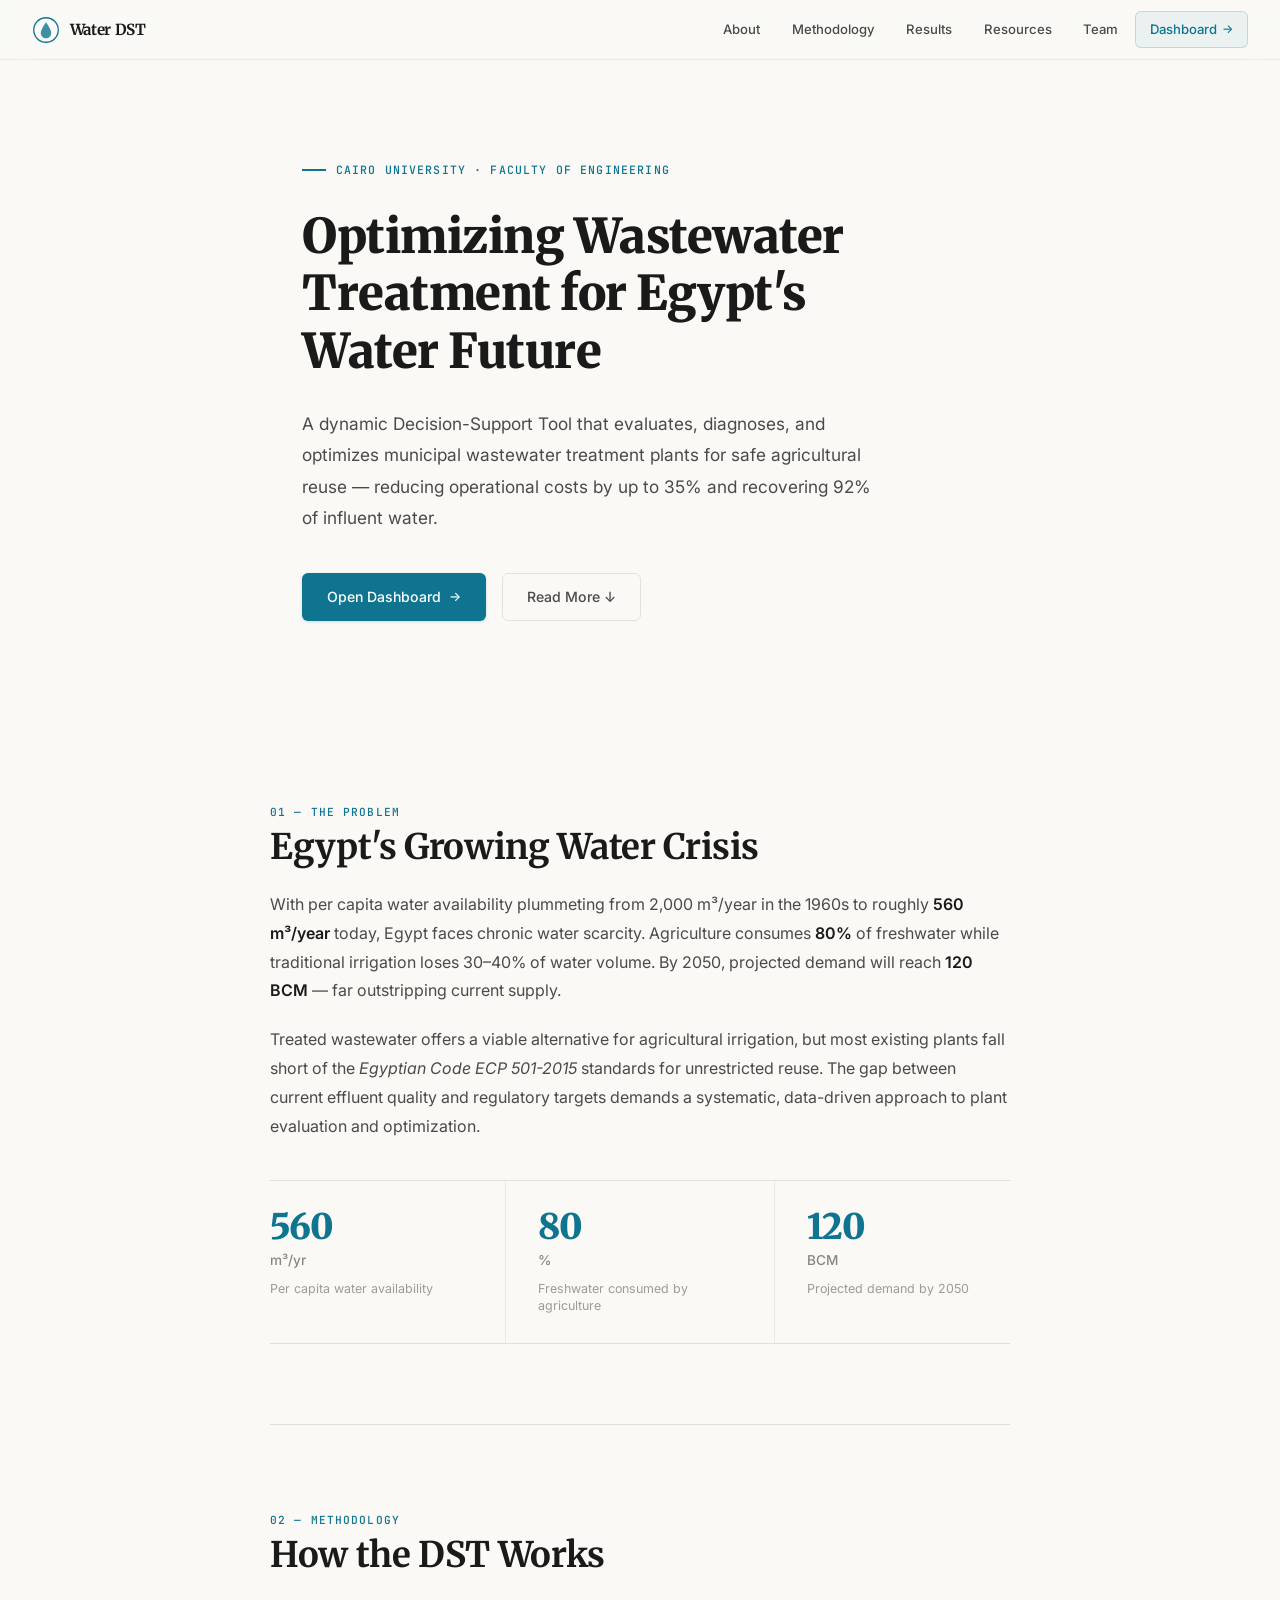
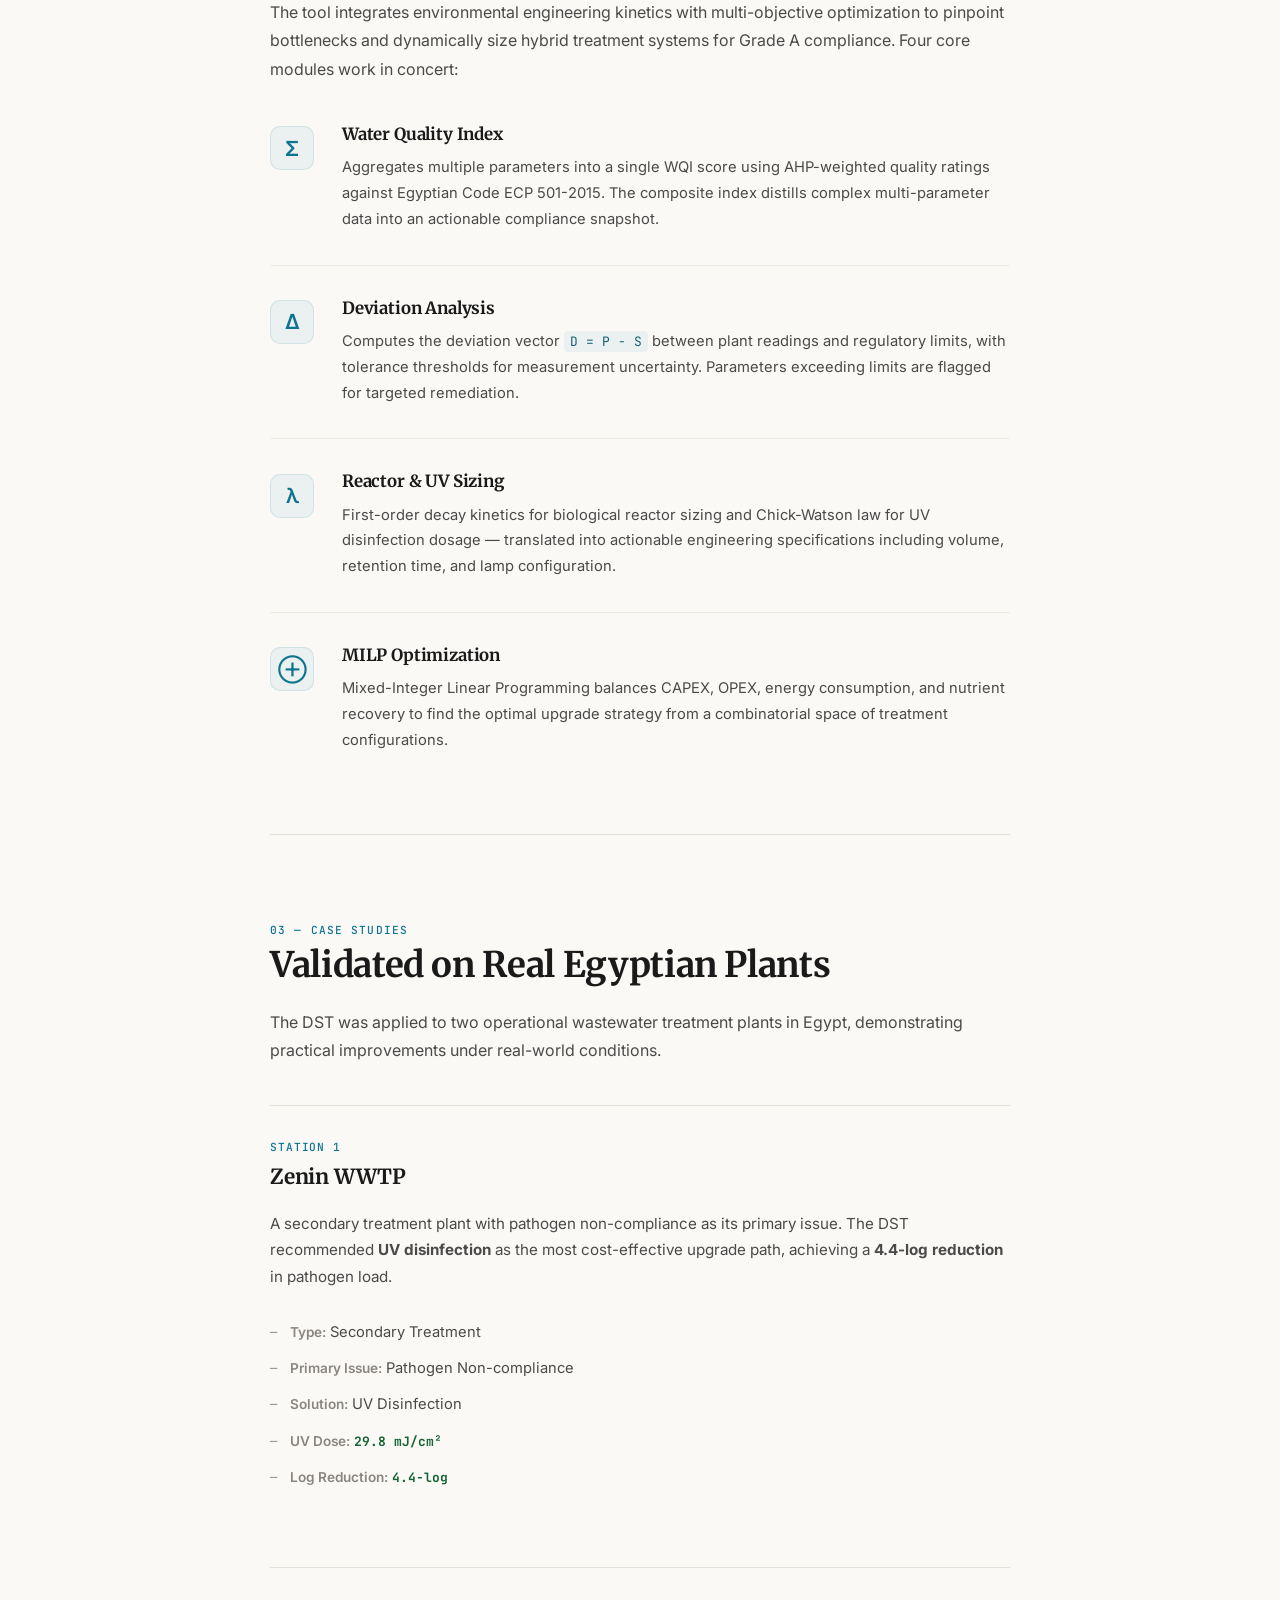
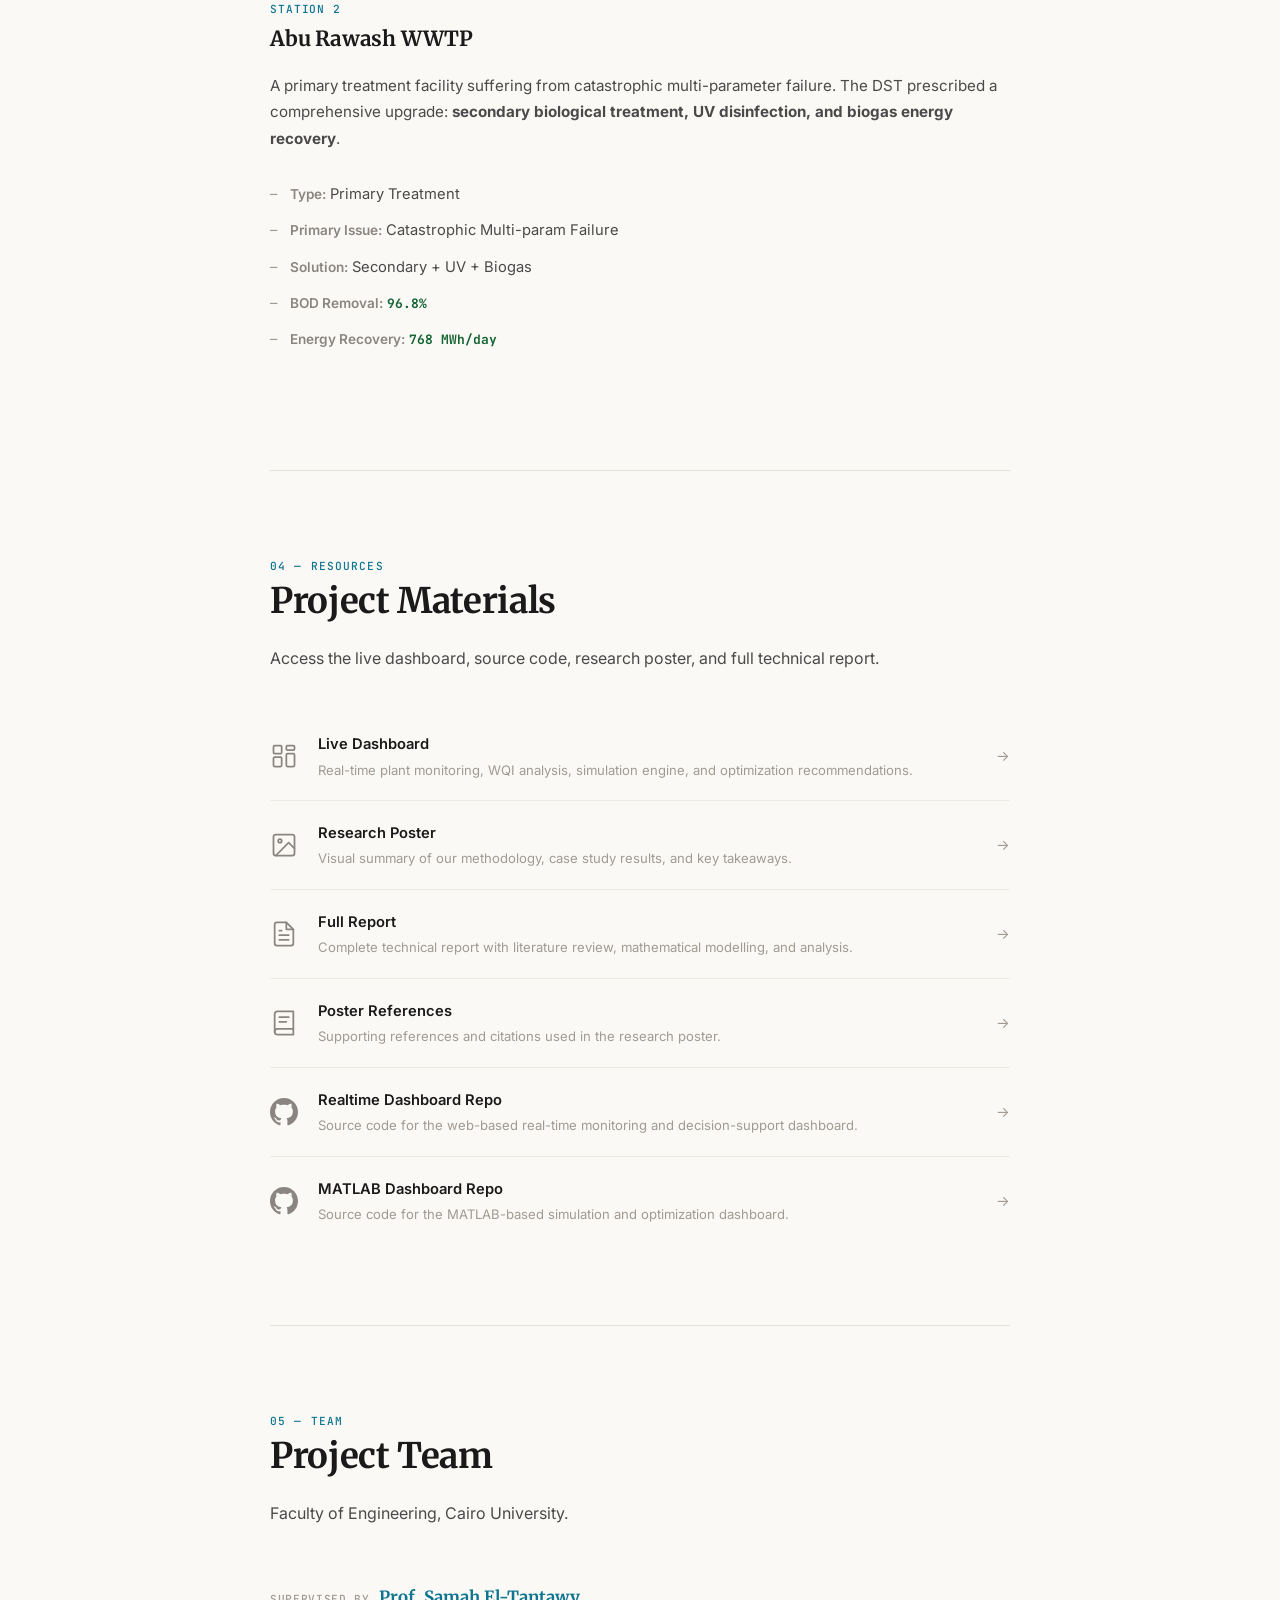
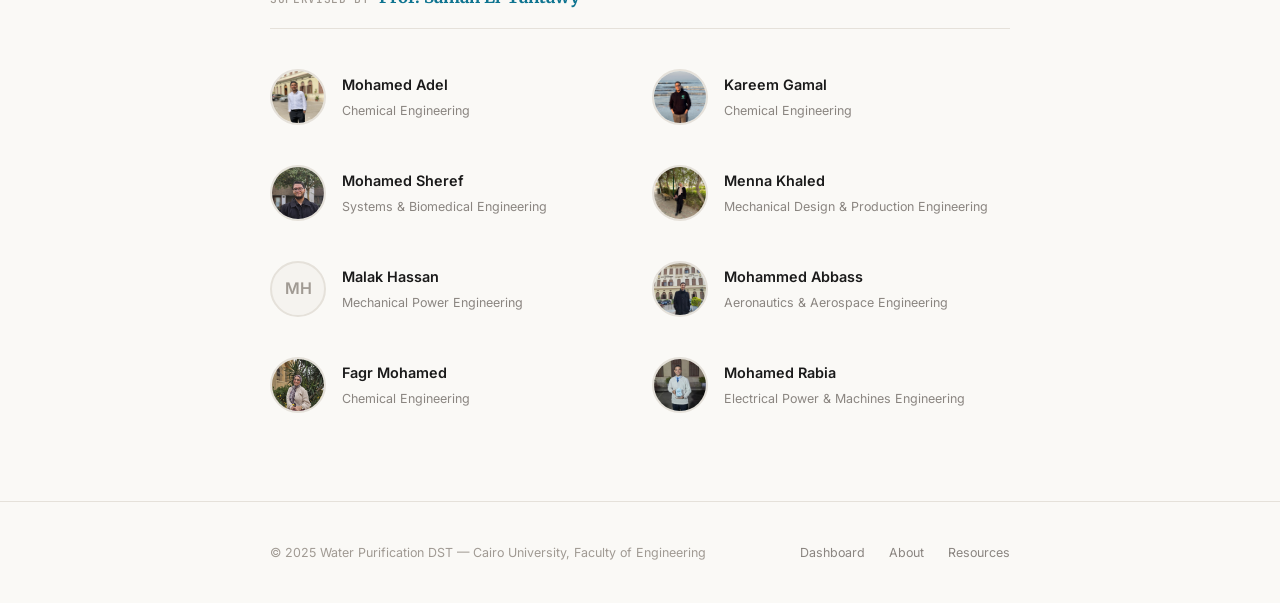
==== index.html @ 064c6897 "changed water station styling to bullets" ====
<!DOCTYPE html>
<html lang="en">

<head>
    <meta charset="UTF-8">
    <meta name="viewport" content="width=device-width, initial-scale=1.0">
    <meta name="description"
        content="A Decision-Support Tool for optimizing Egyptian wastewater treatment plants — enabling sustainable agricultural water reuse through data-driven analysis.">
    <title>Water Purification DST — Decision Support for Wastewater Treatment</title>
    <link rel="preconnect" href="https://fonts.googleapis.com">
    <link rel="preconnect" href="https://fonts.gstatic.com" crossorigin>
    <link
        href="https://fonts.googleapis.com/css2?family=Merriweather:ital,wght@0,300;0,400;0,700;0,900;1,300;1,400&family=Inter:wght@300;400;500;600&family=JetBrains+Mono:wght@400;500&display=swap"
        rel="stylesheet">
    <link rel="stylesheet" href="style.css">
</head>

<body>
    <!-- Navigation -->
    <nav class="nav" id="nav">
        <a href="/" class="nav-brand">
            <svg viewBox="0 0 32 32" fill="none" class="nav-logo">
                <circle cx="16" cy="16" r="14" stroke="url(#navGrad)" stroke-width="1.5" fill="none" />
                <path
                    d="M16 7 C16 7 10 15 10 19 C10 22.5 12.7 25.5 16 25.5 C19.3 25.5 22 22.5 22 19 C22 15 16 7 16 7Z"
                    fill="url(#navGrad)" opacity="0.8" />
                <defs>
                    <linearGradient id="navGrad" x1="0" y1="0" x2="32" y2="32">
                        <stop offset="0%" stop-color="#0e7490" />
                        <stop offset="100%" stop-color="#2563eb" />
                    </linearGradient>
                </defs>
            </svg>
            <span class="nav-brand-text">Water DST</span>
        </a>
        <button class="nav-toggle" id="nav-toggle" aria-label="Toggle menu">
            <svg width="24" height="24" viewBox="0 0 24 24" fill="none" stroke="currentColor" stroke-width="2"
                stroke-linecap="round">
                <line x1="3" y1="6" x2="21" y2="6" />
                <line x1="3" y1="12" x2="21" y2="12" />
                <line x1="3" y1="18" x2="21" y2="18" />
            </svg>
        </button>
        <div class="nav-links" id="nav-links">
            <a href="#about" class="nav-link">About</a>
            <a href="#methodology" class="nav-link">Methodology</a>
            <a href="#results" class="nav-link">Results</a>
            <a href="#resources" class="nav-link">Resources</a>
            <a href="#team" class="nav-link">Team</a>
            <a href="https://aqua-jokers.up.railway.app/" class="nav-link nav-link--primary" target="_blank"
                rel="noopener">Dashboard <span class="arrow">→</span></a>
        </div>
    </nav>

    <!-- Hero -->
    <header class="hero" id="hero">
        <div class="hero-kicker anim-fade" data-delay="1">Cairo University · Faculty of Engineering</div>
        <h1 class="hero-title anim-fade" data-delay="2">
            Optimizing Wastewater Treatment for Egypt's Water Future
        </h1>
        <p class="hero-subtitle anim-fade" data-delay="3">
            A dynamic Decision-Support Tool that evaluates, diagnoses, and optimizes
            municipal wastewater treatment plants for safe agricultural reuse — reducing
            operational costs by up to 35% and recovering 92% of influent water.
        </p>
        <div class="hero-actions anim-fade" data-delay="4">
            <a href="https://aqua-jokers.up.railway.app/" class="btn btn-primary" id="btn-dashboard" target="_blank"
                rel="noopener">Open Dashboard <span class="arrow">→</span></a>
            <a href="#about" class="btn btn-ghost">Read More ↓</a>
        </div>
    </header>

    <main>
        <!-- About / Problem -->
        <section class="section" id="about">
            <div class="section-inner reveal">
                <span class="section-label">01 — The Problem</span>
                <h2>Egypt's Growing Water Crisis</h2>
                <div class="prose">
                    <p>
                        With per capita water availability plummeting from 2,000 m³/year in the 1960s to
                        roughly <strong>560 m³/year</strong> today, Egypt faces chronic water scarcity. Agriculture consumes
                        <strong>80%</strong> of freshwater while traditional irrigation loses 30–40% of water volume.
                        By 2050, projected demand will reach <strong>120 BCM</strong> — far outstripping current supply.
                    </p>
                    <p>
                        Treated wastewater offers a viable alternative for agricultural irrigation, but most
                        existing plants fall short of the <em>Egyptian Code ECP 501-2015</em> standards for
                        unrestricted reuse. The gap between current effluent quality and regulatory targets
                        demands a systematic, data-driven approach to plant evaluation and optimization.
                    </p>
                </div>

                <div class="stat-strip">
                    <div class="stat">
                        <span class="stat-value">560</span>
                        <span class="stat-unit">m³/yr</span>
                        <span class="stat-caption">Per capita water availability</span>
                    </div>
                    <div class="stat">
                        <span class="stat-value">80</span>
                        <span class="stat-unit">%</span>
                        <span class="stat-caption">Freshwater consumed by agriculture</span>
                    </div>
                    <div class="stat">
                        <span class="stat-value">120</span>
                        <span class="stat-unit">BCM</span>
                        <span class="stat-caption">Projected demand by 2050</span>
                    </div>
                </div>
            </div>
        </section>

        <hr class="divider">

        <!-- Methodology -->
        <section class="section" id="methodology">
            <div class="section-inner reveal">
                <span class="section-label">02 — Methodology</span>
                <h2>How the DST Works</h2>
                <div class="prose">
                    <p>
                        The tool integrates environmental engineering kinetics with multi-objective
                        optimization to pinpoint bottlenecks and dynamically size hybrid treatment
                        systems for Grade A compliance. Four core modules work in concert:
                    </p>
                </div>

                <div class="method-list">
                    <div class="method-item reveal">
                        <span class="method-symbol">Σ</span>
                        <div class="method-body">
                            <h3>Water Quality Index</h3>
                            <p>
                                Aggregates multiple parameters into a single WQI score using AHP-weighted
                                quality ratings against Egyptian Code ECP 501-2015. The composite index
                                distills complex multi-parameter data into an actionable compliance snapshot.
                            </p>
                        </div>
                    </div>

                    <div class="method-item reveal">
                        <span class="method-symbol">Δ</span>
                        <div class="method-body">
                            <h3>Deviation Analysis</h3>
                            <p>
                                Computes the deviation vector <code>D = P − S</code> between plant readings and
                                regulatory limits, with tolerance thresholds for measurement uncertainty. Parameters
                                exceeding limits are flagged for targeted remediation.
                            </p>
                        </div>
                    </div>

                    <div class="method-item reveal">
                        <span class="method-symbol">λ</span>
                        <div class="method-body">
                            <h3>Reactor & UV Sizing</h3>
                            <p>
                                First-order decay kinetics for biological reactor sizing and Chick-Watson law
                                for UV disinfection dosage — translated into actionable engineering specifications
                                including volume, retention time, and lamp configuration.
                            </p>
                        </div>
                    </div>

                    <div class="method-item reveal">
                        <span class="method-symbol">⊕</span>
                        <div class="method-body">
                            <h3>MILP Optimization</h3>
                            <p>
                                Mixed-Integer Linear Programming balances CAPEX, OPEX, energy consumption,
                                and nutrient recovery to find the optimal upgrade strategy from a combinatorial
                                space of treatment configurations.
                            </p>
                        </div>
                    </div>
                </div>
            </div>
        </section>

        <hr class="divider">

        <!-- Results / Case Studies -->
        <section class="section" id="results">
            <div class="section-inner reveal">
                <span class="section-label">03 — Case Studies</span>
                <h2>Validated on Real Egyptian Plants</h2>
                <div class="prose">
                    <p>
                        The DST was applied to two operational wastewater treatment plants in Egypt,
                        demonstrating practical improvements under real-world conditions.
                    </p>
                </div>

                <article class="case-study reveal">
                    <div class="case-header">
                        <span class="case-number">Station 1</span>
                        <h3>Zenin WWTP</h3>
                    </div>
                    <div class="case-content">
                        <p>
                            A secondary treatment plant with pathogen non-compliance as its primary issue.
                            The DST recommended <strong>UV disinfection</strong> as the most cost-effective
                            upgrade path, achieving a <strong>4.4-log reduction</strong> in pathogen load.
                        </p>
                        <ul class="case-bullets">
                            <li><span class="bullet-label">Type:</span> Secondary Treatment</li>
                            <li><span class="bullet-label">Primary Issue:</span> Pathogen Non-compliance</li>
                            <li><span class="bullet-label">Solution:</span> UV Disinfection</li>
                            <li><span class="bullet-label">UV Dose:</span> <strong class="highlight">29.8 mJ/cm²</strong></li>
                            <li><span class="bullet-label">Log Reduction:</span> <strong class="highlight">4.4-log</strong></li>
                        </ul>
                    </div>
                </article>

                <article class="case-study reveal">
                    <div class="case-header">
                        <span class="case-number">Station 2</span>
                        <h3>Abu Rawash WWTP</h3>
                    </div>
                    <div class="case-content">
                        <p>
                            A primary treatment facility suffering from catastrophic multi-parameter failure.
                            The DST prescribed a comprehensive upgrade: <strong>secondary biological treatment,
                            UV disinfection, and biogas energy recovery</strong>.
                        </p>
                        <ul class="case-bullets">
                            <li><span class="bullet-label">Type:</span> Primary Treatment</li>
                            <li><span class="bullet-label">Primary Issue:</span> Catastrophic Multi-param Failure</li>
                            <li><span class="bullet-label">Solution:</span> Secondary + UV + Biogas</li>
                            <li><span class="bullet-label">BOD Removal:</span> <strong class="highlight">96.8%</strong></li>
                            <li><span class="bullet-label">Energy Recovery:</span> <strong class="highlight">768 MWh/day</strong></li>
                        </ul>
                    </div>
                </article>
            </div>
        </section>

        <hr class="divider">

        <!-- Resources -->
        <section class="section" id="resources">
            <div class="section-inner reveal">
                <span class="section-label">04 — Resources</span>
                <h2>Project Materials</h2>
                <div class="prose">
                    <p>
                        Access the live dashboard, source code, research poster, and full technical report.
                    </p>
                </div>

                <ul class="resource-list">
                    <li class="resource-item">
                        <a href="https://aqua-jokers.up.railway.app/" target="_blank" rel="noopener" class="resource-link" id="resource-dashboard">
                            <span class="resource-icon">
                                <svg viewBox="0 0 24 24" fill="none" stroke="currentColor" stroke-width="1.5" stroke-linecap="round" stroke-linejoin="round">
                                    <rect x="3" y="3" width="7" height="7" rx="1" />
                                    <rect x="14" y="3" width="7" height="4" rx="1" />
                                    <rect x="14" y="10" width="7" height="11" rx="1" />
                                    <rect x="3" y="13" width="7" height="8" rx="1" />
                                </svg>
                            </span>
                            <span class="resource-text">
                                <strong>Live Dashboard</strong>
                                <span>Real-time plant monitoring, WQI analysis, simulation engine, and optimization recommendations.</span>
                            </span>
                            <span class="resource-arrow">→</span>
                        </a>
                    </li>
                    <li class="resource-item">
                        <a href="https://drive.google.com/file/d/1F8S_6lDQwGZ-6_InFYoDV-iAZ7H4aVz4/view?usp=drive_link" target="_blank" rel="noopener" class="resource-link" id="resource-poster">
                            <span class="resource-icon">
                                <svg viewBox="0 0 24 24" fill="none" stroke="currentColor" stroke-width="1.5" stroke-linecap="round" stroke-linejoin="round">
                                    <rect x="3" y="3" width="18" height="18" rx="2" />
                                    <circle cx="8.5" cy="8.5" r="1.5" />
                                    <path d="M21 15l-5-5L5 21" />
                                </svg>
                            </span>
                            <span class="resource-text">
                                <strong>Research Poster</strong>
                                <span>Visual summary of our methodology, case study results, and key takeaways.</span>
                            </span>
                            <span class="resource-arrow">→</span>
                        </a>
                    </li>
                    <li class="resource-item">
                        <a href="https://drive.google.com/file/d/1kmgJVwlMp7bI6YnoC-Ce6Fki9peo1pNg/view?usp=drive_link" target="_blank" rel="noopener" class="resource-link" id="resource-report">
                            <span class="resource-icon">
                                <svg viewBox="0 0 24 24" fill="none" stroke="currentColor" stroke-width="1.5" stroke-linecap="round" stroke-linejoin="round">
                                    <path d="M14 2H6a2 2 0 00-2 2v16a2 2 0 002 2h12a2 2 0 002-2V8z" />
                                    <polyline points="14 2 14 8 20 8" />
                                    <line x1="16" y1="13" x2="8" y2="13" />
                                    <line x1="16" y1="17" x2="8" y2="17" />
                                    <line x1="10" y1="9" x2="8" y2="9" />
                                </svg>
                            </span>
                            <span class="resource-text">
                                <strong>Full Report</strong>
                                <span>Complete technical report with literature review, mathematical modelling, and analysis.</span>
                            </span>
                            <span class="resource-arrow">→</span>
                        </a>
                    </li>
                    <li class="resource-item">
                        <a href="https://drive.google.com/file/d/1fYaI6Lo-sH-uHoBbtA8k-HZCbzqavpZR/view?usp=drive_link" target="_blank" rel="noopener" class="resource-link" id="resource-poster-refs">
                            <span class="resource-icon">
                                <svg viewBox="0 0 24 24" fill="none" stroke="currentColor" stroke-width="1.5" stroke-linecap="round" stroke-linejoin="round">
                                    <path d="M4 19.5A2.5 2.5 0 016.5 17H20" />
                                    <path d="M6.5 2H20v20H6.5A2.5 2.5 0 014 19.5v-15A2.5 2.5 0 016.5 2z" />
                                    <line x1="8" y1="7" x2="16" y2="7" />
                                    <line x1="8" y1="11" x2="14" y2="11" />
                                </svg>
                            </span>
                            <span class="resource-text">
                                <strong>Poster References</strong>
                                <span>Supporting references and citations used in the research poster.</span>
                            </span>
                            <span class="resource-arrow">→</span>
                        </a>
                    </li>
                    <li class="resource-item">
                        <a href="https://github.com/MhmdSheref/water-treatment" target="_blank" rel="noopener" class="resource-link" id="resource-realtime-repo">
                            <span class="resource-icon">
                                <svg viewBox="0 0 24 24" fill="currentColor">
                                    <path d="M12 0C5.37 0 0 5.37 0 12c0 5.3 3.438 9.8 8.205 11.385.6.113.82-.258.82-.577 0-.285-.01-1.04-.015-2.04-3.338.724-4.042-1.61-4.042-1.61-.546-1.385-1.335-1.755-1.335-1.755-1.087-.744.084-.729.084-.729 1.205.084 1.838 1.236 1.838 1.236 1.07 1.835 2.809 1.305 3.495.998.108-.776.417-1.305.76-1.605-2.665-.3-5.466-1.332-5.466-5.93 0-1.31.465-2.38 1.235-3.22-.135-.303-.54-1.523.105-3.176 0 0 1.005-.322 3.3 1.23.96-.267 1.98-.399 3-.405 1.02.006 2.04.138 3 .405 2.28-1.552 3.285-1.23 3.285-1.23.645 1.653.24 2.873.12 3.176.765.84 1.23 1.91 1.23 3.22 0 4.61-2.805 5.625-5.475 5.92.42.36.81 1.096.81 2.22 0 1.605-.015 2.896-.015 3.286 0 .315.21.694.825.576C20.565 21.795 24 17.295 24 12 24 5.37 18.63 0 12 0z" />
                                </svg>
                            </span>
                            <span class="resource-text">
                                <strong>Realtime Dashboard Repo</strong>
                                <span>Source code for the web-based real-time monitoring and decision-support dashboard.</span>
                            </span>
                            <span class="resource-arrow">→</span>
                        </a>
                    </li>
                    <li class="resource-item">
                        <a href="#" class="resource-link" id="resource-matlab-repo" target="_blank" rel="noopener">
                            <span class="resource-icon">
                                <svg viewBox="0 0 24 24" fill="currentColor">
                                    <path d="M12 0C5.37 0 0 5.37 0 12c0 5.3 3.438 9.8 8.205 11.385.6.113.82-.258.82-.577 0-.285-.01-1.04-.015-2.04-3.338.724-4.042-1.61-4.042-1.61-.546-1.385-1.335-1.755-1.335-1.755-1.087-.744.084-.729.084-.729 1.205.084 1.838 1.236 1.838 1.236 1.07 1.835 2.809 1.305 3.495.998.108-.776.417-1.305.76-1.605-2.665-.3-5.466-1.332-5.466-5.93 0-1.31.465-2.38 1.235-3.22-.135-.303-.54-1.523.105-3.176 0 0 1.005-.322 3.3 1.23.96-.267 1.98-.399 3-.405 1.02.006 2.04.138 3 .405 2.28-1.552 3.285-1.23 3.285-1.23.645 1.653.24 2.873.12 3.176.765.84 1.23 1.91 1.23 3.22 0 4.61-2.805 5.625-5.475 5.92.42.36.81 1.096.81 2.22 0 1.605-.015 2.896-.015 3.286 0 .315.21.694.825.576C20.565 21.795 24 17.295 24 12 24 5.37 18.63 0 12 0z" />
                                </svg>
                            </span>
                            <span class="resource-text">
                                <strong>MATLAB Dashboard Repo</strong>
                                <span>Source code for the MATLAB-based simulation and optimization dashboard.</span>
                            </span>
                            <span class="resource-arrow">→</span>
                        </a>
                    </li>
                </ul>
            </div>
        </section>

        <hr class="divider">

        <!-- Team -->
        <section class="section" id="team">
            <div class="section-inner reveal">
                <span class="section-label">05 — Team</span>
                <h2>Project Team</h2>
                <div class="prose">
                    <p>Faculty of Engineering, Cairo University.</p>
                </div>

                <div class="supervisor">
                    <span class="supervisor-label">Supervised by</span>
                    <span class="supervisor-name">Prof. Samah El-Tantawy</span>
                </div>

                <div class="team-grid">
                    <div class="team-member reveal">
                        <img src="members/Mohamed Adel.jpeg" alt="Mohamed Adel" class="team-photo" loading="lazy">
                        <div class="team-info">
                            <strong class="team-name">Mohamed Adel</strong>
                            <span class="team-dept">Chemical Engineering</span>
                        </div>
                    </div>
                    <div class="team-member reveal">
                        <img src="members/Kareem Gamal.jpeg" alt="Kareem Gamal" class="team-photo" loading="lazy">
                        <div class="team-info">
                            <strong class="team-name">Kareem Gamal</strong>
                            <span class="team-dept">Chemical Engineering</span>
                        </div>
                    </div>
                    <div class="team-member reveal">
                        <img src="members/Mohamed Sheref.jpeg" alt="Mohamed Sheref" class="team-photo" loading="lazy">
                        <div class="team-info">
                            <strong class="team-name">Mohamed Sheref</strong>
                            <span class="team-dept">Systems & Biomedical Engineering</span>
                        </div>
                    </div>
                    <div class="team-member reveal">
                        <img src="members/Menna Khaled.jpeg" alt="Menna Khaled" class="team-photo" loading="lazy">
                        <div class="team-info">
                            <strong class="team-name">Menna Khaled</strong>
                            <span class="team-dept">Mechanical Design & Production Engineering</span>
                        </div>
                    </div>
                    <div class="team-member reveal">
                        <div class="team-photo team-photo--placeholder">
                            <span>MH</span>
                        </div>
                        <div class="team-info">
                            <strong class="team-name">Malak Hassan</strong>
                            <span class="team-dept">Mechanical Power Engineering</span>
                        </div>
                    </div>
                    <div class="team-member reveal">
                        <img src="members/Mohammed Abbas.jpeg" alt="Mohammed Abbas" class="team-photo" loading="lazy">
                        <div class="team-info">
                            <strong class="team-name">Mohammed Abbass</strong>
                            <span class="team-dept">Aeronautics & Aerospace Engineering</span>
                        </div>
                    </div>
                    <div class="team-member reveal">
                        <img src="members/Fagr Mohamed.jpeg" alt="Fagr Mohamed" class="team-photo" loading="lazy">
                        <div class="team-info">
                            <strong class="team-name">Fagr Mohamed</strong>
                            <span class="team-dept">Chemical Engineering</span>
                        </div>
                    </div>
                    <div class="team-member reveal">
                        <img src="members/Mohamed Rabia.jpeg" alt="Mohamed Rabia" class="team-photo" loading="lazy">
                        <div class="team-info">
                            <strong class="team-name">Mohamed Rabia</strong>
                            <span class="team-dept">Electrical Power & Machines Engineering</span>
                        </div>
                    </div>
                </div>
            </div>
        </section>
    </main>

    <!-- Footer -->
    <footer class="footer">
        <div class="footer-inner">
            <span class="footer-text">© 2025 Water Purification DST — Cairo University, Faculty of Engineering</span>
            <div class="footer-links">
                <a href="https://aqua-jokers.up.railway.app/" target="_blank" rel="noopener">Dashboard</a>
                <a href="#about">About</a>
                <a href="#resources">Resources</a>
            </div>
        </div>
    </footer>

    <script src="script.js"></script>
</body>

</html>
---- style.css ----
/* ================================================================
   Water DST — Light Mode, Research-Oriented Design
   ================================================================ */

/* ---- Design Tokens ---- */
:root {
    --bg: #faf9f6;
    --bg-warm: #f5f3ef;
    --surface: #ffffff;
    --border: #e5e1da;
    --border-light: #ede9e3;

    --text: #1a1a1a;
    --text-secondary: #4a4a4a;
    --text-muted: #8a8580;
    --text-caption: #a09a93;

    --accent: #0e7490;
    --accent-deep: #155e75;
    --accent-light: #e0f2fe;
    --accent-wash: rgba(14, 116, 144, 0.06);

    --green: #166534;
    --green-wash: rgba(22, 101, 52, 0.08);

    --serif: 'Merriweather', Georgia, 'Times New Roman', serif;
    --sans: 'Inter', -apple-system, BlinkMacSystemFont, 'Segoe UI', sans-serif;
    --mono: 'JetBrains Mono', 'Fira Code', monospace;

    --max-w: 740px;
    --gutter: 2rem;

    --ease: cubic-bezier(0.25, 0.1, 0.25, 1);
}

/* ---- Reset ---- */
*,
*::before,
*::after {
    margin: 0;
    padding: 0;
    box-sizing: border-box;
}

html {
    font-size: 16px;
    scroll-behavior: smooth;
    -webkit-text-size-adjust: 100%;
}

body {
    font-family: var(--sans);
    background: var(--bg);
    color: var(--text);
    line-height: 1.7;
    -webkit-font-smoothing: antialiased;
    -moz-osx-font-smoothing: grayscale;
    overflow-x: hidden;
}

img {
    max-width: 100%;
    display: block;
}

/* ---- Typography ---- */
h1, h2, h3 {
    font-family: var(--serif);
    font-weight: 700;
    letter-spacing: -0.01em;
    line-height: 1.3;
    color: var(--text);
}

code {
    font-family: var(--mono);
    font-size: 0.88em;
    background: var(--accent-wash);
    color: var(--accent-deep);
    padding: 0.15em 0.45em;
    border-radius: 4px;
}

/* ---- Navigation ---- */
.nav {
    position: fixed;
    top: 0;
    left: 0;
    right: 0;
    z-index: 100;
    height: 60px;
    display: flex;
    align-items: center;
    justify-content: space-between;
    padding: 0 var(--gutter);
    background: rgba(250, 249, 246, 0.85);
    backdrop-filter: blur(16px);
    -webkit-backdrop-filter: blur(16px);
    border-bottom: 1px solid var(--border-light);
    transition: box-shadow 0.3s var(--ease);
}

.nav.scrolled {
    box-shadow: 0 1px 12px rgba(0, 0, 0, 0.06);
}

.nav-brand {
    display: flex;
    align-items: center;
    gap: 0.6rem;
    text-decoration: none;
    color: var(--text);
}

.nav-logo {
    width: 28px;
    height: 28px;
    flex-shrink: 0;
}

.nav-brand-text {
    font-family: var(--serif);
    font-weight: 700;
    font-size: 0.95rem;
    letter-spacing: -0.02em;
}

.nav-links {
    display: flex;
    align-items: center;
    gap: 0.15rem;
}

.nav-link {
    display: inline-flex;
    align-items: center;
    gap: 0.35rem;
    padding: 0.4rem 0.85rem;
    font-family: var(--sans);
    font-size: 0.82rem;
    font-weight: 500;
    color: var(--text-secondary);
    text-decoration: none;
    border-radius: 6px;
    transition: all 0.2s var(--ease);
    border: 1px solid transparent;
}

.nav-link:hover {
    color: var(--text);
    background: rgba(0, 0, 0, 0.03);
}

.nav-link--primary {
    color: var(--accent);
    border-color: rgba(14, 116, 144, 0.2);
    background: var(--accent-wash);
}

.nav-link--primary:hover {
    background: rgba(14, 116, 144, 0.1);
    border-color: rgba(14, 116, 144, 0.35);
    color: var(--accent-deep);
}

.nav-link .arrow {
    font-size: 0.75rem;
    transition: transform 0.2s var(--ease);
}

.nav-link:hover .arrow {
    transform: translateX(2px);
}

.nav-toggle {
    display: none;
    background: none;
    border: none;
    color: var(--text-muted);
    cursor: pointer;
    padding: 0.25rem;
    line-height: 0;
}

/* ---- Hero ---- */
.hero {
    padding: 10rem var(--gutter) 6rem;
    max-width: var(--max-w);
    margin: 0 auto;
    text-align: left;
}

.hero-kicker {
    font-family: var(--mono);
    font-size: 0.72rem;
    font-weight: 500;
    letter-spacing: 0.1em;
    text-transform: uppercase;
    color: var(--accent);
    margin-bottom: 1.75rem;
    display: flex;
    align-items: center;
    gap: 0.6rem;
}

.hero-kicker::before {
    content: '';
    width: 24px;
    height: 1.5px;
    background: var(--accent);
    flex-shrink: 0;
}

.hero-title {
    font-size: clamp(2rem, 5vw, 3rem);
    font-weight: 900;
    line-height: 1.2;
    margin-bottom: 1.75rem;
    color: var(--text);
    max-width: 620px;
}

.hero-subtitle {
    font-size: 1.08rem;
    color: var(--text-secondary);
    line-height: 1.8;
    margin-bottom: 2.5rem;
    max-width: 580px;
}

.hero-actions {
    display: flex;
    align-items: center;
    gap: 1rem;
    flex-wrap: wrap;
}

/* ---- Buttons ---- */
.btn {
    display: inline-flex;
    align-items: center;
    gap: 0.5rem;
    padding: 0.7rem 1.5rem;
    font-family: var(--sans);
    font-size: 0.88rem;
    font-weight: 500;
    text-decoration: none;
    border: 1px solid transparent;
    border-radius: 6px;
    cursor: pointer;
    transition: all 0.25s var(--ease);
}

.btn-primary {
    background: var(--accent);
    color: #ffffff;
    box-shadow: 0 1px 3px rgba(14, 116, 144, 0.2);
}

.btn-primary:hover {
    background: var(--accent-deep);
    box-shadow: 0 4px 14px rgba(14, 116, 144, 0.25);
    transform: translateY(-1px);
}

.btn-ghost {
    color: var(--text-secondary);
    border-color: var(--border);
    background: transparent;
}

.btn-ghost:hover {
    color: var(--text);
    border-color: var(--text-muted);
    background: rgba(0, 0, 0, 0.02);
}

.btn .arrow {
    font-size: 0.8rem;
    transition: transform 0.2s var(--ease);
}

.btn:hover .arrow {
    transform: translateX(3px);
}

/* ---- Sections ---- */
.section {
    padding: 5rem var(--gutter);
}

.section-inner {
    max-width: var(--max-w);
    margin: 0 auto;
}

.section-label {
    font-family: var(--mono);
    font-size: 0.7rem;
    font-weight: 500;
    letter-spacing: 0.1em;
    text-transform: uppercase;
    color: var(--accent);
    margin-bottom: 1rem;
}

.section h2 {
    font-size: clamp(1.6rem, 3.5vw, 2.2rem);
    margin-bottom: 1.25rem;
}

/* ---- Prose ---- */
.prose {
    margin-bottom: 2.5rem;
}

.prose p {
    font-size: 1rem;
    color: var(--text-secondary);
    line-height: 1.8;
    margin-bottom: 1.25rem;
}

.prose p:last-child {
    margin-bottom: 0;
}

.prose strong {
    color: var(--text);
    font-weight: 600;
}

.prose em {
    font-style: italic;
}

/* ---- Stats Strip ---- */
.stat-strip {
    display: flex;
    gap: 0;
    margin-top: 2.5rem;
    border-top: 1px solid var(--border);
    border-bottom: 1px solid var(--border);
}

.stat {
    flex: 1;
    padding: 1.75rem 0;
    display: flex;
    flex-direction: column;
    align-items: flex-start;
}

.stat:not(:last-child) {
    border-right: 1px solid var(--border-light);
    padding-right: 2rem;
}

.stat:not(:first-child) {
    padding-left: 2rem;
}

.stat-value {
    font-family: var(--serif);
    font-size: 2.2rem;
    font-weight: 900;
    color: var(--accent);
    line-height: 1;
    letter-spacing: -0.03em;
}

.stat-unit {
    font-family: var(--sans);
    font-size: 0.85rem;
    font-weight: 500;
    color: var(--text-muted);
    margin-top: 0.25rem;
}

.stat-caption {
    font-size: 0.78rem;
    color: var(--text-caption);
    margin-top: 0.5rem;
    line-height: 1.4;
}

/* ---- Divider ---- */
.divider {
    max-width: var(--max-w);
    margin: 0 auto;
    border: none;
    height: 1px;
    background: var(--border);
}

/* ---- Methodology List ---- */
.method-list {
    display: flex;
    flex-direction: column;
    gap: 0;
}

.method-item {
    display: flex;
    gap: 1.75rem;
    padding: 2rem 0;
    border-bottom: 1px solid var(--border-light);
    align-items: flex-start;
}

.method-item:first-child {
    padding-top: 0;
}

.method-item:last-child {
    border-bottom: none;
    padding-bottom: 0;
}

.method-symbol {
    flex-shrink: 0;
    width: 44px;
    height: 44px;
    display: flex;
    align-items: center;
    justify-content: center;
    font-size: 1.3rem;
    font-weight: 600;
    color: var(--accent);
    background: var(--accent-wash);
    border: 1px solid rgba(14, 116, 144, 0.12);
    border-radius: 10px;
    margin-top: 0.15rem;
}

.method-body h3 {
    font-size: 1.05rem;
    font-weight: 700;
    margin-bottom: 0.6rem;
}

.method-body p {
    font-size: 0.92rem;
    color: var(--text-secondary);
    line-height: 1.75;
}

/* ---- Case Studies ---- */
.case-study {
    margin-top: 2.5rem;
    padding: 2rem 0;
    border-top: 1px solid var(--border);
}

.case-study:first-of-type {
    margin-top: 0;
}

.case-header {
    margin-bottom: 1.25rem;
}

.case-number {
    font-family: var(--mono);
    font-size: 0.7rem;
    font-weight: 500;
    letter-spacing: 0.08em;
    text-transform: uppercase;
    color: var(--accent);
    display: block;
    margin-bottom: 0.4rem;
}

.case-header h3 {
    font-size: 1.3rem;
    font-weight: 700;
}

.case-content p {
    font-size: 0.95rem;
    color: var(--text-secondary);
    line-height: 1.75;
    margin-bottom: 1.5rem;
}

.case-bullets {
    list-style: none;
    padding: 0;
    margin: 0;
}

.case-bullets li {
    font-size: 0.92rem;
    color: var(--text-secondary);
    line-height: 1.7;
    padding: 0.35rem 0;
    padding-left: 1.25rem;
    position: relative;
}

.case-bullets li::before {
    content: '–';
    position: absolute;
    left: 0;
    color: var(--text-caption);
}

.bullet-label {
    font-weight: 600;
    color: var(--text-muted);
    font-size: 0.85rem;
}

.case-bullets .highlight {
    color: var(--green);
    font-family: var(--mono);
    font-size: 0.88em;
    font-weight: 700;
}

/* ---- Resources List ---- */
.resource-list {
    list-style: none;
}

.resource-item {
    border-bottom: 1px solid var(--border-light);
}

.resource-item:last-child {
    border-bottom: none;
}

.resource-link {
    display: flex;
    align-items: center;
    gap: 1.25rem;
    padding: 1.25rem 0;
    text-decoration: none;
    color: var(--text);
    transition: all 0.2s var(--ease);
}

.resource-link:hover {
    padding-left: 0.5rem;
}

.resource-icon {
    width: 28px;
    height: 28px;
    flex-shrink: 0;
    color: var(--text-muted);
    transition: color 0.2s var(--ease);
}

.resource-icon svg {
    width: 100%;
    height: 100%;
}

.resource-link:hover .resource-icon {
    color: var(--accent);
}

.resource-text {
    flex: 1;
    display: flex;
    flex-direction: column;
    gap: 0.2rem;
}

.resource-text strong {
    font-size: 0.92rem;
    font-weight: 600;
    transition: color 0.2s var(--ease);
}

.resource-link:hover .resource-text strong {
    color: var(--accent);
}

.resource-text span {
    font-size: 0.82rem;
    color: var(--text-caption);
    line-height: 1.5;
}

.resource-arrow {
    font-size: 0.9rem;
    color: var(--text-caption);
    flex-shrink: 0;
    transition: all 0.2s var(--ease);
}

.resource-link:hover .resource-arrow {
    color: var(--accent);
    transform: translateX(3px);
}

/* ---- Supervisor ---- */
.supervisor {
    display: flex;
    align-items: baseline;
    gap: 0.6rem;
    flex-wrap: wrap;
    padding: 1rem 0;
    margin-bottom: 2rem;
    border-bottom: 1px solid var(--border);
}

.supervisor-label {
    font-family: var(--mono);
    font-size: 0.7rem;
    font-weight: 500;
    letter-spacing: 0.06em;
    text-transform: uppercase;
    color: var(--text-caption);
}

.supervisor-name {
    font-family: var(--serif);
    font-size: 1.05rem;
    font-weight: 700;
    color: var(--accent);
}

/* ---- Team Grid ---- */
.team-grid {
    display: grid;
    grid-template-columns: repeat(auto-fill, minmax(280px, 1fr));
    gap: 1.5rem;
}

.team-member {
    display: flex;
    align-items: center;
    gap: 1rem;
    padding: 0.5rem 0;
}

.team-photo {
    width: 56px;
    height: 56px;
    border-radius: 50%;
    object-fit: cover;
    flex-shrink: 0;
    border: 2px solid var(--border);
    transition: border-color 0.3s var(--ease);
}

.team-member:hover .team-photo {
    border-color: var(--accent);
}

.team-photo--placeholder {
    background: var(--bg-warm);
    display: flex;
    align-items: center;
    justify-content: center;
}

.team-photo--placeholder span {
    font-size: 1rem;
    font-weight: 600;
    color: var(--text-caption);
    user-select: none;
}

.team-info {
    display: flex;
    flex-direction: column;
    gap: 0.15rem;
}

.team-name {
    font-size: 0.9rem;
    font-weight: 600;
    color: var(--text);
}

.team-dept {
    font-size: 0.78rem;
    color: var(--text-muted);
}

/* ---- Footer ---- */
.footer {
    border-top: 1px solid var(--border);
    padding: 2.5rem var(--gutter);
}

.footer-inner {
    max-width: var(--max-w);
    margin: 0 auto;
    display: flex;
    align-items: center;
    justify-content: space-between;
    flex-wrap: wrap;
    gap: 1rem;
}

.footer-text {
    font-size: 0.78rem;
    color: var(--text-caption);
}

.footer-links {
    display: flex;
    gap: 1.5rem;
}

.footer-links a {
    font-size: 0.78rem;
    color: var(--text-muted);
    text-decoration: none;
    transition: color 0.2s var(--ease);
}

.footer-links a:hover {
    color: var(--text);
}

/* ---- Animations ---- */
.anim-fade {
    opacity: 0;
    transform: translateY(16px);
    animation: fadeUp 0.7s var(--ease) forwards;
}

.anim-fade[data-delay="1"] { animation-delay: 0.15s; }
.anim-fade[data-delay="2"] { animation-delay: 0.3s; }
.anim-fade[data-delay="3"] { animation-delay: 0.45s; }
.anim-fade[data-delay="4"] { animation-delay: 0.6s; }

@keyframes fadeUp {
    from {
        opacity: 0;
        transform: translateY(16px);
    }
    to {
        opacity: 1;
        transform: translateY(0);
    }
}

/* Scroll reveal */
.reveal {
    opacity: 0;
    transform: translateY(20px);
    transition: opacity 0.6s var(--ease), transform 0.6s var(--ease);
}

.reveal.visible {
    opacity: 1;
    transform: translateY(0);
}

/* ---- Scrollbar ---- */
::-webkit-scrollbar {
    width: 6px;
}

::-webkit-scrollbar-track {
    background: transparent;
}

::-webkit-scrollbar-thumb {
    background: rgba(0, 0, 0, 0.12);
    border-radius: 3px;
}

::-webkit-scrollbar-thumb:hover {
    background: rgba(0, 0, 0, 0.2);
}

/* ================================================================
   Responsive
   ================================================================ */

@media (max-width: 768px) {
    :root {
        --gutter: 1.5rem;
    }

    .nav {
        padding: 0 1.25rem;
    }

    .nav-links {
        position: fixed;
        top: 60px;
        left: 0;
        right: 0;
        background: rgba(250, 249, 246, 0.97);
        backdrop-filter: blur(16px);
        -webkit-backdrop-filter: blur(16px);
        border-bottom: 1px solid var(--border);
        flex-direction: column;
        padding: 1rem;
        gap: 0.25rem;
        transform: translateY(-110%);
        transition: transform 0.3s var(--ease);
    }

    .nav-links.open {
        transform: translateY(0);
    }

    .nav-toggle {
        display: block;
    }

    .hero {
        padding: 7rem 1.5rem 3.5rem;
    }

    .hero-title {
        font-size: 1.8rem;
    }

    .hero-subtitle {
        font-size: 0.95rem;
    }

    .hero-actions {
        flex-direction: column;
        gap: 0.75rem;
    }

    .btn {
        width: 100%;
        justify-content: center;
    }

    .section {
        padding: 3.5rem 1.5rem;
    }

    /* Stats go vertical */
    .stat-strip {
        flex-direction: column;
    }

    .stat:not(:last-child) {
        border-right: none;
        border-bottom: 1px solid var(--border-light);
        padding-right: 0;
        padding-bottom: 1.25rem;
    }

    .stat:not(:first-child) {
        padding-left: 0;
        padding-top: 1.25rem;
    }

    /* Methodology */
    .method-item {
        flex-direction: column;
        gap: 1rem;
    }


    /* Team */
    .team-grid {
        grid-template-columns: 1fr;
    }

    /* Footer */
    .footer-inner {
        flex-direction: column;
        text-align: center;
    }
}

@media (max-width: 480px) {
    :root {
        --gutter: 1.25rem;
    }

    .hero {
        padding-top: 6rem;
    }

    .hero-title {
        font-size: 1.55rem;
    }

    .stat-value {
        font-size: 1.8rem;
    }
}
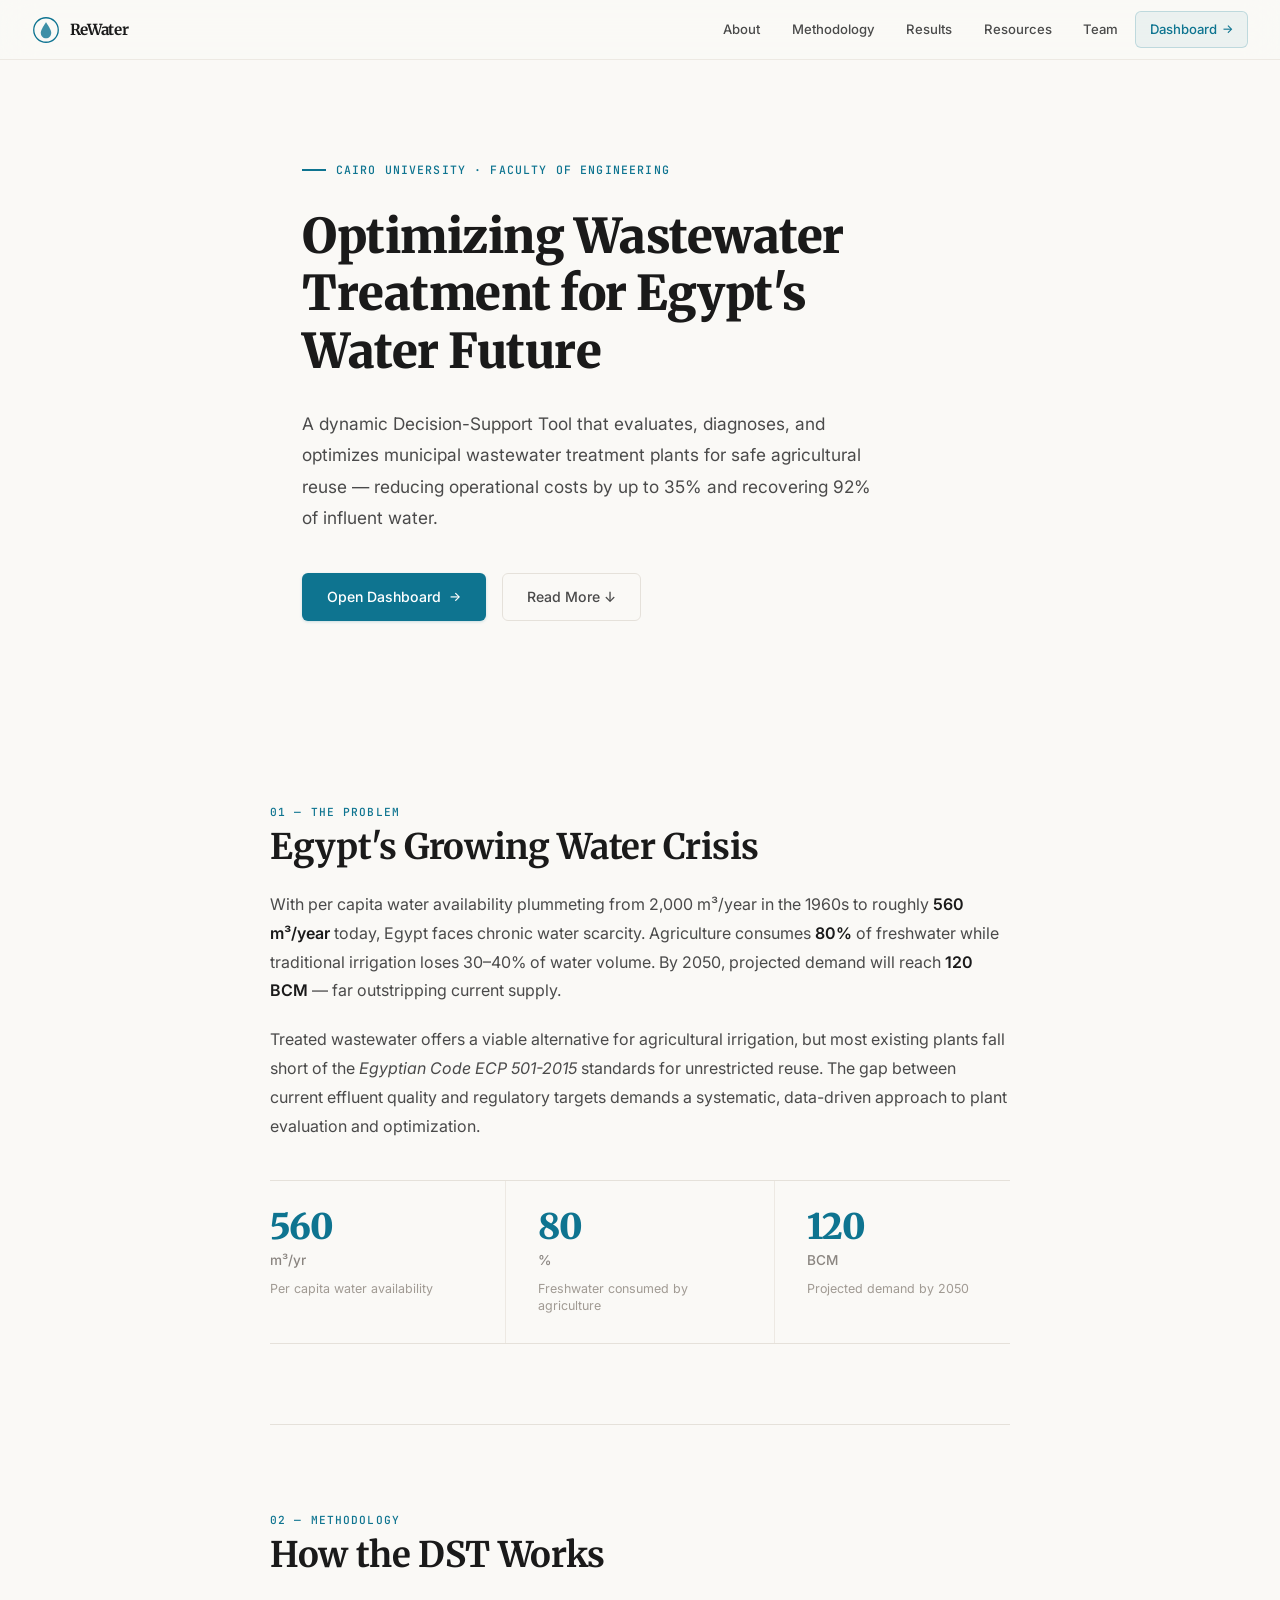
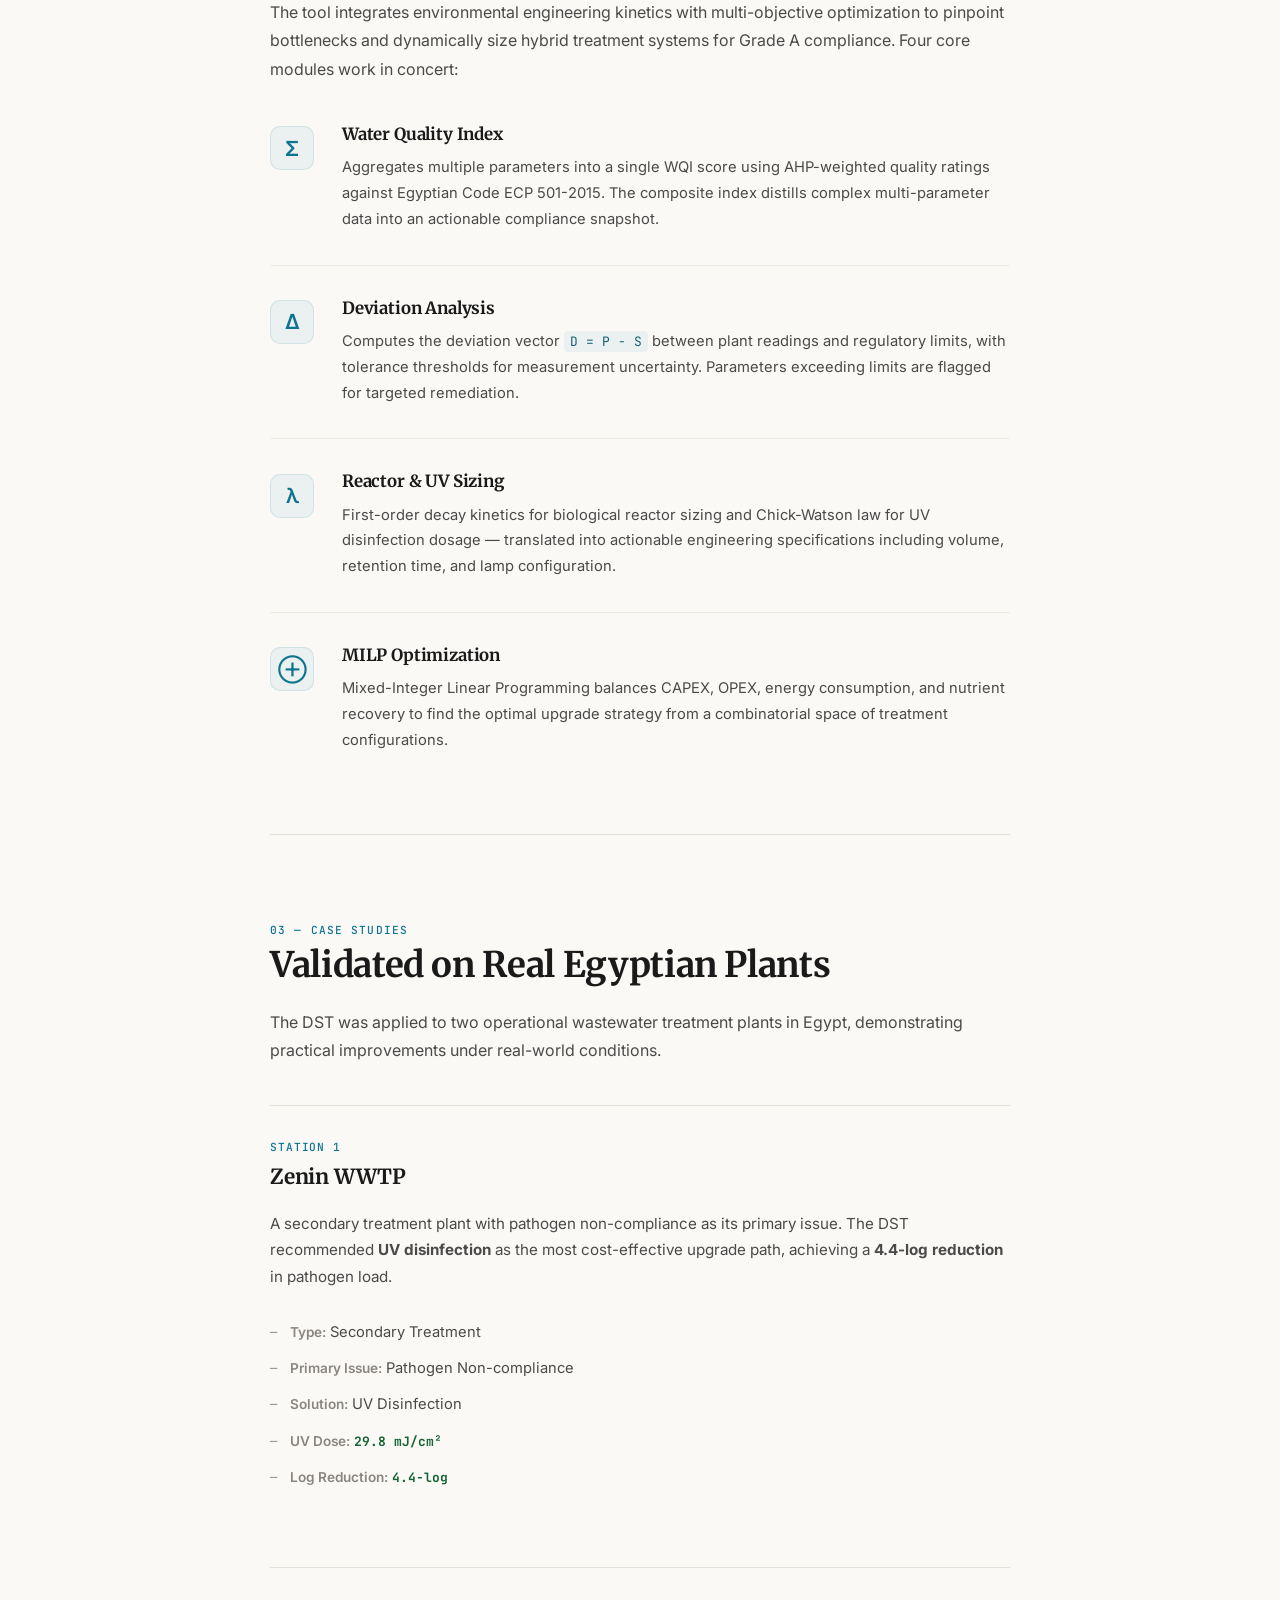
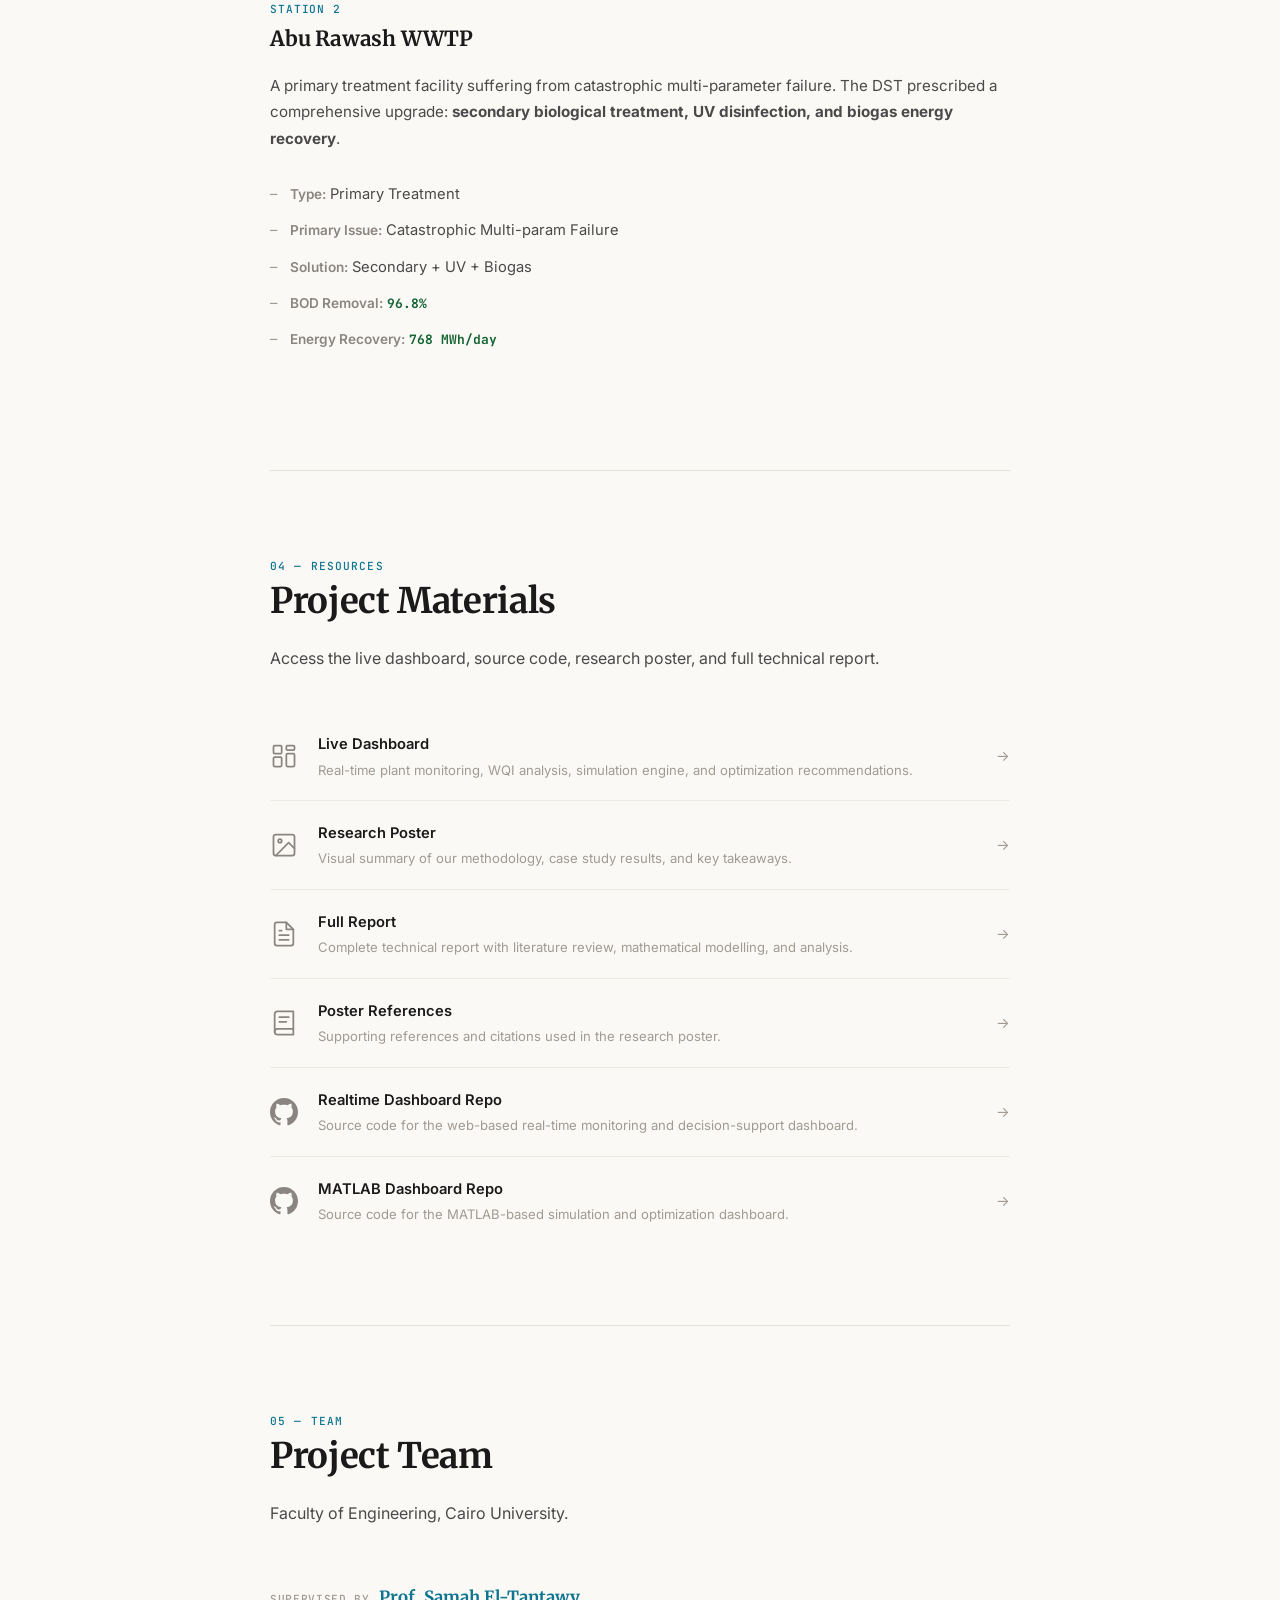
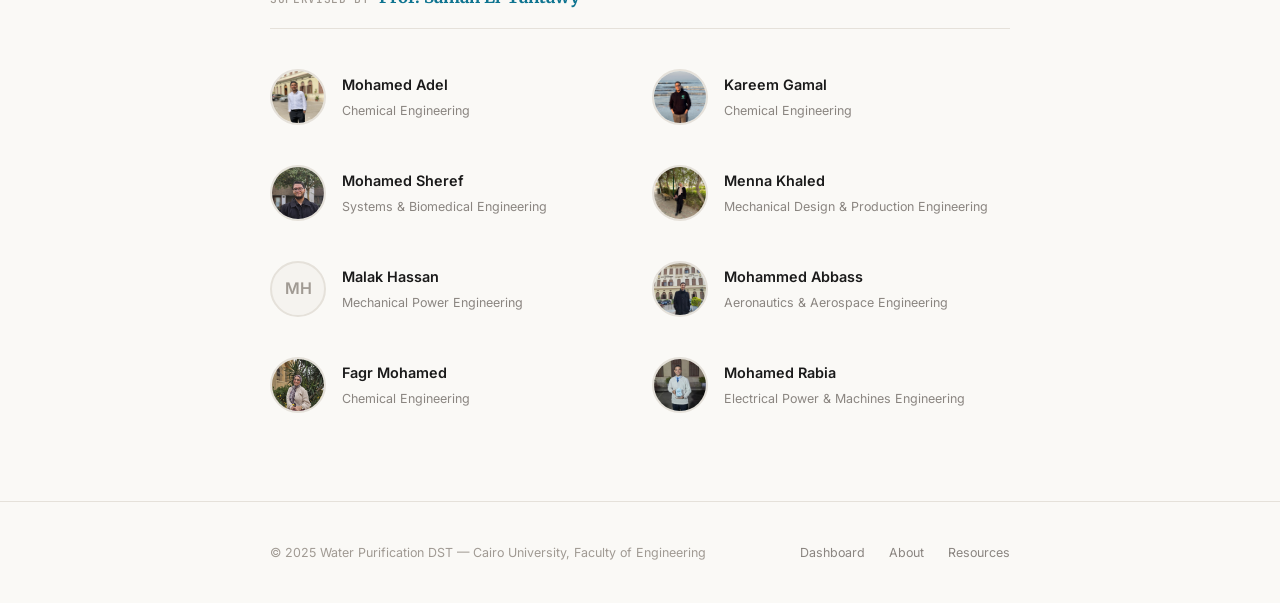
==== commit 13490ed3: "name change" ====
--- a/index.html
+++ b/index.html
@@ -21,8 +21,7 @@
         <a href="/" class="nav-brand">
             <svg viewBox="0 0 32 32" fill="none" class="nav-logo">
                 <circle cx="16" cy="16" r="14" stroke="url(#navGrad)" stroke-width="1.5" fill="none" />
-                <path
-                    d="M16 7 C16 7 10 15 10 19 C10 22.5 12.7 25.5 16 25.5 C19.3 25.5 22 22.5 22 19 C22 15 16 7 16 7Z"
+                <path d="M16 7 C16 7 10 15 10 19 C10 22.5 12.7 25.5 16 25.5 C19.3 25.5 22 22.5 22 19 C22 15 16 7 16 7Z"
                     fill="url(#navGrad)" opacity="0.8" />
                 <defs>
                     <linearGradient id="navGrad" x1="0" y1="0" x2="32" y2="32">
@@ -31,7 +30,7 @@
                     </linearGradient>
                 </defs>
             </svg>
-            <span class="nav-brand-text">Water DST</span>
+            <span class="nav-brand-text">ReWater</span>
         </a>
         <button class="nav-toggle" id="nav-toggle" aria-label="Toggle menu">
             <svg width="24" height="24" viewBox="0 0 24 24" fill="none" stroke="currentColor" stroke-width="2"
@@ -79,7 +78,8 @@
                 <div class="prose">
                     <p>
                         With per capita water availability plummeting from 2,000 m³/year in the 1960s to
-                        roughly <strong>560 m³/year</strong> today, Egypt faces chronic water scarcity. Agriculture consumes
+                        roughly <strong>560 m³/year</strong> today, Egypt faces chronic water scarcity. Agriculture
+                        consumes
                         <strong>80%</strong> of freshwater while traditional irrigation loses 30–40% of water volume.
                         By 2050, projected demand will reach <strong>120 BCM</strong> — far outstripping current supply.
                     </p>
@@ -207,8 +207,10 @@
                             <li><span class="bullet-label">Type:</span> Secondary Treatment</li>
                             <li><span class="bullet-label">Primary Issue:</span> Pathogen Non-compliance</li>
                             <li><span class="bullet-label">Solution:</span> UV Disinfection</li>
-                            <li><span class="bullet-label">UV Dose:</span> <strong class="highlight">29.8 mJ/cm²</strong></li>
-                            <li><span class="bullet-label">Log Reduction:</span> <strong class="highlight">4.4-log</strong></li>
+                            <li><span class="bullet-label">UV Dose:</span> <strong class="highlight">29.8
+                                    mJ/cm²</strong></li>
+                            <li><span class="bullet-label">Log Reduction:</span> <strong
+                                    class="highlight">4.4-log</strong></li>
                         </ul>
                     </div>
                 </article>
@@ -222,14 +224,16 @@
                         <p>
                             A primary treatment facility suffering from catastrophic multi-parameter failure.
                             The DST prescribed a comprehensive upgrade: <strong>secondary biological treatment,
-                            UV disinfection, and biogas energy recovery</strong>.
+                                UV disinfection, and biogas energy recovery</strong>.
                         </p>
                         <ul class="case-bullets">
                             <li><span class="bullet-label">Type:</span> Primary Treatment</li>
                             <li><span class="bullet-label">Primary Issue:</span> Catastrophic Multi-param Failure</li>
                             <li><span class="bullet-label">Solution:</span> Secondary + UV + Biogas</li>
-                            <li><span class="bullet-label">BOD Removal:</span> <strong class="highlight">96.8%</strong></li>
-                            <li><span class="bullet-label">Energy Recovery:</span> <strong class="highlight">768 MWh/day</strong></li>
+                            <li><span class="bullet-label">BOD Removal:</span> <strong class="highlight">96.8%</strong>
+                            </li>
+                            <li><span class="bullet-label">Energy Recovery:</span> <strong class="highlight">768
+                                    MWh/day</strong></li>
                         </ul>
                     </div>
                 </article>
@@ -251,9 +255,11 @@
 
                 <ul class="resource-list">
                     <li class="resource-item">
-                        <a href="https://aqua-jokers.up.railway.app/" target="_blank" rel="noopener" class="resource-link" id="resource-dashboard">
-                            <span class="resource-icon">
-                                <svg viewBox="0 0 24 24" fill="none" stroke="currentColor" stroke-width="1.5" stroke-linecap="round" stroke-linejoin="round">
+                        <a href="https://aqua-jokers.up.railway.app/" target="_blank" rel="noopener"
+                            class="resource-link" id="resource-dashboard">
+                            <span class="resource-icon">
+                                <svg viewBox="0 0 24 24" fill="none" stroke="currentColor" stroke-width="1.5"
+                                    stroke-linecap="round" stroke-linejoin="round">
                                     <rect x="3" y="3" width="7" height="7" rx="1" />
                                     <rect x="14" y="3" width="7" height="4" rx="1" />
                                     <rect x="14" y="10" width="7" height="11" rx="1" />
@@ -262,15 +268,18 @@
                             </span>
                             <span class="resource-text">
                                 <strong>Live Dashboard</strong>
-                                <span>Real-time plant monitoring, WQI analysis, simulation engine, and optimization recommendations.</span>
-                            </span>
-                            <span class="resource-arrow">→</span>
-                        </a>
-                    </li>
-                    <li class="resource-item">
-                        <a href="https://drive.google.com/file/d/1F8S_6lDQwGZ-6_InFYoDV-iAZ7H4aVz4/view?usp=drive_link" target="_blank" rel="noopener" class="resource-link" id="resource-poster">
-                            <span class="resource-icon">
-                                <svg viewBox="0 0 24 24" fill="none" stroke="currentColor" stroke-width="1.5" stroke-linecap="round" stroke-linejoin="round">
+                                <span>Real-time plant monitoring, WQI analysis, simulation engine, and optimization
+                                    recommendations.</span>
+                            </span>
+                            <span class="resource-arrow">→</span>
+                        </a>
+                    </li>
+                    <li class="resource-item">
+                        <a href="https://drive.google.com/file/d/1F8S_6lDQwGZ-6_InFYoDV-iAZ7H4aVz4/view?usp=drive_link"
+                            target="_blank" rel="noopener" class="resource-link" id="resource-poster">
+                            <span class="resource-icon">
+                                <svg viewBox="0 0 24 24" fill="none" stroke="currentColor" stroke-width="1.5"
+                                    stroke-linecap="round" stroke-linejoin="round">
                                     <rect x="3" y="3" width="18" height="18" rx="2" />
                                     <circle cx="8.5" cy="8.5" r="1.5" />
                                     <path d="M21 15l-5-5L5 21" />
@@ -284,9 +293,11 @@
                         </a>
                     </li>
                     <li class="resource-item">
-                        <a href="https://drive.google.com/file/d/1kmgJVwlMp7bI6YnoC-Ce6Fki9peo1pNg/view?usp=drive_link" target="_blank" rel="noopener" class="resource-link" id="resource-report">
-                            <span class="resource-icon">
-                                <svg viewBox="0 0 24 24" fill="none" stroke="currentColor" stroke-width="1.5" stroke-linecap="round" stroke-linejoin="round">
+                        <a href="https://drive.google.com/file/d/1kmgJVwlMp7bI6YnoC-Ce6Fki9peo1pNg/view?usp=drive_link"
+                            target="_blank" rel="noopener" class="resource-link" id="resource-report">
+                            <span class="resource-icon">
+                                <svg viewBox="0 0 24 24" fill="none" stroke="currentColor" stroke-width="1.5"
+                                    stroke-linecap="round" stroke-linejoin="round">
                                     <path d="M14 2H6a2 2 0 00-2 2v16a2 2 0 002 2h12a2 2 0 002-2V8z" />
                                     <polyline points="14 2 14 8 20 8" />
                                     <line x1="16" y1="13" x2="8" y2="13" />
@@ -296,15 +307,18 @@
                             </span>
                             <span class="resource-text">
                                 <strong>Full Report</strong>
-                                <span>Complete technical report with literature review, mathematical modelling, and analysis.</span>
-                            </span>
-                            <span class="resource-arrow">→</span>
-                        </a>
-                    </li>
-                    <li class="resource-item">
-                        <a href="https://drive.google.com/file/d/1fYaI6Lo-sH-uHoBbtA8k-HZCbzqavpZR/view?usp=drive_link" target="_blank" rel="noopener" class="resource-link" id="resource-poster-refs">
-                            <span class="resource-icon">
-                                <svg viewBox="0 0 24 24" fill="none" stroke="currentColor" stroke-width="1.5" stroke-linecap="round" stroke-linejoin="round">
+                                <span>Complete technical report with literature review, mathematical modelling, and
+                                    analysis.</span>
+                            </span>
+                            <span class="resource-arrow">→</span>
+                        </a>
+                    </li>
+                    <li class="resource-item">
+                        <a href="https://drive.google.com/file/d/1fYaI6Lo-sH-uHoBbtA8k-HZCbzqavpZR/view?usp=drive_link"
+                            target="_blank" rel="noopener" class="resource-link" id="resource-poster-refs">
+                            <span class="resource-icon">
+                                <svg viewBox="0 0 24 24" fill="none" stroke="currentColor" stroke-width="1.5"
+                                    stroke-linecap="round" stroke-linejoin="round">
                                     <path d="M4 19.5A2.5 2.5 0 016.5 17H20" />
                                     <path d="M6.5 2H20v20H6.5A2.5 2.5 0 014 19.5v-15A2.5 2.5 0 016.5 2z" />
                                     <line x1="8" y1="7" x2="16" y2="7" />
@@ -319,15 +333,18 @@
                         </a>
                     </li>
                     <li class="resource-item">
-                        <a href="https://github.com/MhmdSheref/water-treatment" target="_blank" rel="noopener" class="resource-link" id="resource-realtime-repo">
+                        <a href="https://github.com/MhmdSheref/water-treatment" target="_blank" rel="noopener"
+                            class="resource-link" id="resource-realtime-repo">
                             <span class="resource-icon">
                                 <svg viewBox="0 0 24 24" fill="currentColor">
-                                    <path d="M12 0C5.37 0 0 5.37 0 12c0 5.3 3.438 9.8 8.205 11.385.6.113.82-.258.82-.577 0-.285-.01-1.04-.015-2.04-3.338.724-4.042-1.61-4.042-1.61-.546-1.385-1.335-1.755-1.335-1.755-1.087-.744.084-.729.084-.729 1.205.084 1.838 1.236 1.838 1.236 1.07 1.835 2.809 1.305 3.495.998.108-.776.417-1.305.76-1.605-2.665-.3-5.466-1.332-5.466-5.93 0-1.31.465-2.38 1.235-3.22-.135-.303-.54-1.523.105-3.176 0 0 1.005-.322 3.3 1.23.96-.267 1.98-.399 3-.405 1.02.006 2.04.138 3 .405 2.28-1.552 3.285-1.23 3.285-1.23.645 1.653.24 2.873.12 3.176.765.84 1.23 1.91 1.23 3.22 0 4.61-2.805 5.625-5.475 5.92.42.36.81 1.096.81 2.22 0 1.605-.015 2.896-.015 3.286 0 .315.21.694.825.576C20.565 21.795 24 17.295 24 12 24 5.37 18.63 0 12 0z" />
+                                    <path
+                                        d="M12 0C5.37 0 0 5.37 0 12c0 5.3 3.438 9.8 8.205 11.385.6.113.82-.258.82-.577 0-.285-.01-1.04-.015-2.04-3.338.724-4.042-1.61-4.042-1.61-.546-1.385-1.335-1.755-1.335-1.755-1.087-.744.084-.729.084-.729 1.205.084 1.838 1.236 1.838 1.236 1.07 1.835 2.809 1.305 3.495.998.108-.776.417-1.305.76-1.605-2.665-.3-5.466-1.332-5.466-5.93 0-1.31.465-2.38 1.235-3.22-.135-.303-.54-1.523.105-3.176 0 0 1.005-.322 3.3 1.23.96-.267 1.98-.399 3-.405 1.02.006 2.04.138 3 .405 2.28-1.552 3.285-1.23 3.285-1.23.645 1.653.24 2.873.12 3.176.765.84 1.23 1.91 1.23 3.22 0 4.61-2.805 5.625-5.475 5.92.42.36.81 1.096.81 2.22 0 1.605-.015 2.896-.015 3.286 0 .315.21.694.825.576C20.565 21.795 24 17.295 24 12 24 5.37 18.63 0 12 0z" />
                                 </svg>
                             </span>
                             <span class="resource-text">
                                 <strong>Realtime Dashboard Repo</strong>
-                                <span>Source code for the web-based real-time monitoring and decision-support dashboard.</span>
+                                <span>Source code for the web-based real-time monitoring and decision-support
+                                    dashboard.</span>
                             </span>
                             <span class="resource-arrow">→</span>
                         </a>
@@ -336,7 +353,8 @@
                         <a href="#" class="resource-link" id="resource-matlab-repo" target="_blank" rel="noopener">
                             <span class="resource-icon">
                                 <svg viewBox="0 0 24 24" fill="currentColor">
-                                    <path d="M12 0C5.37 0 0 5.37 0 12c0 5.3 3.438 9.8 8.205 11.385.6.113.82-.258.82-.577 0-.285-.01-1.04-.015-2.04-3.338.724-4.042-1.61-4.042-1.61-.546-1.385-1.335-1.755-1.335-1.755-1.087-.744.084-.729.084-.729 1.205.084 1.838 1.236 1.838 1.236 1.07 1.835 2.809 1.305 3.495.998.108-.776.417-1.305.76-1.605-2.665-.3-5.466-1.332-5.466-5.93 0-1.31.465-2.38 1.235-3.22-.135-.303-.54-1.523.105-3.176 0 0 1.005-.322 3.3 1.23.96-.267 1.98-.399 3-.405 1.02.006 2.04.138 3 .405 2.28-1.552 3.285-1.23 3.285-1.23.645 1.653.24 2.873.12 3.176.765.84 1.23 1.91 1.23 3.22 0 4.61-2.805 5.625-5.475 5.92.42.36.81 1.096.81 2.22 0 1.605-.015 2.896-.015 3.286 0 .315.21.694.825.576C20.565 21.795 24 17.295 24 12 24 5.37 18.63 0 12 0z" />
+                                    <path
+                                        d="M12 0C5.37 0 0 5.37 0 12c0 5.3 3.438 9.8 8.205 11.385.6.113.82-.258.82-.577 0-.285-.01-1.04-.015-2.04-3.338.724-4.042-1.61-4.042-1.61-.546-1.385-1.335-1.755-1.335-1.755-1.087-.744.084-.729.084-.729 1.205.084 1.838 1.236 1.838 1.236 1.07 1.835 2.809 1.305 3.495.998.108-.776.417-1.305.76-1.605-2.665-.3-5.466-1.332-5.466-5.93 0-1.31.465-2.38 1.235-3.22-.135-.303-.54-1.523.105-3.176 0 0 1.005-.322 3.3 1.23.96-.267 1.98-.399 3-.405 1.02.006 2.04.138 3 .405 2.28-1.552 3.285-1.23 3.285-1.23.645 1.653.24 2.873.12 3.176.765.84 1.23 1.91 1.23 3.22 0 4.61-2.805 5.625-5.475 5.92.42.36.81 1.096.81 2.22 0 1.605-.015 2.896-.015 3.286 0 .315.21.694.825.576C20.565 21.795 24 17.295 24 12 24 5.37 18.63 0 12 0z" />
                                 </svg>
                             </span>
                             <span class="resource-text">
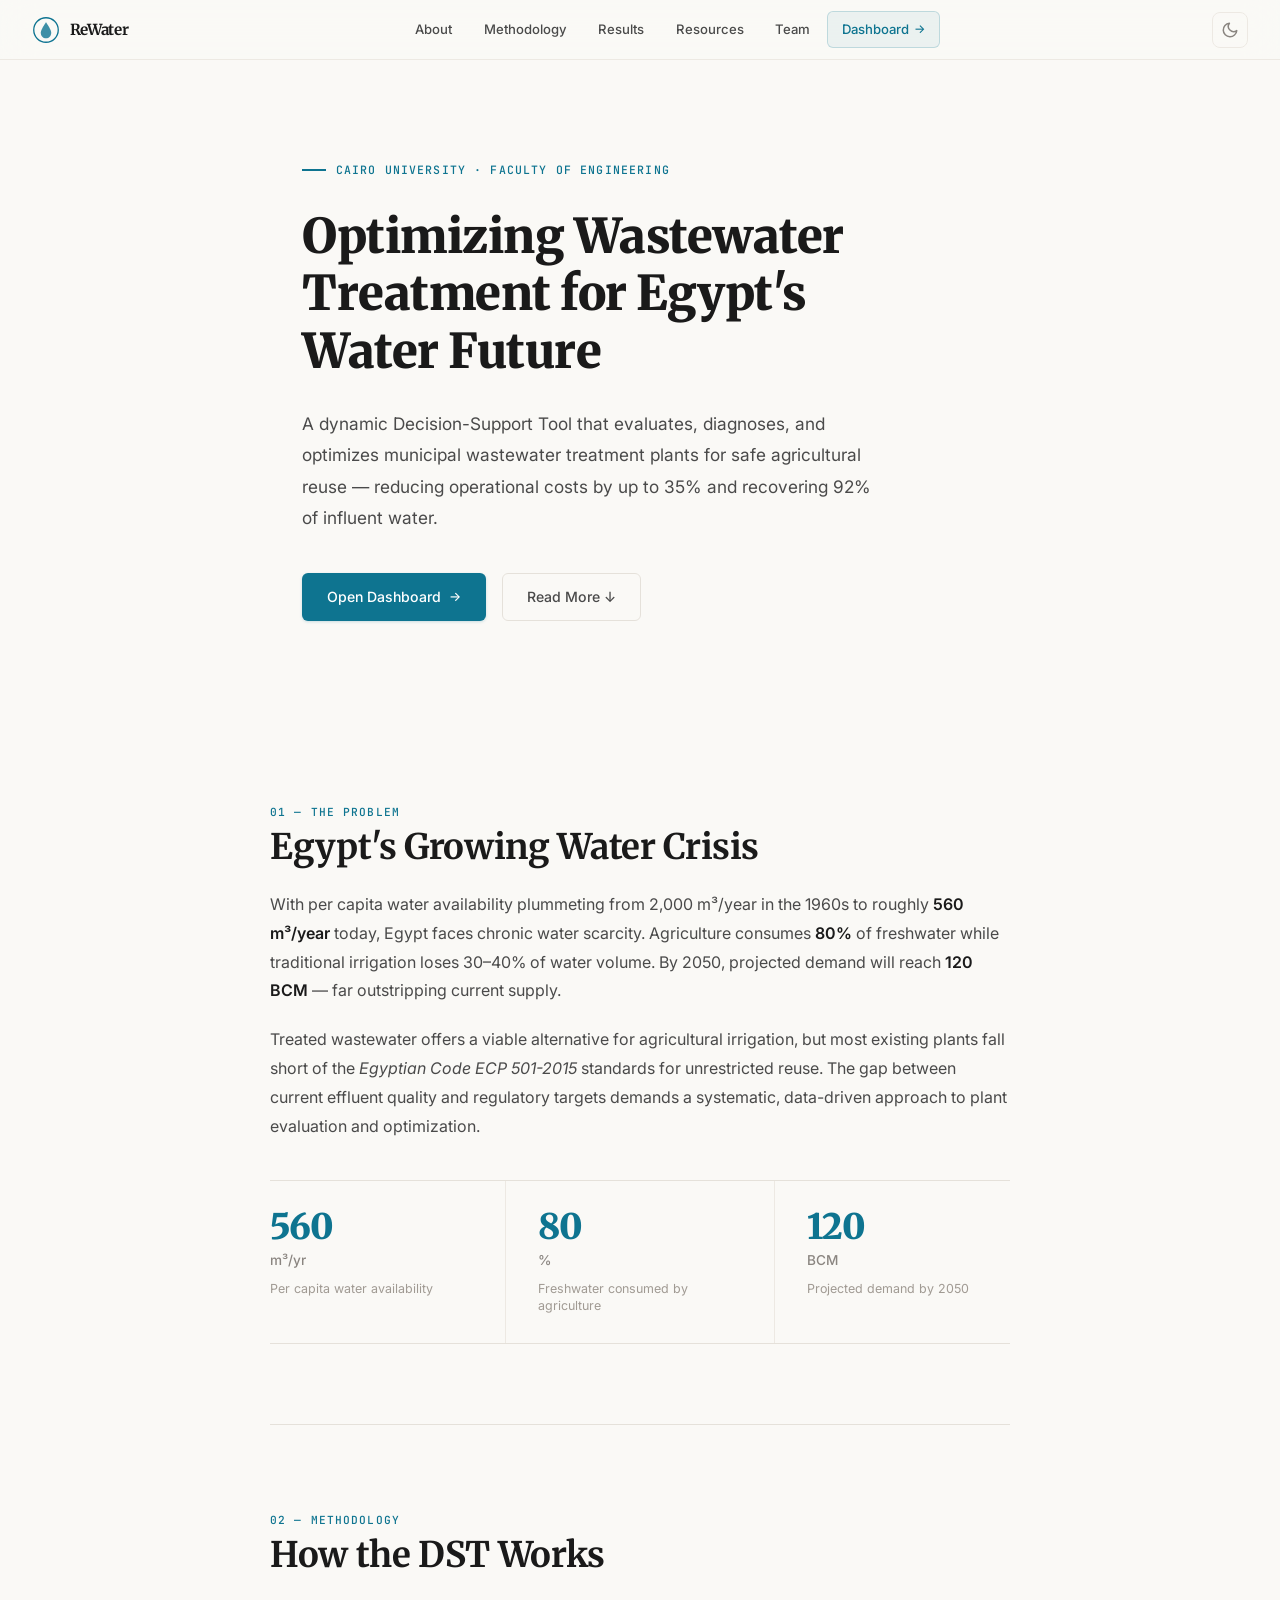
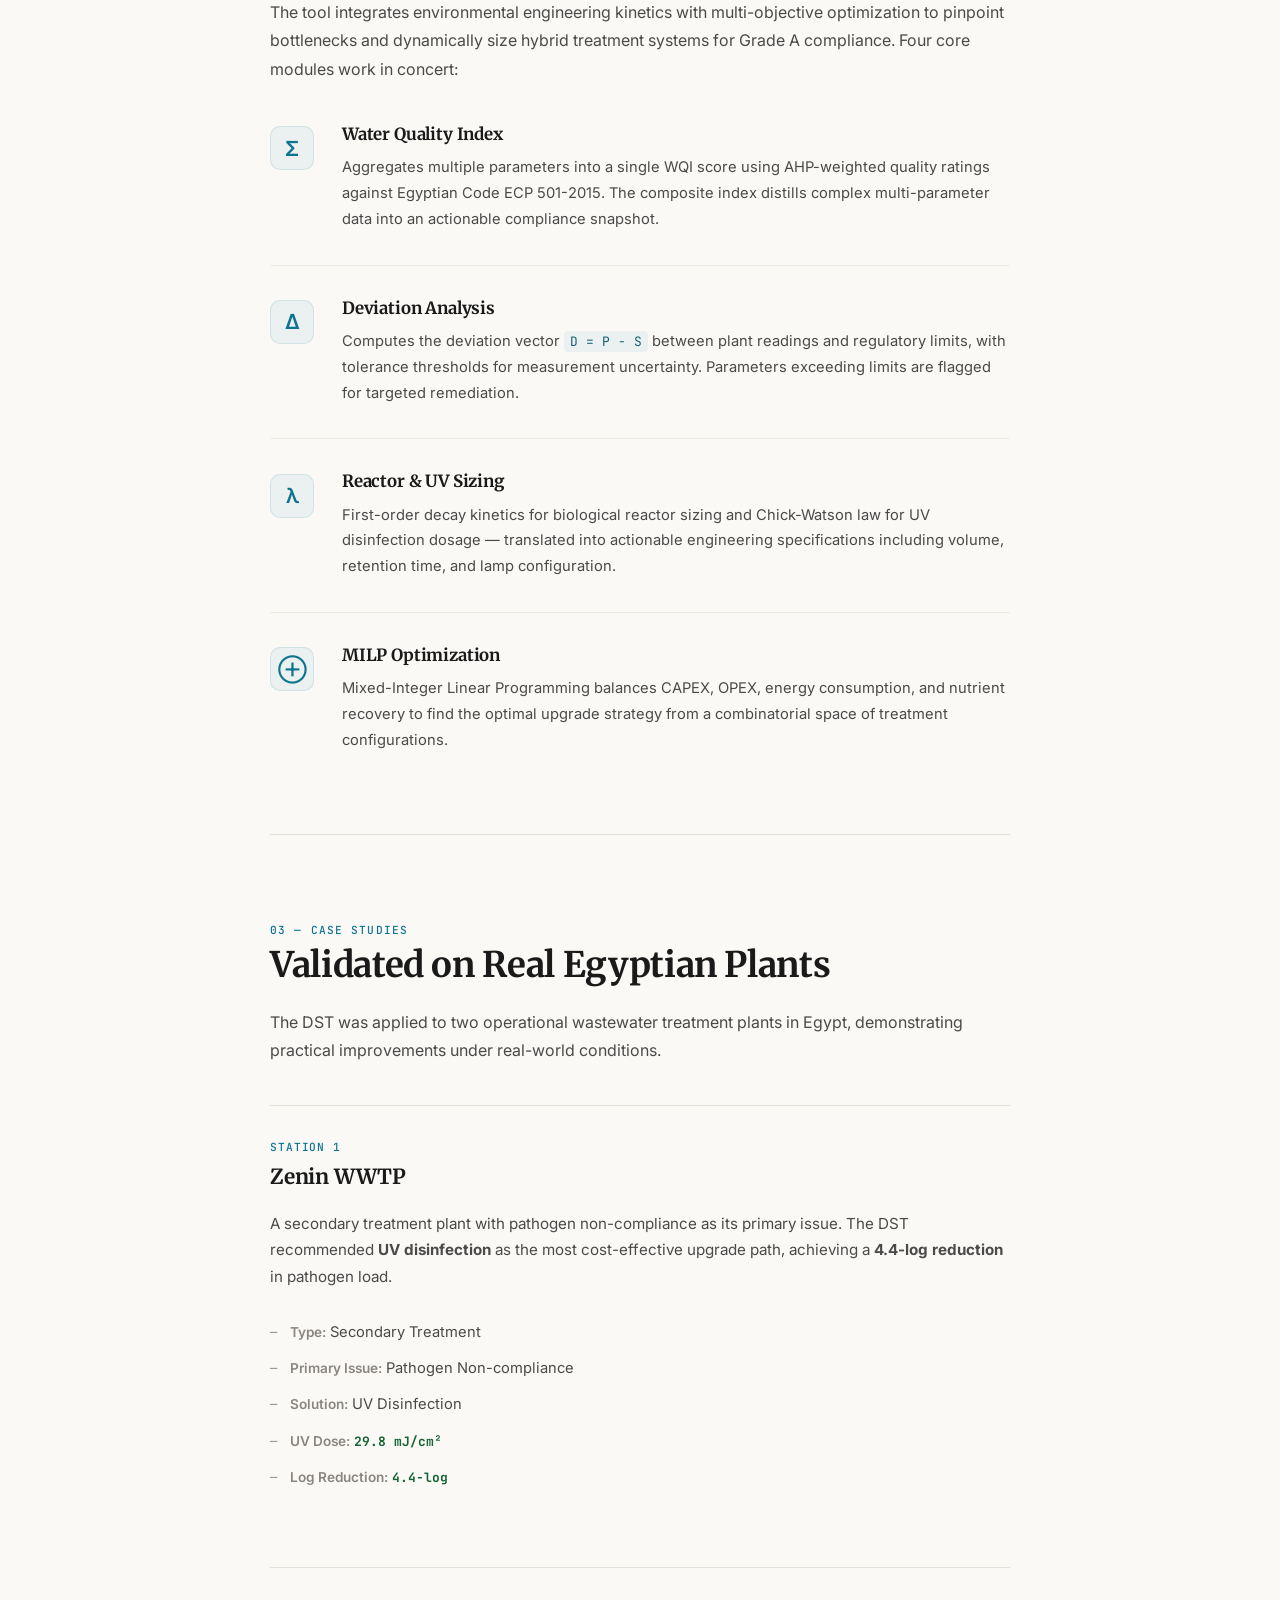
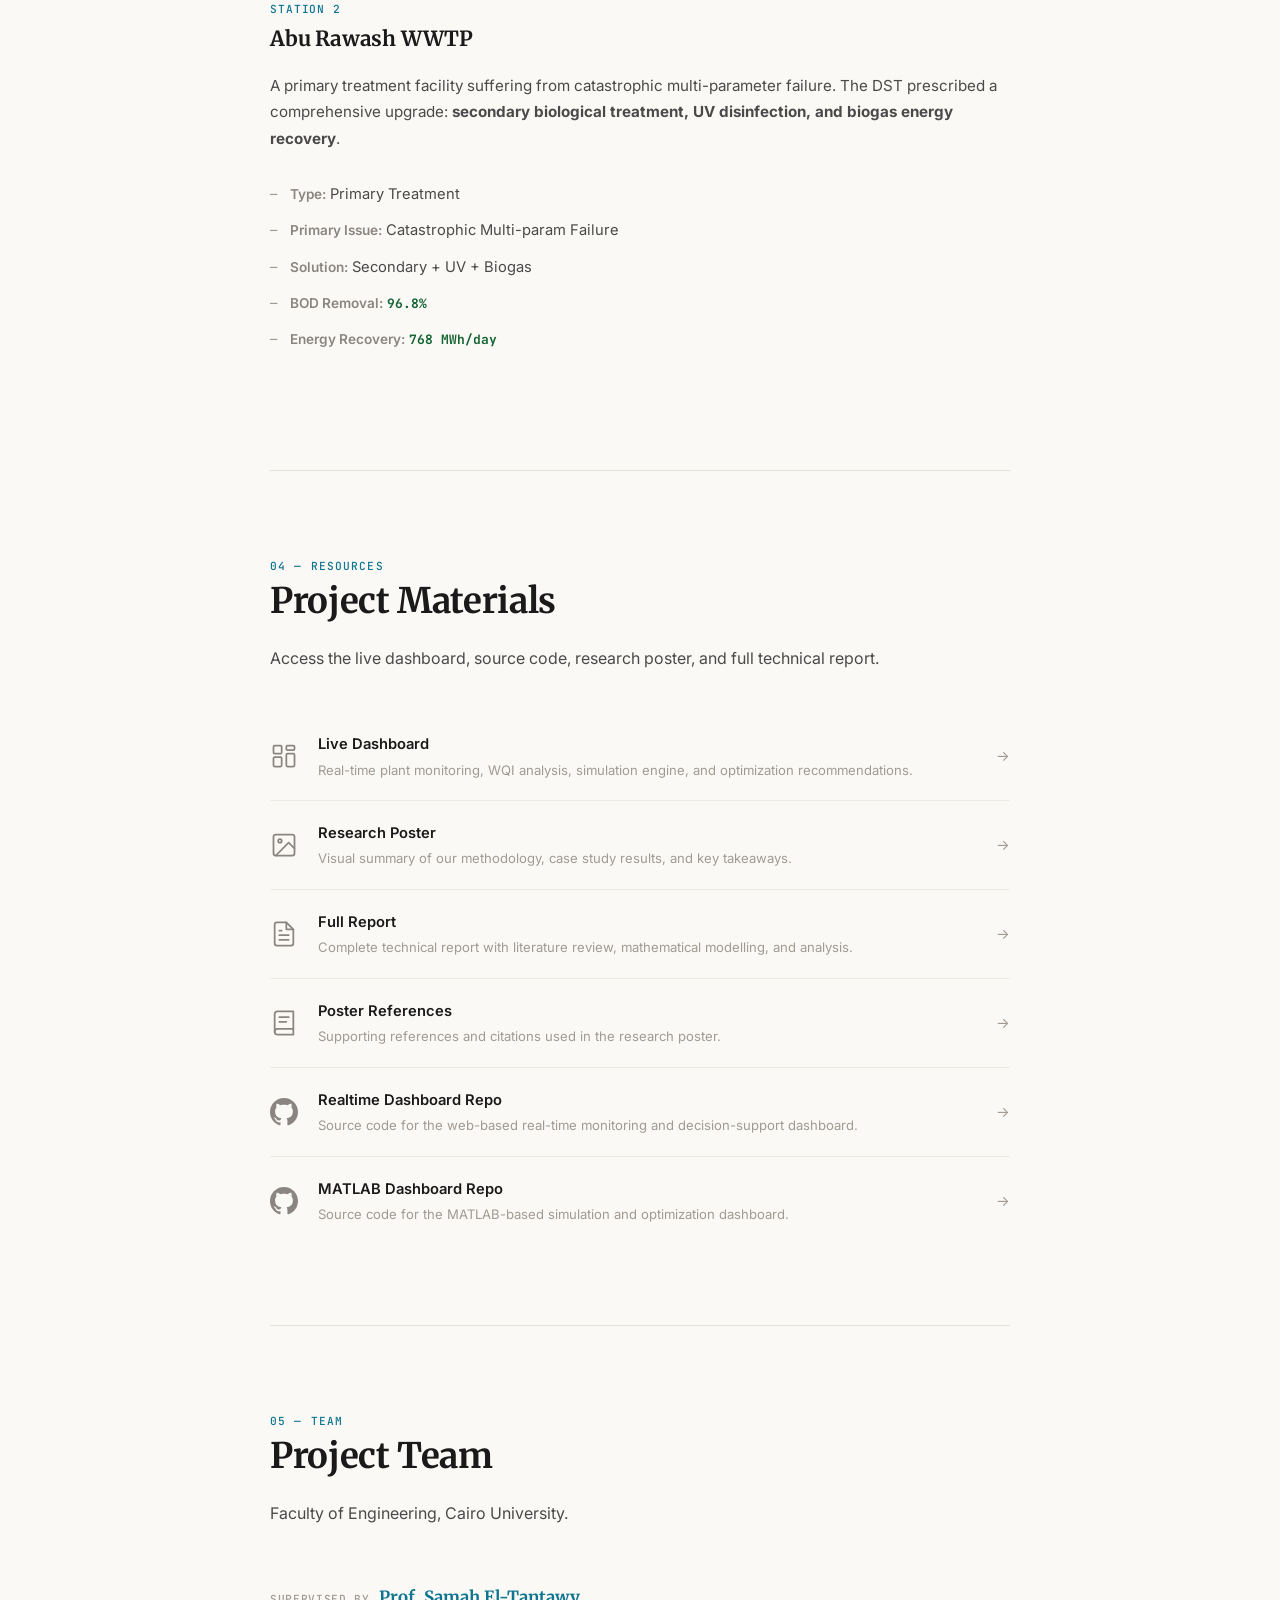
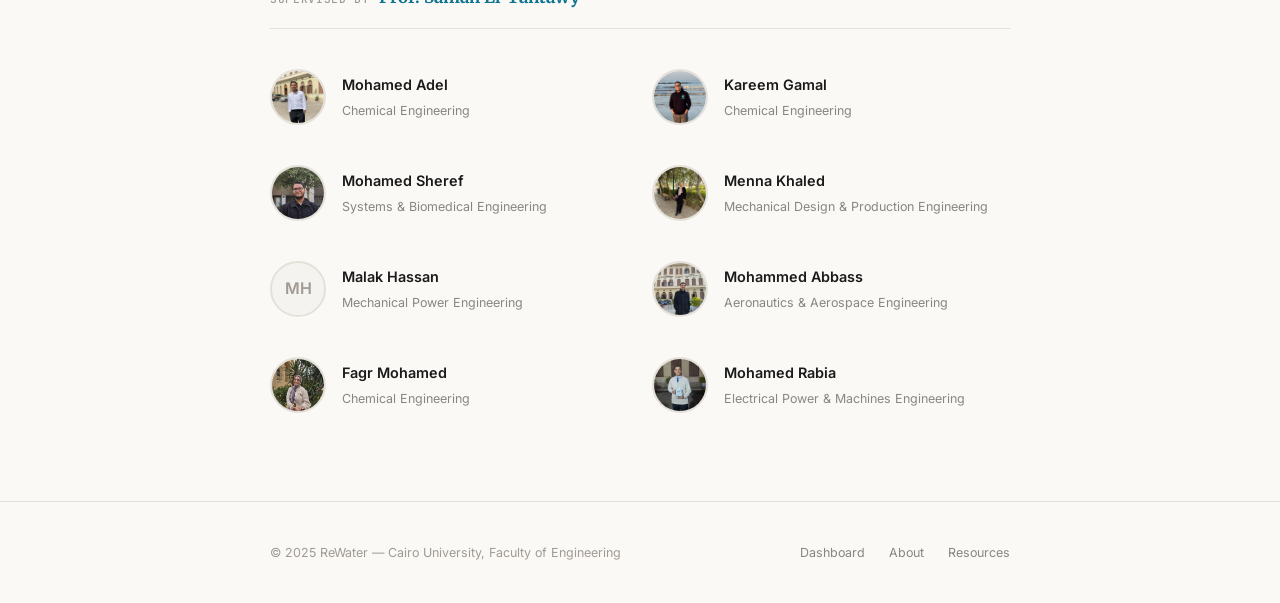
==== commit 233a84d2: "added dark mode" ====
--- a/index.html
+++ b/index.html
@@ -6,7 +6,7 @@
     <meta name="viewport" content="width=device-width, initial-scale=1.0">
     <meta name="description"
         content="A Decision-Support Tool for optimizing Egyptian wastewater treatment plants — enabling sustainable agricultural water reuse through data-driven analysis.">
-    <title>Water Purification DST — Decision Support for Wastewater Treatment</title>
+    <title>ReWater | Learn More</title>
     <link rel="preconnect" href="https://fonts.googleapis.com">
     <link rel="preconnect" href="https://fonts.gstatic.com" crossorigin>
     <link
@@ -49,6 +49,24 @@
             <a href="https://aqua-jokers.up.railway.app/" class="nav-link nav-link--primary" target="_blank"
                 rel="noopener">Dashboard <span class="arrow">→</span></a>
         </div>
+        <button class="theme-toggle" id="theme-toggle" aria-label="Toggle dark mode">
+            <svg class="icon-sun" width="18" height="18" viewBox="0 0 24 24" fill="none" stroke="currentColor"
+                stroke-width="2" stroke-linecap="round" stroke-linejoin="round">
+                <circle cx="12" cy="12" r="5" />
+                <line x1="12" y1="1" x2="12" y2="3" />
+                <line x1="12" y1="21" x2="12" y2="23" />
+                <line x1="4.22" y1="4.22" x2="5.64" y2="5.64" />
+                <line x1="18.36" y1="18.36" x2="19.78" y2="19.78" />
+                <line x1="1" y1="12" x2="3" y2="12" />
+                <line x1="21" y1="12" x2="23" y2="12" />
+                <line x1="4.22" y1="19.78" x2="5.64" y2="18.36" />
+                <line x1="18.36" y1="5.64" x2="19.78" y2="4.22" />
+            </svg>
+            <svg class="icon-moon" width="18" height="18" viewBox="0 0 24 24" fill="none" stroke="currentColor"
+                stroke-width="2" stroke-linecap="round" stroke-linejoin="round">
+                <path d="M21 12.79A9 9 0 1 1 11.21 3 7 7 0 0 0 21 12.79z" />
+            </svg>
+        </button>
     </nav>
 
     <!-- Hero -->
@@ -451,7 +469,7 @@
     <!-- Footer -->
     <footer class="footer">
         <div class="footer-inner">
-            <span class="footer-text">© 2025 Water Purification DST — Cairo University, Faculty of Engineering</span>
+            <span class="footer-text">© 2025 ReWater — Cairo University, Faculty of Engineering</span>
             <div class="footer-links">
                 <a href="https://aqua-jokers.up.railway.app/" target="_blank" rel="noopener">Dashboard</a>
                 <a href="#about">About</a>
--- a/style.css
+++ b/style.css
@@ -1,8 +1,8 @@
 /* ================================================================
-   Water DST — Light Mode, Research-Oriented Design
+   ReWater — Research-Oriented Design with Light/Dark Theme
    ================================================================ */
 
-/* ---- Design Tokens ---- */
+/* ---- Design Tokens (Light — default) ---- */
 :root {
     --bg: #faf9f6;
     --bg-warm: #f5f3ef;
@@ -20,8 +20,22 @@
     --accent-light: #e0f2fe;
     --accent-wash: rgba(14, 116, 144, 0.06);
 
+    --accent-border: rgba(14, 116, 144, 0.2);
+    --accent-border-hover: rgba(14, 116, 144, 0.35);
+    --accent-hover-bg: rgba(14, 116, 144, 0.1);
+    --accent-glow: rgba(14, 116, 144, 0.2);
+    --accent-glow-strong: rgba(14, 116, 144, 0.25);
+    --accent-symbol-border: rgba(14, 116, 144, 0.12);
+
     --green: #166534;
     --green-wash: rgba(22, 101, 52, 0.08);
+
+    --nav-bg: rgba(250, 249, 246, 0.85);
+    --nav-shadow: rgba(0, 0, 0, 0.06);
+    --hover-bg: rgba(0, 0, 0, 0.03);
+    --btn-ghost-hover-bg: rgba(0, 0, 0, 0.02);
+    --scrollbar-thumb: rgba(0, 0, 0, 0.12);
+    --scrollbar-thumb-hover: rgba(0, 0, 0, 0.2);
 
     --serif: 'Merriweather', Georgia, 'Times New Roman', serif;
     --sans: 'Inter', -apple-system, BlinkMacSystemFont, 'Segoe UI', sans-serif;
@@ -31,6 +45,46 @@
     --gutter: 2rem;
 
     --ease: cubic-bezier(0.25, 0.1, 0.25, 1);
+
+    color-scheme: light;
+}
+
+/* ---- Dark Theme ---- */
+[data-theme="dark"] {
+    --bg: #0f1117;
+    --bg-warm: #181a22;
+    --surface: #1e2029;
+    --border: #2a2d38;
+    --border-light: #23262f;
+
+    --text: #e4e4e8;
+    --text-secondary: #a8a9b4;
+    --text-muted: #6e7082;
+    --text-caption: #535560;
+
+    --accent: #22d3ee;
+    --accent-deep: #67e8f9;
+    --accent-light: rgba(34, 211, 238, 0.1);
+    --accent-wash: rgba(34, 211, 238, 0.07);
+
+    --accent-border: rgba(34, 211, 238, 0.2);
+    --accent-border-hover: rgba(34, 211, 238, 0.35);
+    --accent-hover-bg: rgba(34, 211, 238, 0.1);
+    --accent-glow: rgba(34, 211, 238, 0.15);
+    --accent-glow-strong: rgba(34, 211, 238, 0.2);
+    --accent-symbol-border: rgba(34, 211, 238, 0.15);
+
+    --green: #4ade80;
+    --green-wash: rgba(74, 222, 128, 0.08);
+
+    --nav-bg: rgba(15, 17, 23, 0.88);
+    --nav-shadow: rgba(0, 0, 0, 0.3);
+    --hover-bg: rgba(255, 255, 255, 0.04);
+    --btn-ghost-hover-bg: rgba(255, 255, 255, 0.04);
+    --scrollbar-thumb: rgba(255, 255, 255, 0.1);
+    --scrollbar-thumb-hover: rgba(255, 255, 255, 0.18);
+
+    color-scheme: dark;
 }
 
 /* ---- Reset ---- */
@@ -56,6 +110,7 @@
     -webkit-font-smoothing: antialiased;
     -moz-osx-font-smoothing: grayscale;
     overflow-x: hidden;
+    transition: background-color 0.35s var(--ease), color 0.35s var(--ease);
 }
 
 img {
@@ -93,15 +148,15 @@
     align-items: center;
     justify-content: space-between;
     padding: 0 var(--gutter);
-    background: rgba(250, 249, 246, 0.85);
+    background: var(--nav-bg);
     backdrop-filter: blur(16px);
     -webkit-backdrop-filter: blur(16px);
     border-bottom: 1px solid var(--border-light);
-    transition: box-shadow 0.3s var(--ease);
+    transition: box-shadow 0.3s var(--ease), background-color 0.35s var(--ease);
 }
 
 .nav.scrolled {
-    box-shadow: 0 1px 12px rgba(0, 0, 0, 0.06);
+    box-shadow: 0 1px 12px var(--nav-shadow);
 }
 
 .nav-brand {
@@ -148,18 +203,18 @@
 
 .nav-link:hover {
     color: var(--text);
-    background: rgba(0, 0, 0, 0.03);
+    background: var(--hover-bg);
 }
 
 .nav-link--primary {
     color: var(--accent);
-    border-color: rgba(14, 116, 144, 0.2);
+    border-color: var(--accent-border);
     background: var(--accent-wash);
 }
 
 .nav-link--primary:hover {
-    background: rgba(14, 116, 144, 0.1);
-    border-color: rgba(14, 116, 144, 0.35);
+    background: var(--accent-hover-bg);
+    border-color: var(--accent-border-hover);
     color: var(--accent-deep);
 }
 
@@ -180,6 +235,46 @@
     cursor: pointer;
     padding: 0.25rem;
     line-height: 0;
+}
+
+/* ---- Theme Toggle ---- */
+.theme-toggle {
+    display: flex;
+    align-items: center;
+    justify-content: center;
+    width: 36px;
+    height: 36px;
+    border: 1px solid var(--border-light);
+    border-radius: 8px;
+    background: transparent;
+    color: var(--text-muted);
+    cursor: pointer;
+    transition: all 0.2s var(--ease);
+    flex-shrink: 0;
+}
+
+.theme-toggle:hover {
+    color: var(--text);
+    background: var(--hover-bg);
+    border-color: var(--border);
+}
+
+/* In light mode: show moon, hide sun */
+.theme-toggle .icon-sun {
+    display: none;
+}
+
+.theme-toggle .icon-moon {
+    display: block;
+}
+
+/* In dark mode: show sun, hide moon */
+[data-theme="dark"] .theme-toggle .icon-sun {
+    display: block;
+}
+
+[data-theme="dark"] .theme-toggle .icon-moon {
+    display: none;
 }
 
 /* ---- Hero ---- */
@@ -254,12 +349,12 @@
 .btn-primary {
     background: var(--accent);
     color: #ffffff;
-    box-shadow: 0 1px 3px rgba(14, 116, 144, 0.2);
+    box-shadow: 0 1px 3px var(--accent-glow);
 }
 
 .btn-primary:hover {
     background: var(--accent-deep);
-    box-shadow: 0 4px 14px rgba(14, 116, 144, 0.25);
+    box-shadow: 0 4px 14px var(--accent-glow-strong);
     transform: translateY(-1px);
 }
 
@@ -272,7 +367,7 @@
 .btn-ghost:hover {
     color: var(--text);
     border-color: var(--text-muted);
-    background: rgba(0, 0, 0, 0.02);
+    background: var(--btn-ghost-hover-bg);
 }
 
 .btn .arrow {
@@ -428,7 +523,7 @@
     font-weight: 600;
     color: var(--accent);
     background: var(--accent-wash);
-    border: 1px solid rgba(14, 116, 144, 0.12);
+    border: 1px solid var(--accent-symbol-border);
     border-radius: 10px;
     margin-top: 0.15rem;
 }
@@ -765,12 +860,12 @@
 }
 
 ::-webkit-scrollbar-thumb {
-    background: rgba(0, 0, 0, 0.12);
+    background: var(--scrollbar-thumb);
     border-radius: 3px;
 }
 
 ::-webkit-scrollbar-thumb:hover {
-    background: rgba(0, 0, 0, 0.2);
+    background: var(--scrollbar-thumb-hover);
 }
 
 /* ================================================================
@@ -791,7 +886,7 @@
         top: 60px;
         left: 0;
         right: 0;
-        background: rgba(250, 249, 246, 0.97);
+        background: var(--nav-bg);
         backdrop-filter: blur(16px);
         -webkit-backdrop-filter: blur(16px);
         border-bottom: 1px solid var(--border);
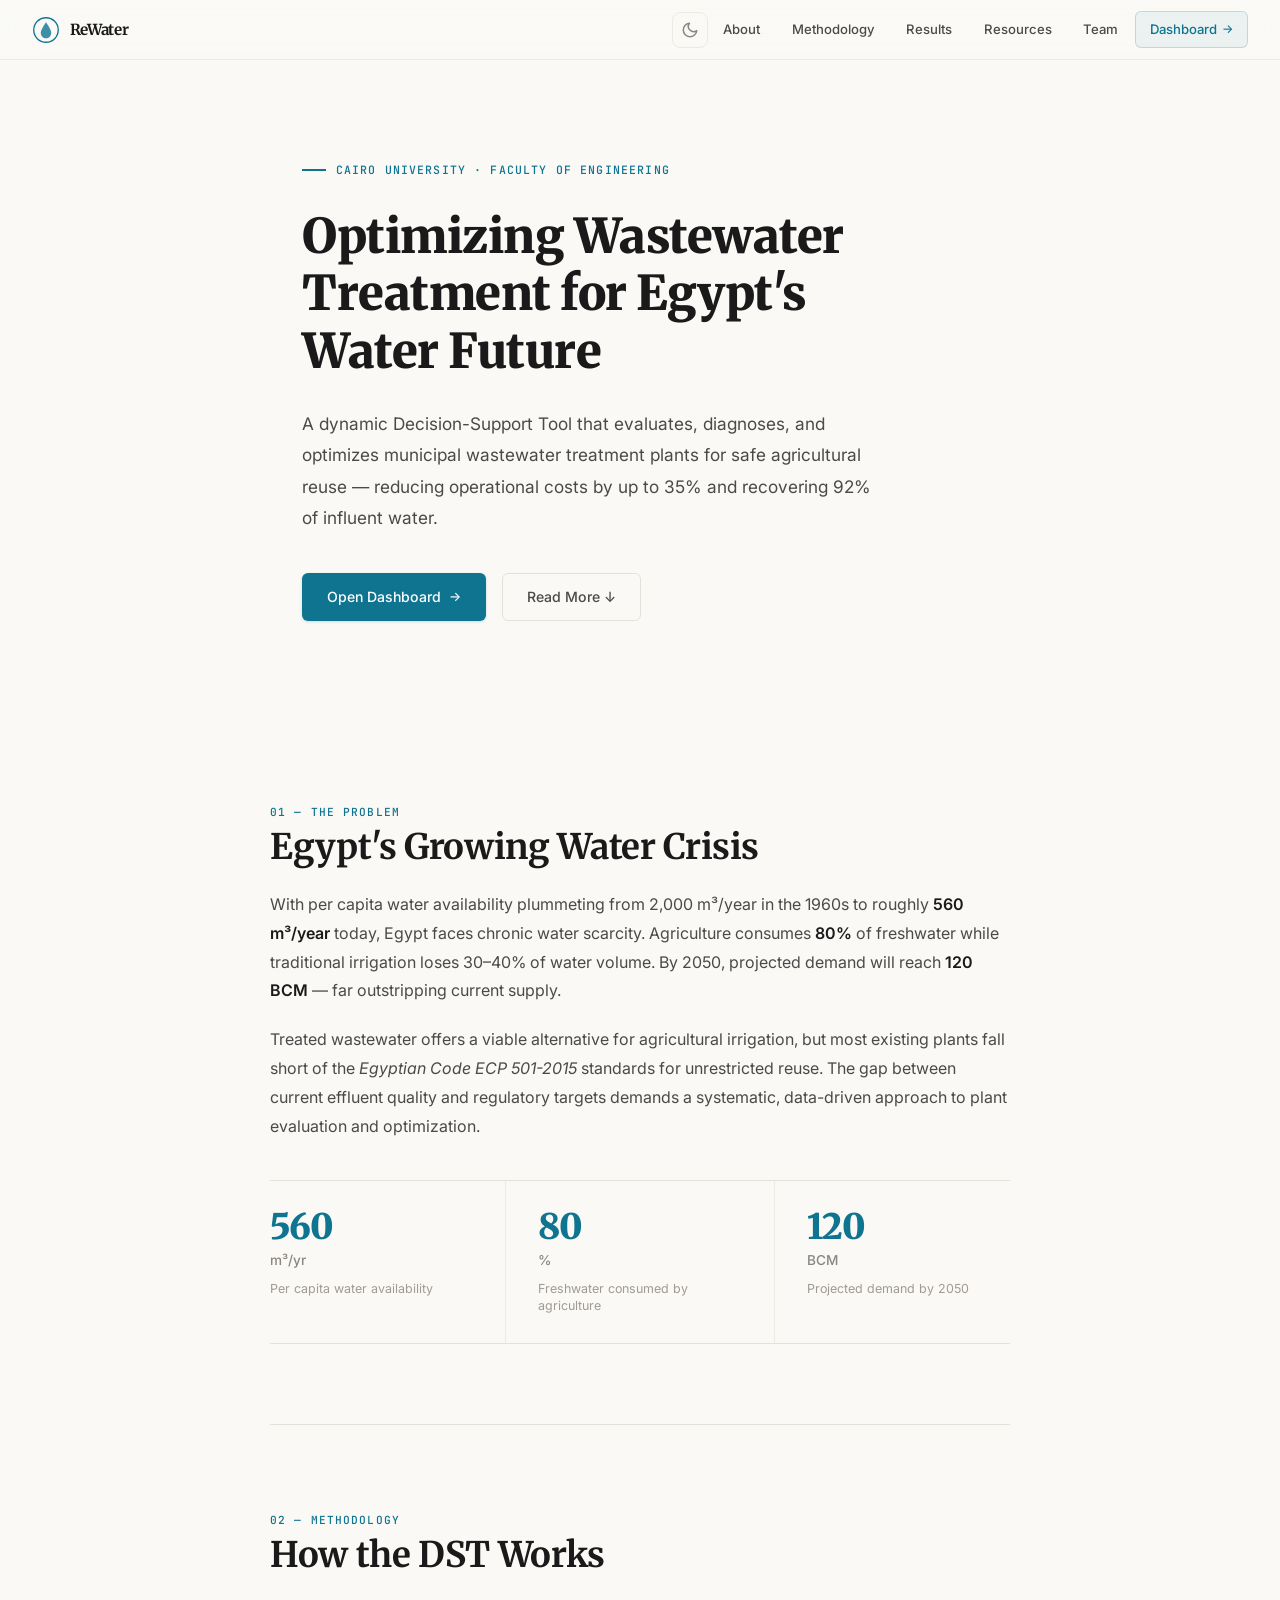
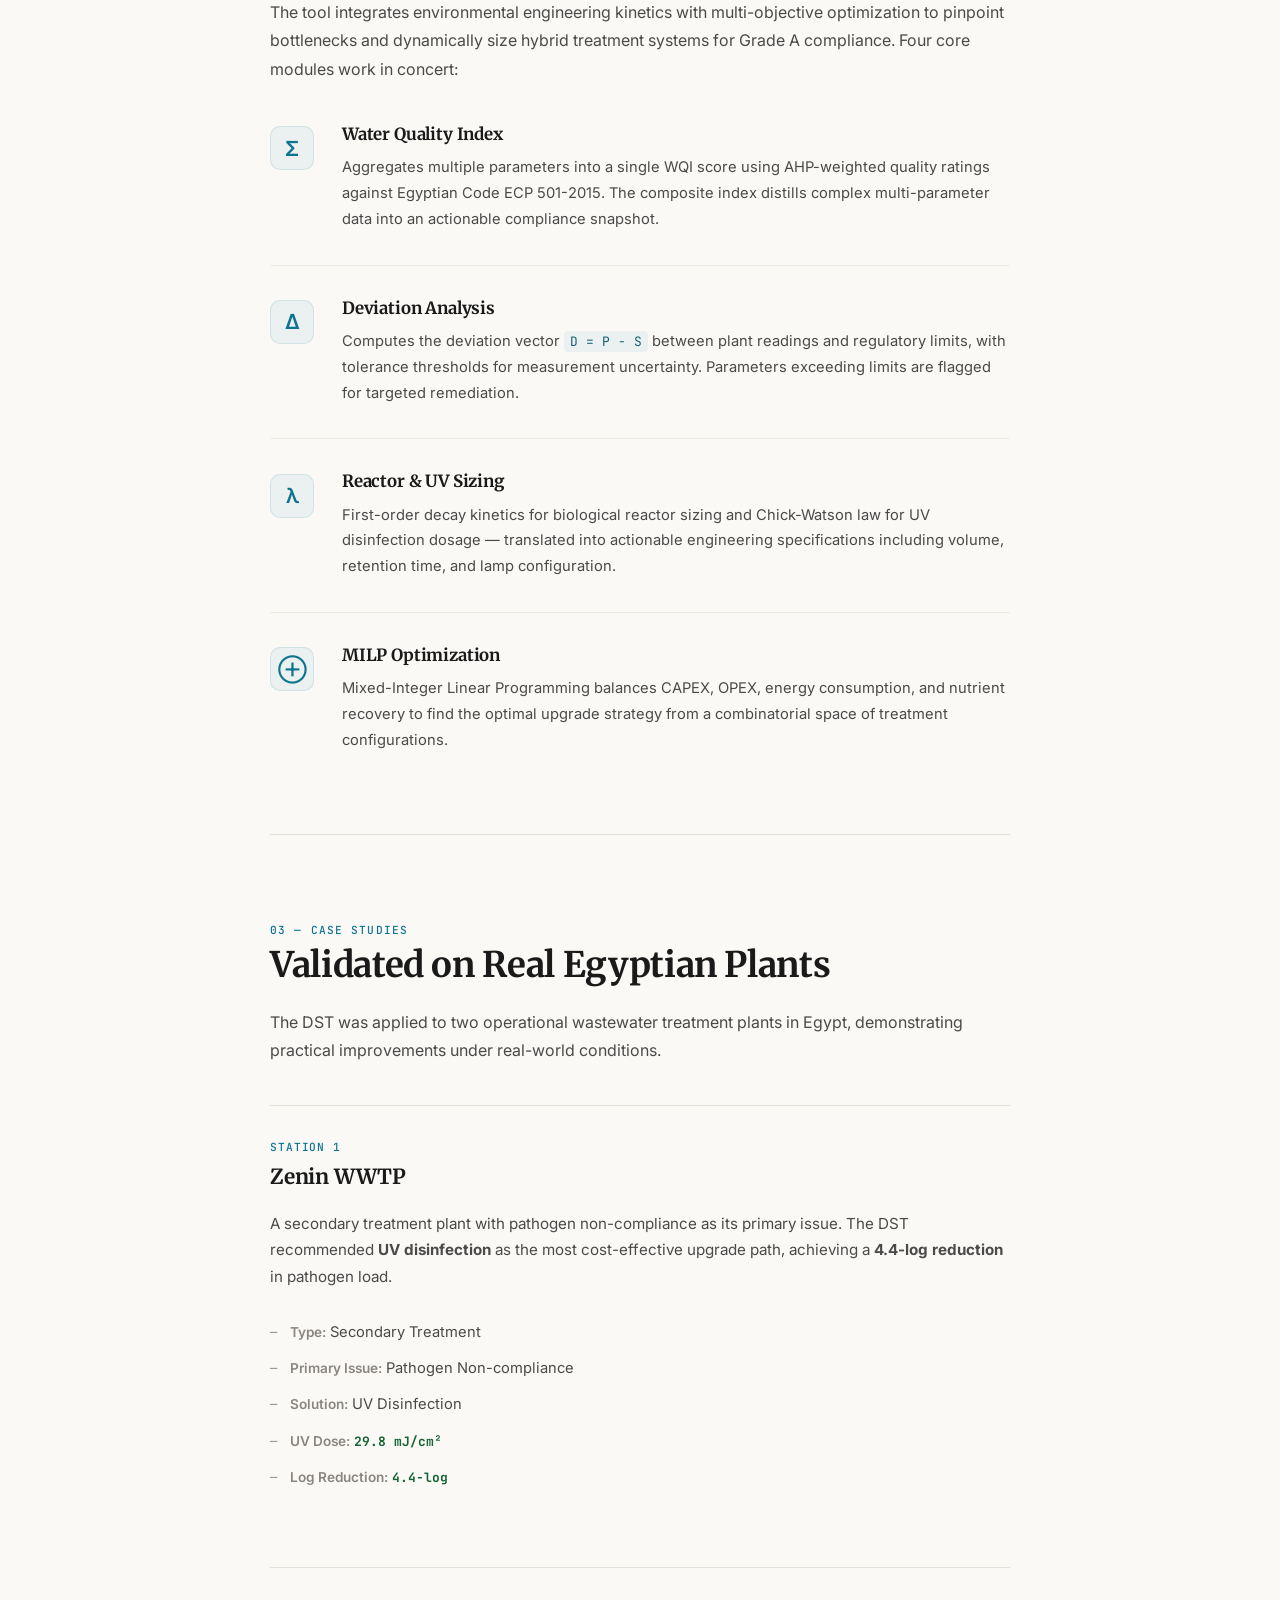
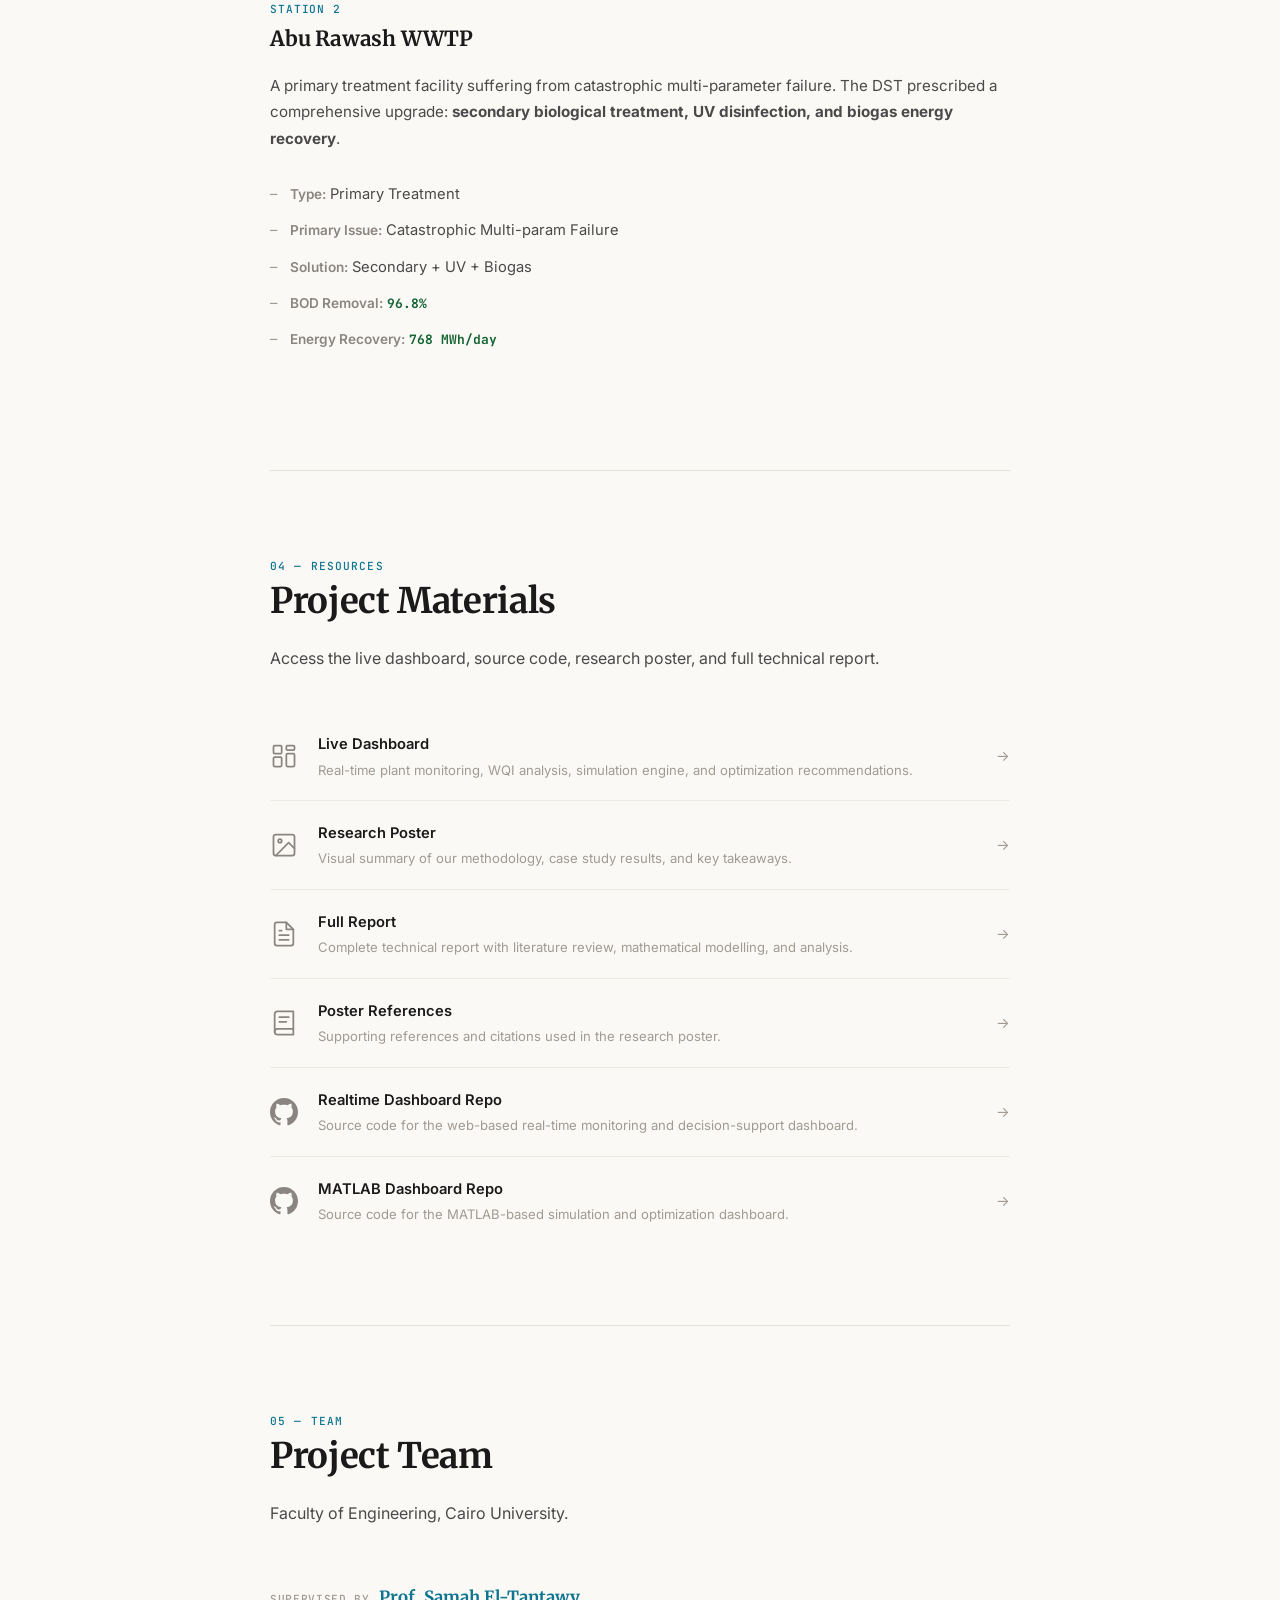
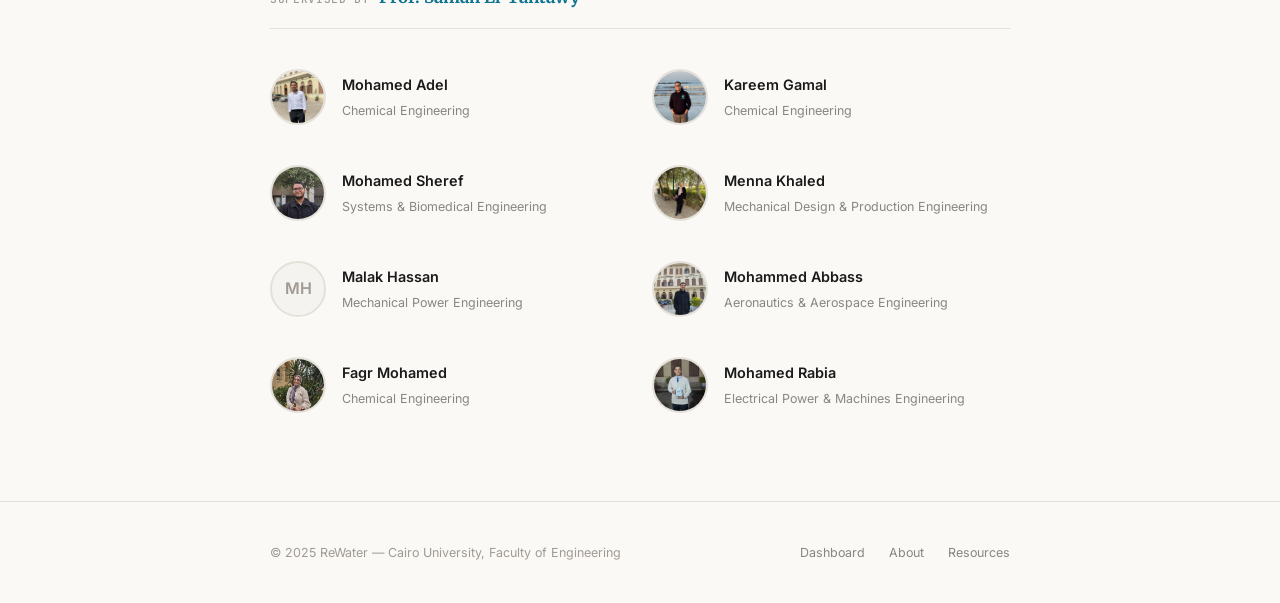
==== commit f7979cae: "dark theme fixes" ====
--- a/index.html
+++ b/index.html
@@ -32,14 +32,34 @@
             </svg>
             <span class="nav-brand-text">ReWater</span>
         </a>
-        <button class="nav-toggle" id="nav-toggle" aria-label="Toggle menu">
-            <svg width="24" height="24" viewBox="0 0 24 24" fill="none" stroke="currentColor" stroke-width="2"
-                stroke-linecap="round">
-                <line x1="3" y1="6" x2="21" y2="6" />
-                <line x1="3" y1="12" x2="21" y2="12" />
-                <line x1="3" y1="18" x2="21" y2="18" />
-            </svg>
-        </button>
+        <div class="nav-controls">
+            <button class="theme-toggle" id="theme-toggle" aria-label="Toggle dark mode">
+                <svg class="icon-sun" width="18" height="18" viewBox="0 0 24 24" fill="none" stroke="currentColor"
+                    stroke-width="2" stroke-linecap="round" stroke-linejoin="round">
+                    <circle cx="12" cy="12" r="5" />
+                    <line x1="12" y1="1" x2="12" y2="3" />
+                    <line x1="12" y1="21" x2="12" y2="23" />
+                    <line x1="4.22" y1="4.22" x2="5.64" y2="5.64" />
+                    <line x1="18.36" y1="18.36" x2="19.78" y2="19.78" />
+                    <line x1="1" y1="12" x2="3" y2="12" />
+                    <line x1="21" y1="12" x2="23" y2="12" />
+                    <line x1="4.22" y1="19.78" x2="5.64" y2="18.36" />
+                    <line x1="18.36" y1="5.64" x2="19.78" y2="4.22" />
+                </svg>
+                <svg class="icon-moon" width="18" height="18" viewBox="0 0 24 24" fill="none" stroke="currentColor"
+                    stroke-width="2" stroke-linecap="round" stroke-linejoin="round">
+                    <path d="M21 12.79A9 9 0 1 1 11.21 3 7 7 0 0 0 21 12.79z" />
+                </svg>
+            </button>
+            <button class="nav-toggle" id="nav-toggle" aria-label="Toggle menu">
+                <svg width="24" height="24" viewBox="0 0 24 24" fill="none" stroke="currentColor" stroke-width="2"
+                    stroke-linecap="round">
+                    <line x1="3" y1="6" x2="21" y2="6" />
+                    <line x1="3" y1="12" x2="21" y2="12" />
+                    <line x1="3" y1="18" x2="21" y2="18" />
+                </svg>
+            </button>
+        </div>
         <div class="nav-links" id="nav-links">
             <a href="#about" class="nav-link">About</a>
             <a href="#methodology" class="nav-link">Methodology</a>
@@ -49,24 +69,6 @@
             <a href="https://aqua-jokers.up.railway.app/" class="nav-link nav-link--primary" target="_blank"
                 rel="noopener">Dashboard <span class="arrow">→</span></a>
         </div>
-        <button class="theme-toggle" id="theme-toggle" aria-label="Toggle dark mode">
-            <svg class="icon-sun" width="18" height="18" viewBox="0 0 24 24" fill="none" stroke="currentColor"
-                stroke-width="2" stroke-linecap="round" stroke-linejoin="round">
-                <circle cx="12" cy="12" r="5" />
-                <line x1="12" y1="1" x2="12" y2="3" />
-                <line x1="12" y1="21" x2="12" y2="23" />
-                <line x1="4.22" y1="4.22" x2="5.64" y2="5.64" />
-                <line x1="18.36" y1="18.36" x2="19.78" y2="19.78" />
-                <line x1="1" y1="12" x2="3" y2="12" />
-                <line x1="21" y1="12" x2="23" y2="12" />
-                <line x1="4.22" y1="19.78" x2="5.64" y2="18.36" />
-                <line x1="18.36" y1="5.64" x2="19.78" y2="4.22" />
-            </svg>
-            <svg class="icon-moon" width="18" height="18" viewBox="0 0 24 24" fill="none" stroke="currentColor"
-                stroke-width="2" stroke-linecap="round" stroke-linejoin="round">
-                <path d="M21 12.79A9 9 0 1 1 11.21 3 7 7 0 0 0 21 12.79z" />
-            </svg>
-        </button>
     </nav>
 
     <!-- Hero -->
--- a/style.css
+++ b/style.css
@@ -237,6 +237,15 @@
     line-height: 0;
 }
 
+/* ---- Nav Controls (right-side group) ---- */
+.nav-controls {
+    display: flex;
+    align-items: center;
+    gap: 0.5rem;
+    flex-shrink: 0;
+    margin-left: auto;
+}
+
 /* ---- Theme Toggle ---- */
 .theme-toggle {
     display: flex;
@@ -882,6 +891,7 @@
     }
 
     .nav-links {
+        display: none;
         position: fixed;
         top: 60px;
         left: 0;
@@ -893,16 +903,17 @@
         flex-direction: column;
         padding: 1rem;
         gap: 0.25rem;
-        transform: translateY(-110%);
-        transition: transform 0.3s var(--ease);
+        z-index: 99;
     }
 
     .nav-links.open {
-        transform: translateY(0);
+        display: flex;
     }
 
     .nav-toggle {
-        display: block;
+        display: flex;
+        align-items: center;
+        justify-content: center;
     }
 
     .hero {
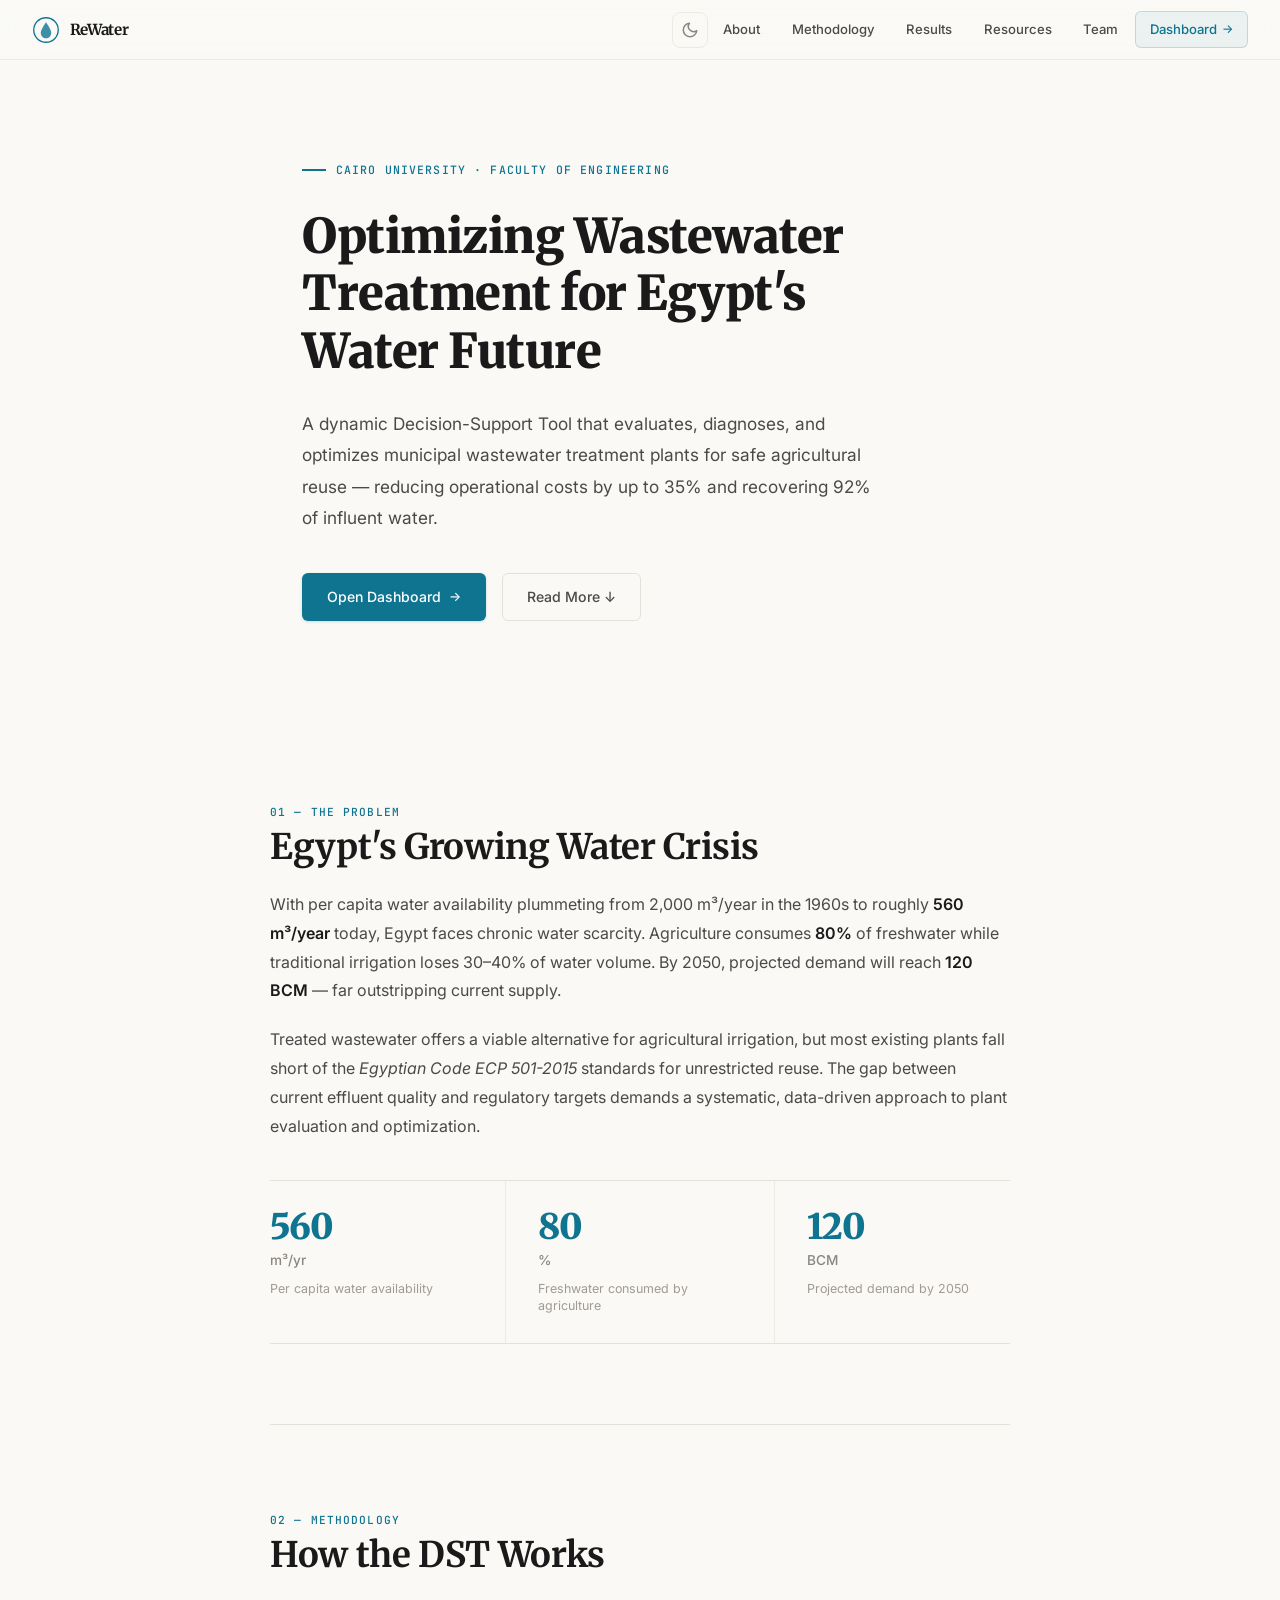
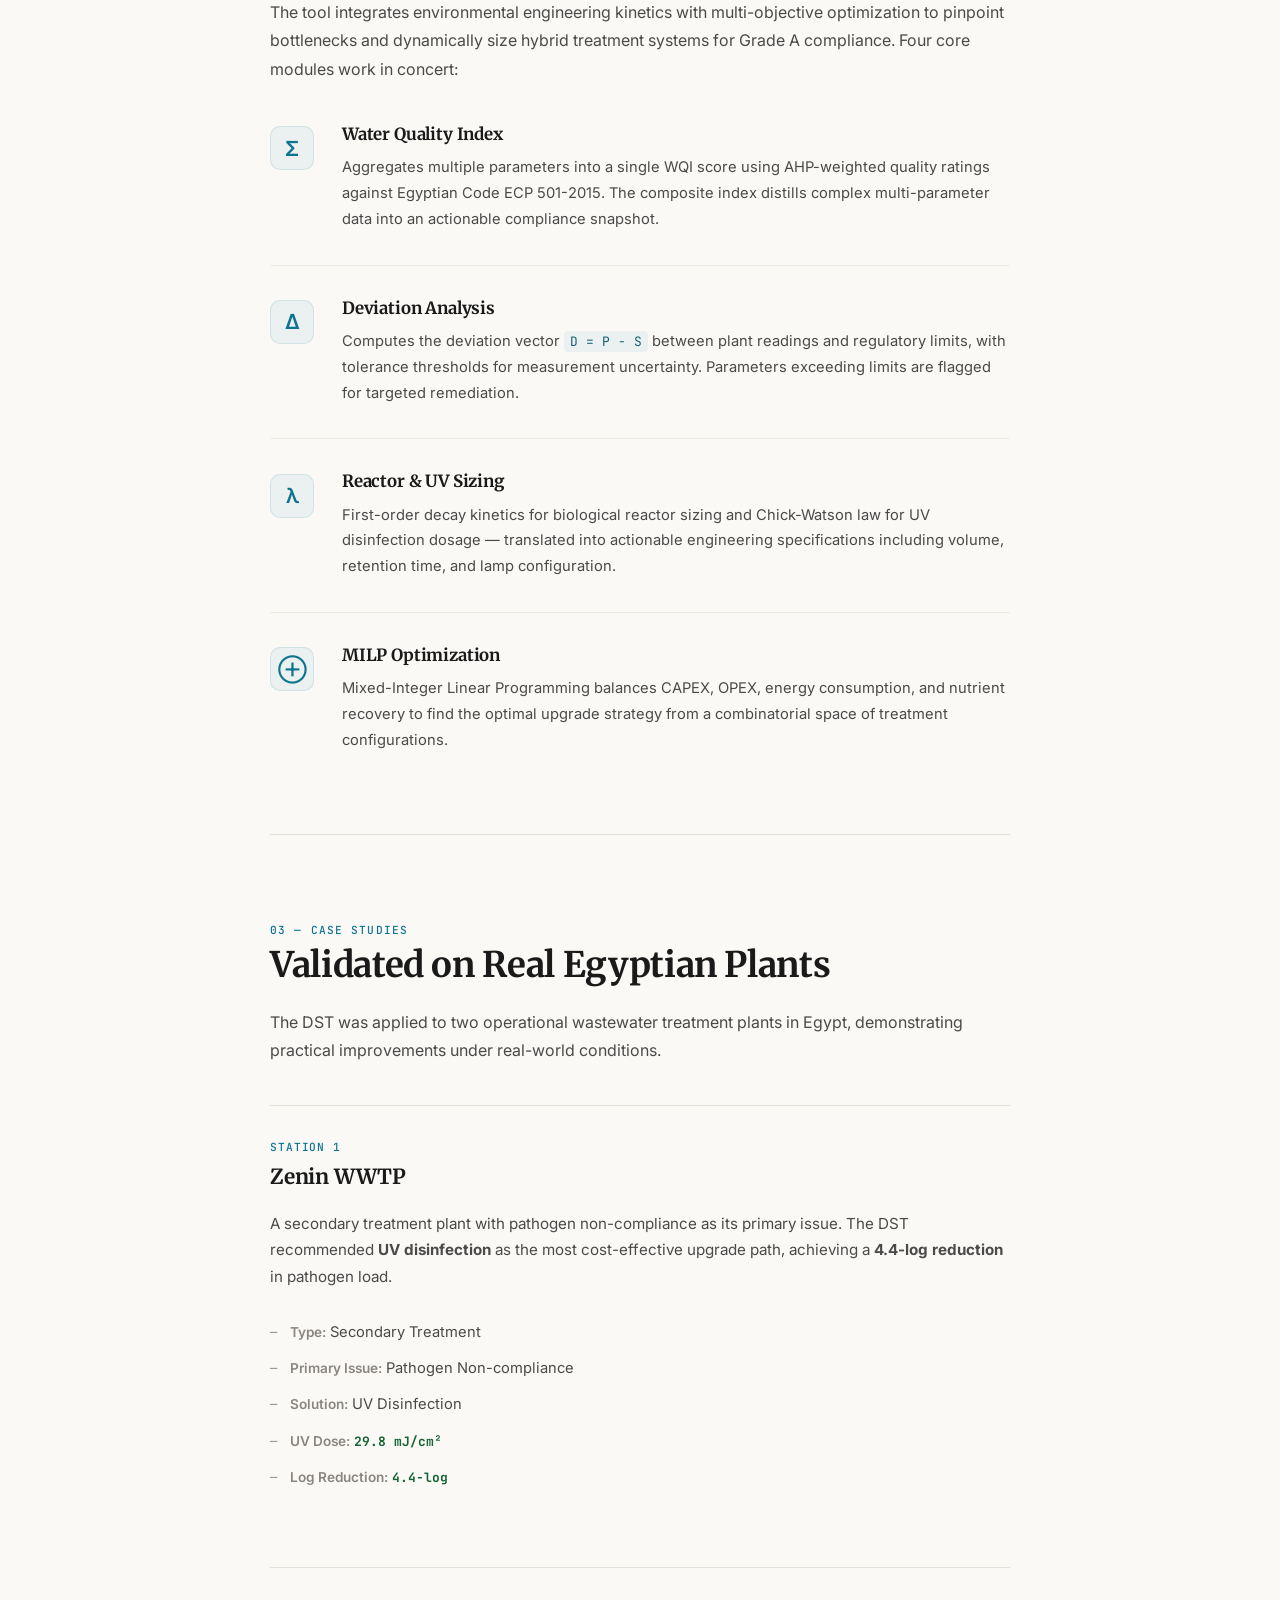
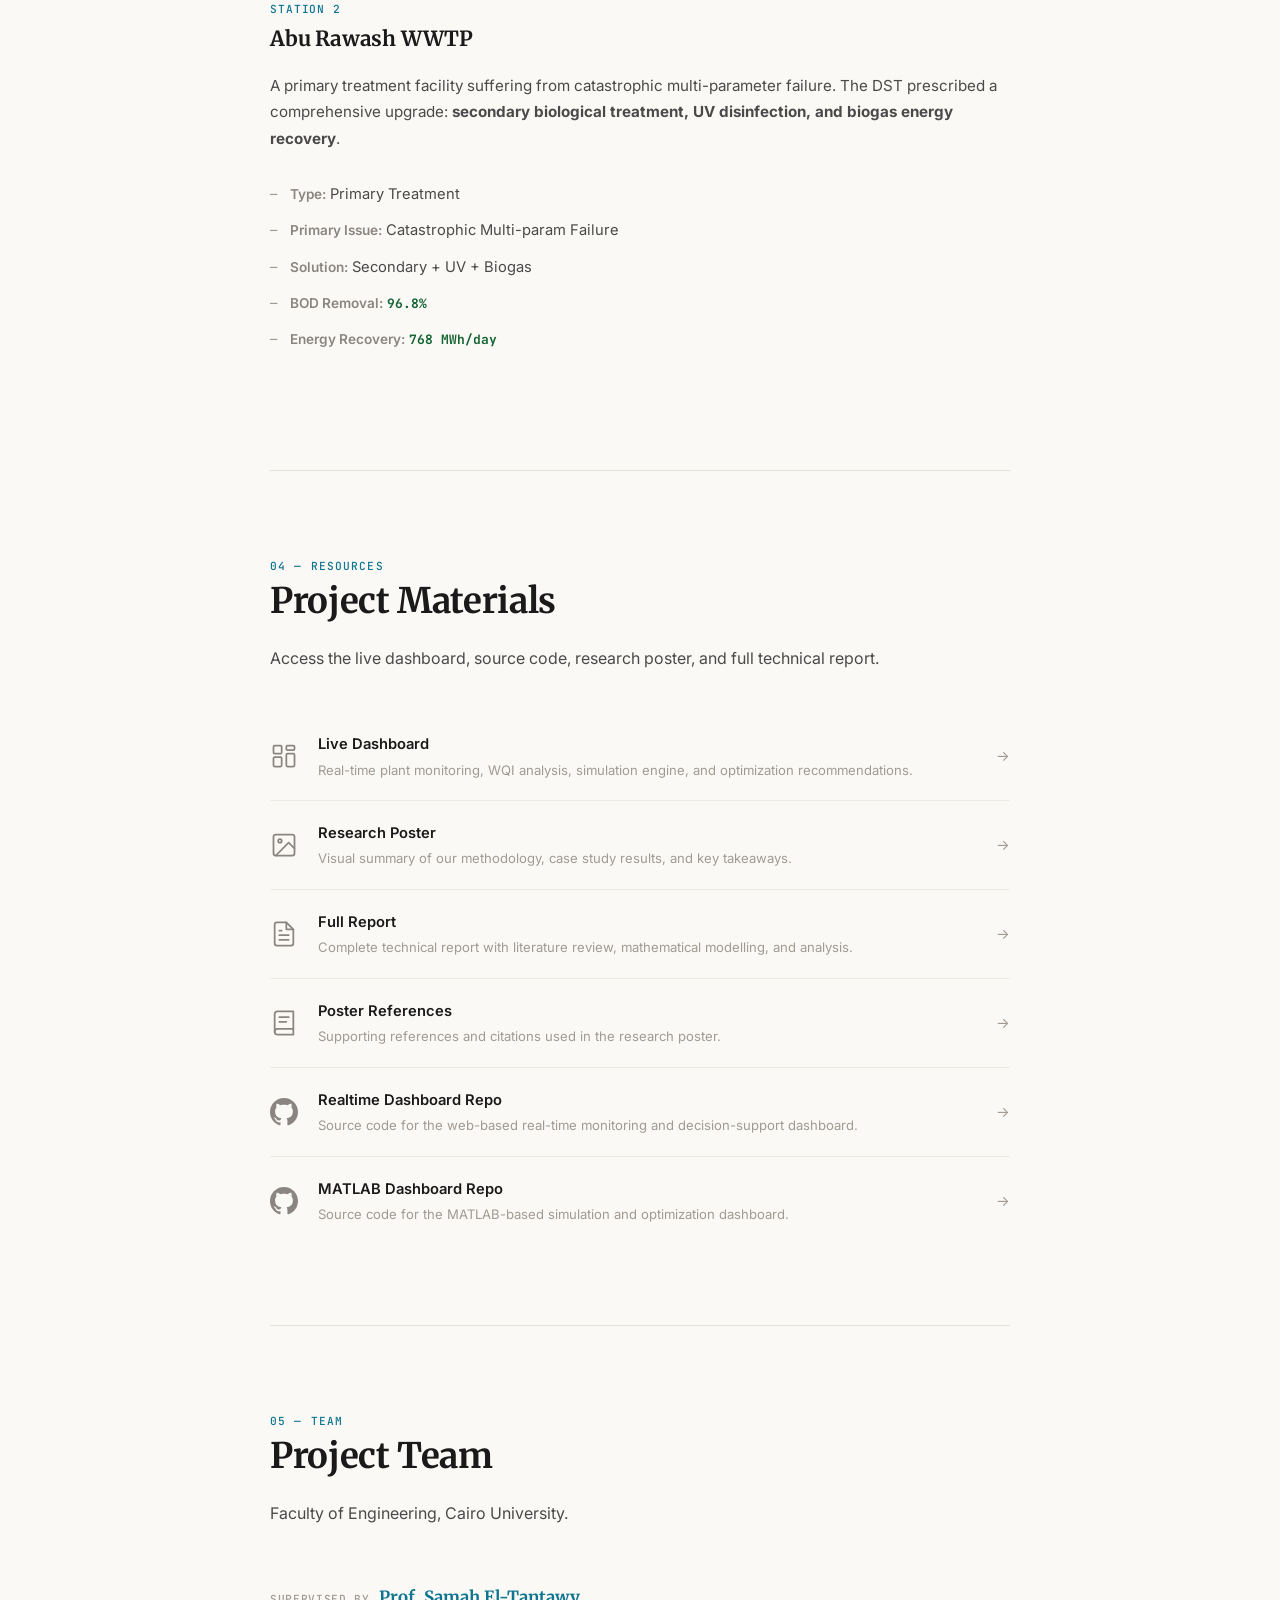
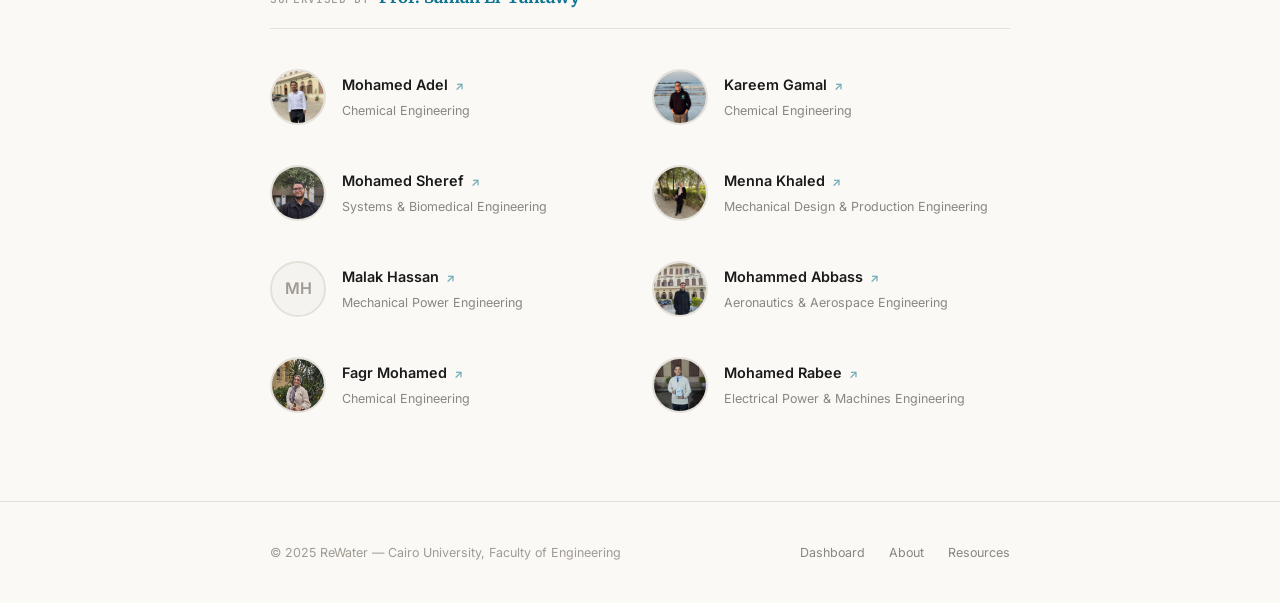
==== commit e30e2257: "linkedin links" ====
--- a/index.html
+++ b/index.html
@@ -405,64 +405,64 @@
                 </div>
 
                 <div class="team-grid">
-                    <div class="team-member reveal">
+                    <a href="https://www.linkedin.com/in/mohamed-adel-333115373/" target="_blank" rel="noopener" class="team-member reveal">
                         <img src="members/Mohamed Adel.jpeg" alt="Mohamed Adel" class="team-photo" loading="lazy">
                         <div class="team-info">
-                            <strong class="team-name">Mohamed Adel</strong>
+                            <strong class="team-name">Mohamed Adel <span class="team-arrow">↗</span></strong>
                             <span class="team-dept">Chemical Engineering</span>
                         </div>
-                    </div>
-                    <div class="team-member reveal">
+                    </a>
+                    <a href="https://www.linkedin.com/in/kareem-gamal-487b27364/" target="_blank" rel="noopener" class="team-member reveal">
                         <img src="members/Kareem Gamal.jpeg" alt="Kareem Gamal" class="team-photo" loading="lazy">
                         <div class="team-info">
-                            <strong class="team-name">Kareem Gamal</strong>
+                            <strong class="team-name">Kareem Gamal <span class="team-arrow">↗</span></strong>
                             <span class="team-dept">Chemical Engineering</span>
                         </div>
-                    </div>
-                    <div class="team-member reveal">
+                    </a>
+                    <a href="https://www.linkedin.com/in/mohamed-sheref-elezaly/" target="_blank" rel="noopener" class="team-member reveal">
                         <img src="members/Mohamed Sheref.jpeg" alt="Mohamed Sheref" class="team-photo" loading="lazy">
                         <div class="team-info">
-                            <strong class="team-name">Mohamed Sheref</strong>
+                            <strong class="team-name">Mohamed Sheref <span class="team-arrow">↗</span></strong>
                             <span class="team-dept">Systems & Biomedical Engineering</span>
                         </div>
-                    </div>
-                    <div class="team-member reveal">
+                    </a>
+                    <a href="https://www.linkedin.com/in/menna-khaled-2009b0243/" target="_blank" rel="noopener" class="team-member reveal">
                         <img src="members/Menna Khaled.jpeg" alt="Menna Khaled" class="team-photo" loading="lazy">
                         <div class="team-info">
-                            <strong class="team-name">Menna Khaled</strong>
+                            <strong class="team-name">Menna Khaled <span class="team-arrow">↗</span></strong>
                             <span class="team-dept">Mechanical Design & Production Engineering</span>
                         </div>
-                    </div>
-                    <div class="team-member reveal">
+                    </a>
+                    <a href="https://www.linkedin.com/in/malak-hassan-ba59a1317/" target="_blank" rel="noopener" class="team-member reveal">
                         <div class="team-photo team-photo--placeholder">
                             <span>MH</span>
                         </div>
                         <div class="team-info">
-                            <strong class="team-name">Malak Hassan</strong>
+                            <strong class="team-name">Malak Hassan <span class="team-arrow">↗</span></strong>
                             <span class="team-dept">Mechanical Power Engineering</span>
                         </div>
-                    </div>
-                    <div class="team-member reveal">
+                    </a>
+                    <a href="https://www.linkedin.com/in/mohammed-abbass-4815b3357/" target="_blank" rel="noopener" class="team-member reveal">
                         <img src="members/Mohammed Abbas.jpeg" alt="Mohammed Abbas" class="team-photo" loading="lazy">
                         <div class="team-info">
-                            <strong class="team-name">Mohammed Abbass</strong>
+                            <strong class="team-name">Mohammed Abbass <span class="team-arrow">↗</span></strong>
                             <span class="team-dept">Aeronautics & Aerospace Engineering</span>
                         </div>
-                    </div>
-                    <div class="team-member reveal">
+                    </a>
+                    <a href="https://www.linkedin.com/in/fagr-abdelrahman-a427bb386/" target="_blank" rel="noopener" class="team-member reveal">
                         <img src="members/Fagr Mohamed.jpeg" alt="Fagr Mohamed" class="team-photo" loading="lazy">
                         <div class="team-info">
-                            <strong class="team-name">Fagr Mohamed</strong>
+                            <strong class="team-name">Fagr Mohamed <span class="team-arrow">↗</span></strong>
                             <span class="team-dept">Chemical Engineering</span>
                         </div>
-                    </div>
-                    <div class="team-member reveal">
-                        <img src="members/Mohamed Rabia.jpeg" alt="Mohamed Rabia" class="team-photo" loading="lazy">
-                        <div class="team-info">
-                            <strong class="team-name">Mohamed Rabia</strong>
+                    </a>
+                    <a href="https://www.linkedin.com/in/mohamed-rabee-b260a2371/" target="_blank" rel="noopener" class="team-member reveal">
+                        <img src="members/Mohamed Rabia.jpeg" alt="Mohamed Rabee" class="team-photo" loading="lazy">
+                        <div class="team-info">
+                            <strong class="team-name">Mohamed Rabee <span class="team-arrow">↗</span></strong>
                             <span class="team-dept">Electrical Power & Machines Engineering</span>
                         </div>
-                    </div>
+                    </a>
                 </div>
             </div>
         </section>
--- a/style.css
+++ b/style.css
@@ -740,6 +740,26 @@
     align-items: center;
     gap: 1rem;
     padding: 0.5rem 0;
+    text-decoration: none;
+    transition: transform 0.2s var(--ease);
+}
+
+.team-member:hover {
+    transform: translateX(4px);
+}
+
+.team-arrow {
+    display: inline-block;
+    font-size: 0.8em;
+    color: var(--accent);
+    opacity: 0.6;
+    margin-left: 0.2rem;
+    transition: all 0.2s var(--ease);
+}
+
+.team-member:hover .team-arrow {
+    opacity: 1;
+    transform: translateX(3px) translateY(-3px);
 }
 
 .team-photo {
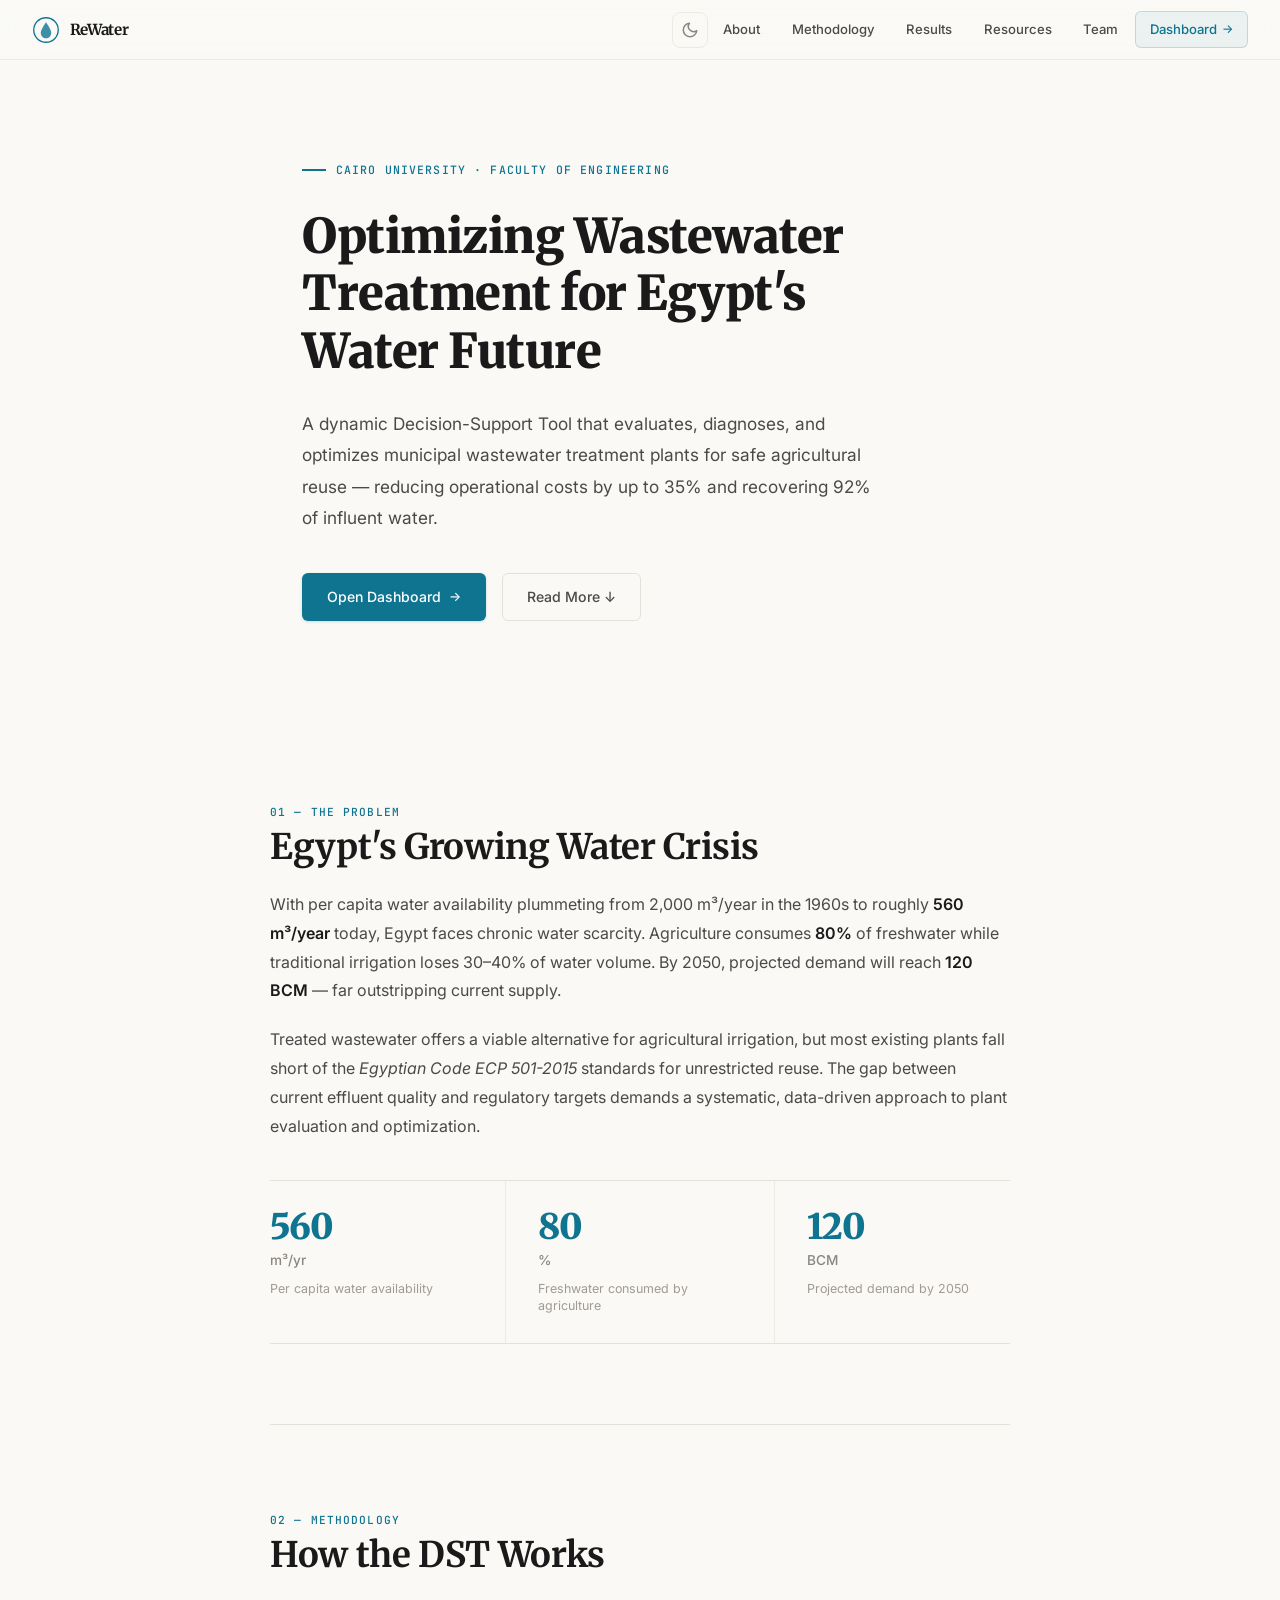
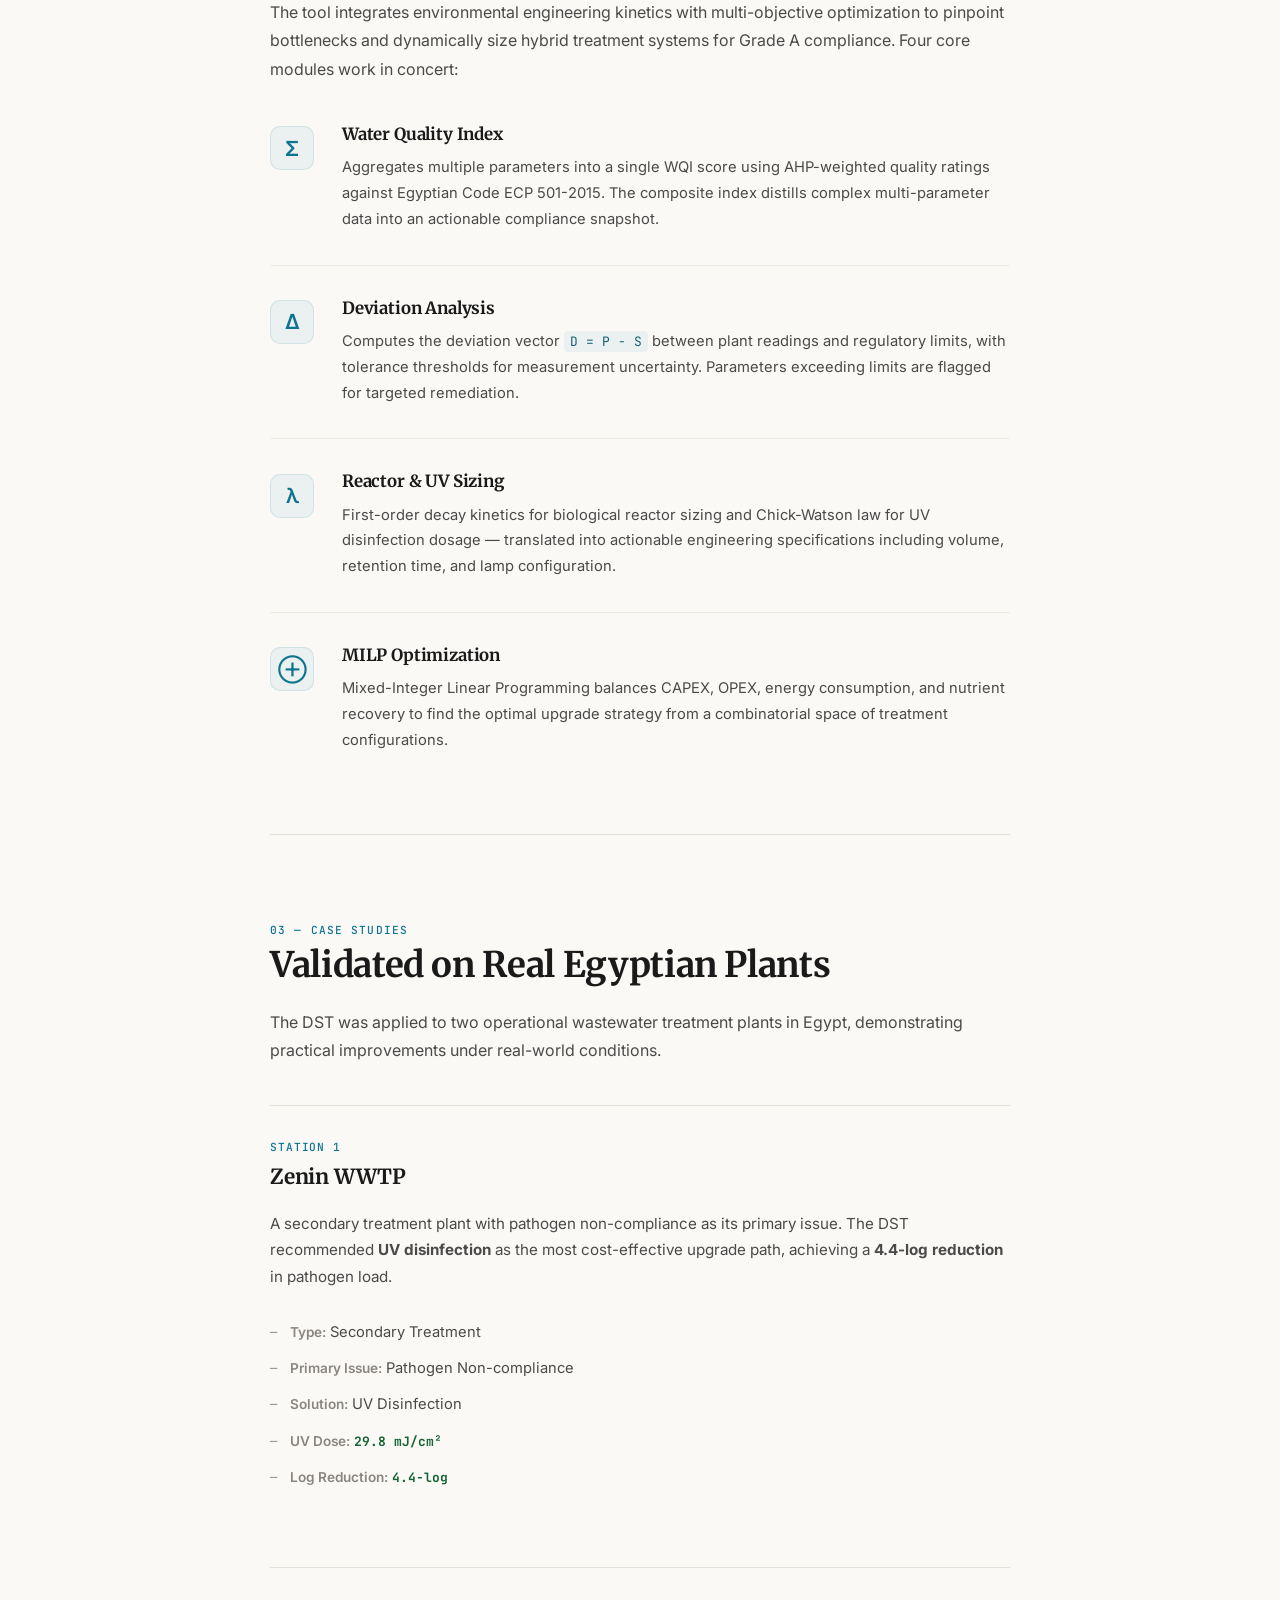
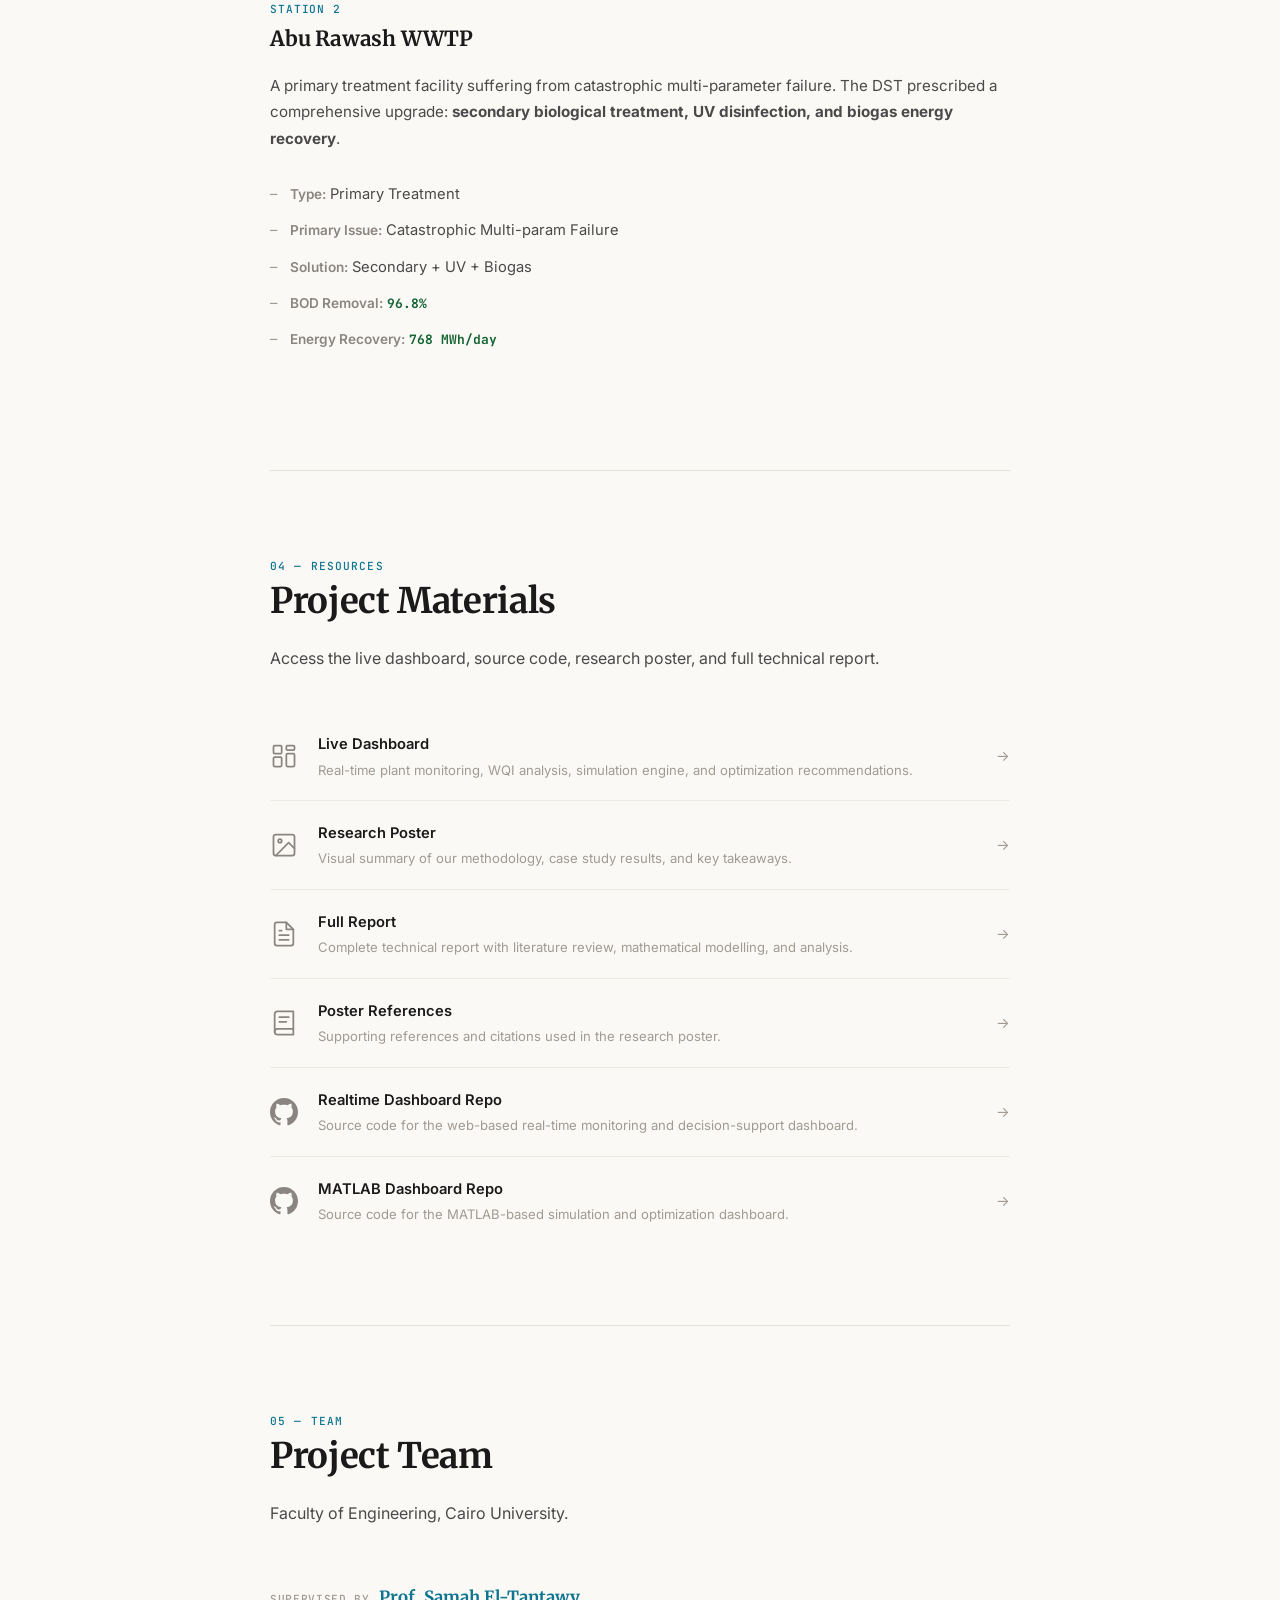
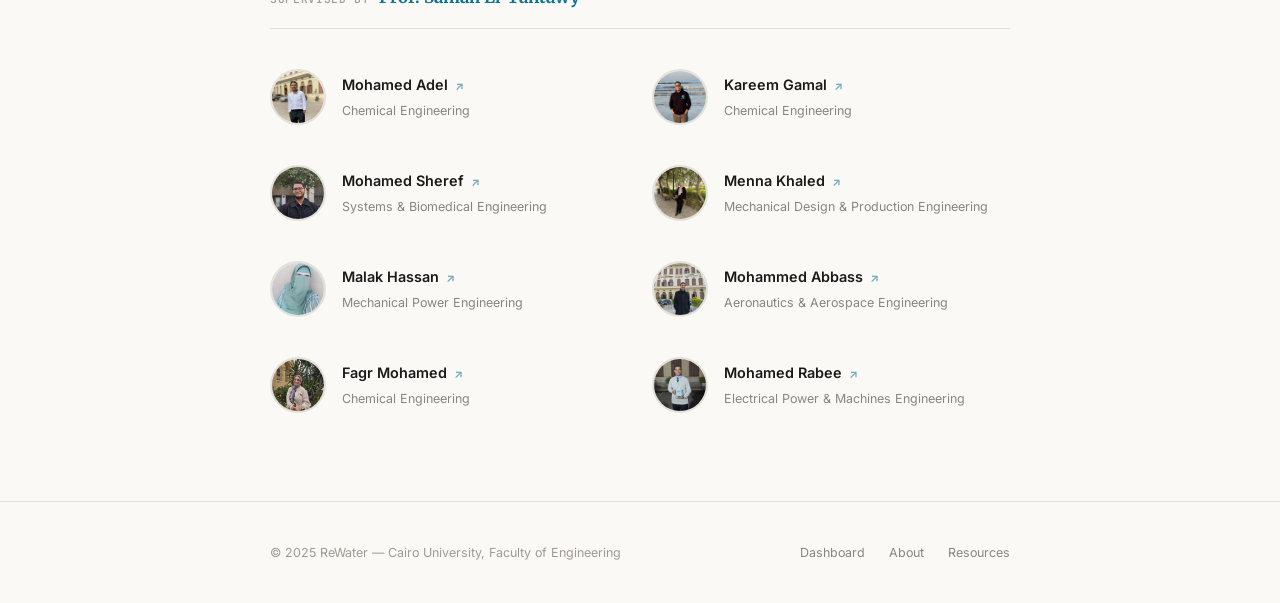
==== commit e05b785b: "added member image" ====
--- a/index.html
+++ b/index.html
@@ -434,9 +434,7 @@
                         </div>
                     </a>
                     <a href="https://www.linkedin.com/in/malak-hassan-ba59a1317/" target="_blank" rel="noopener" class="team-member reveal">
-                        <div class="team-photo team-photo--placeholder">
-                            <span>MH</span>
-                        </div>
+                        <img src="members/Malak Hassan.jpeg" alt="Malak Hassan" class="team-photo" loading="lazy">
                         <div class="team-info">
                             <strong class="team-name">Malak Hassan <span class="team-arrow">↗</span></strong>
                             <span class="team-dept">Mechanical Power Engineering</span>
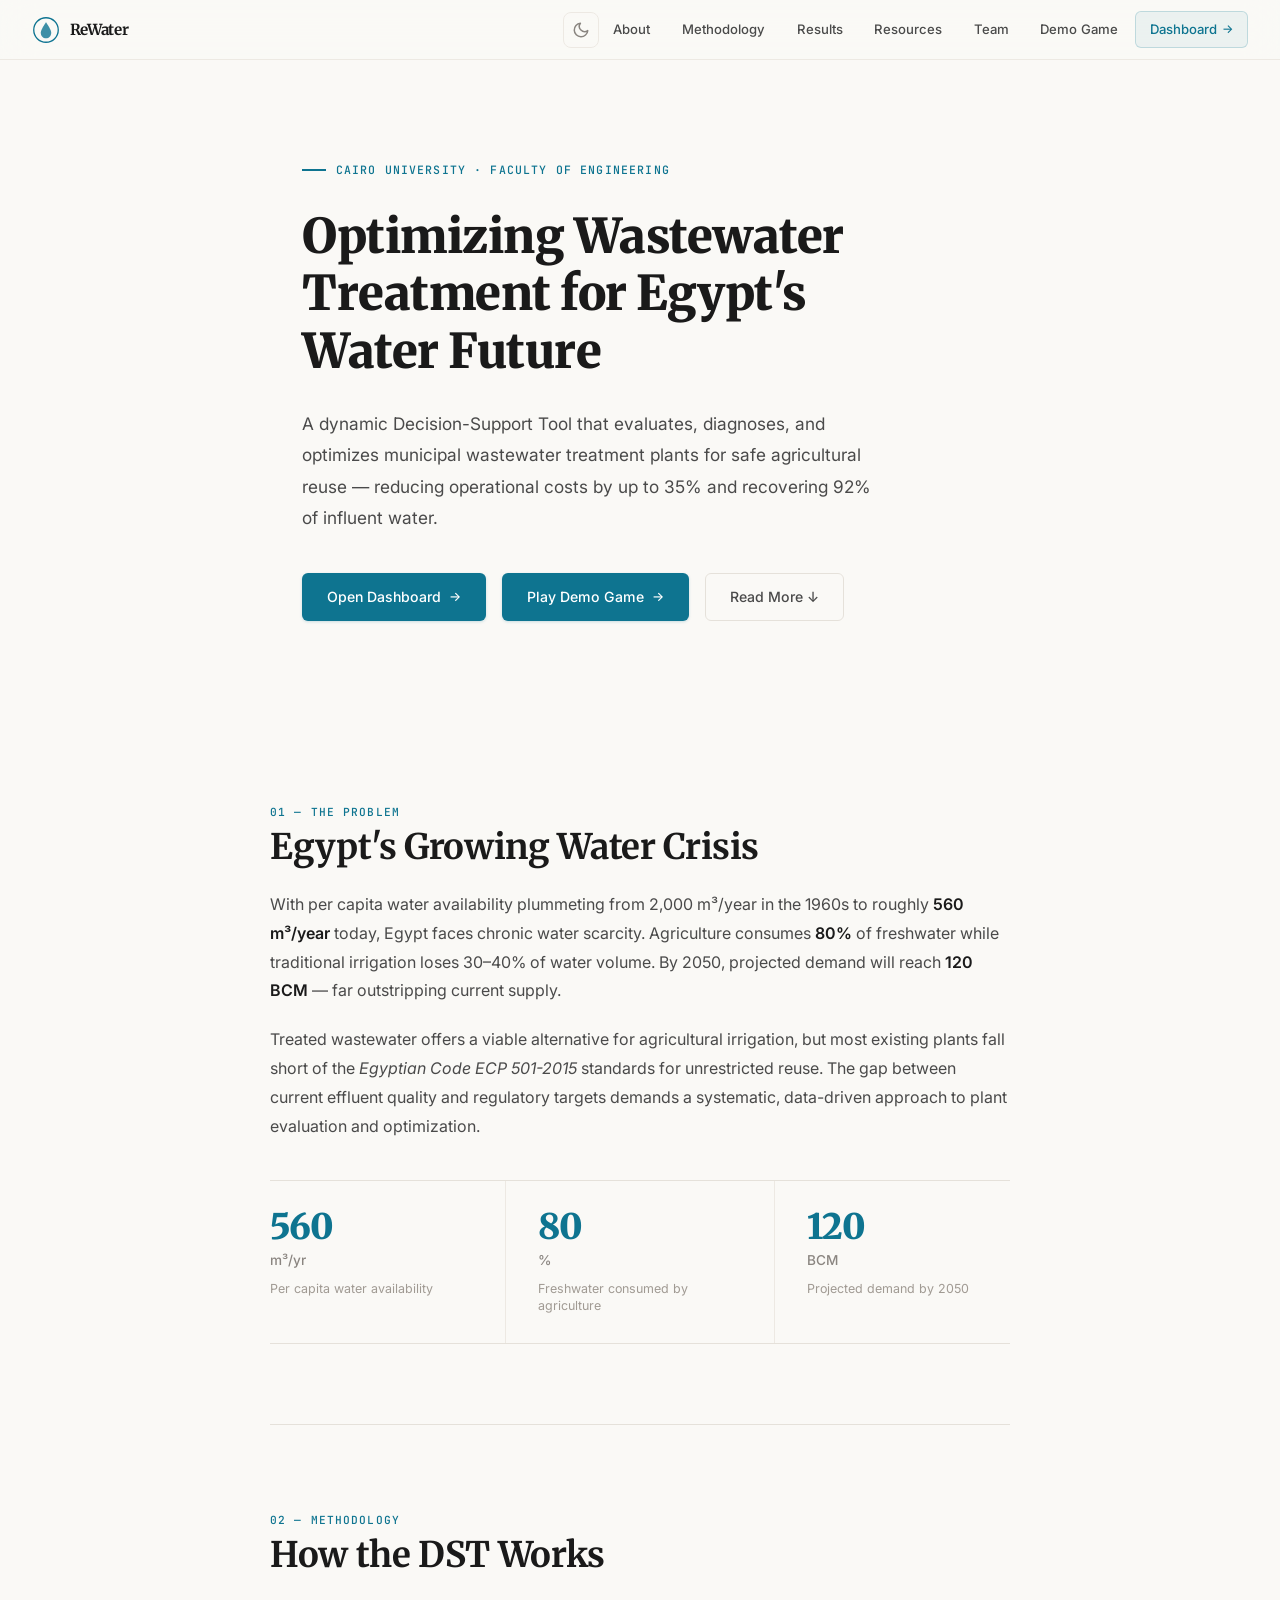
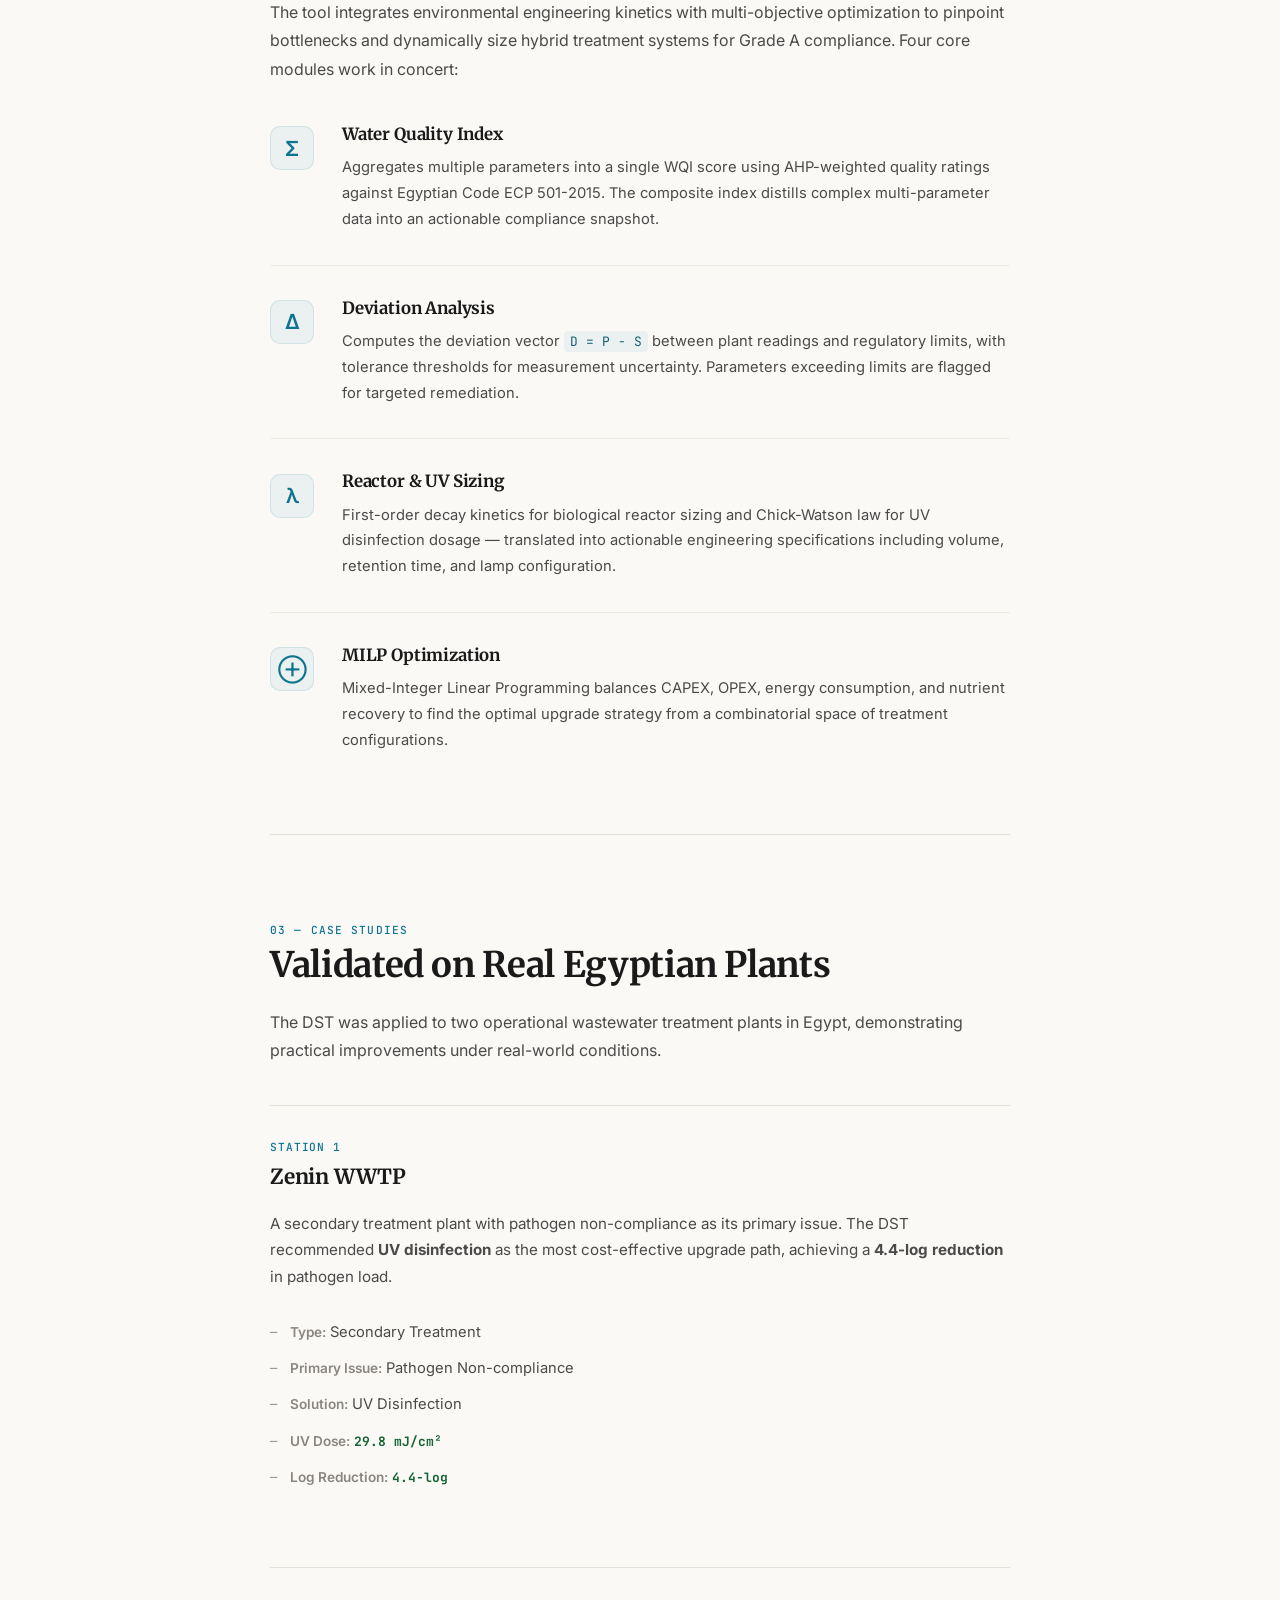
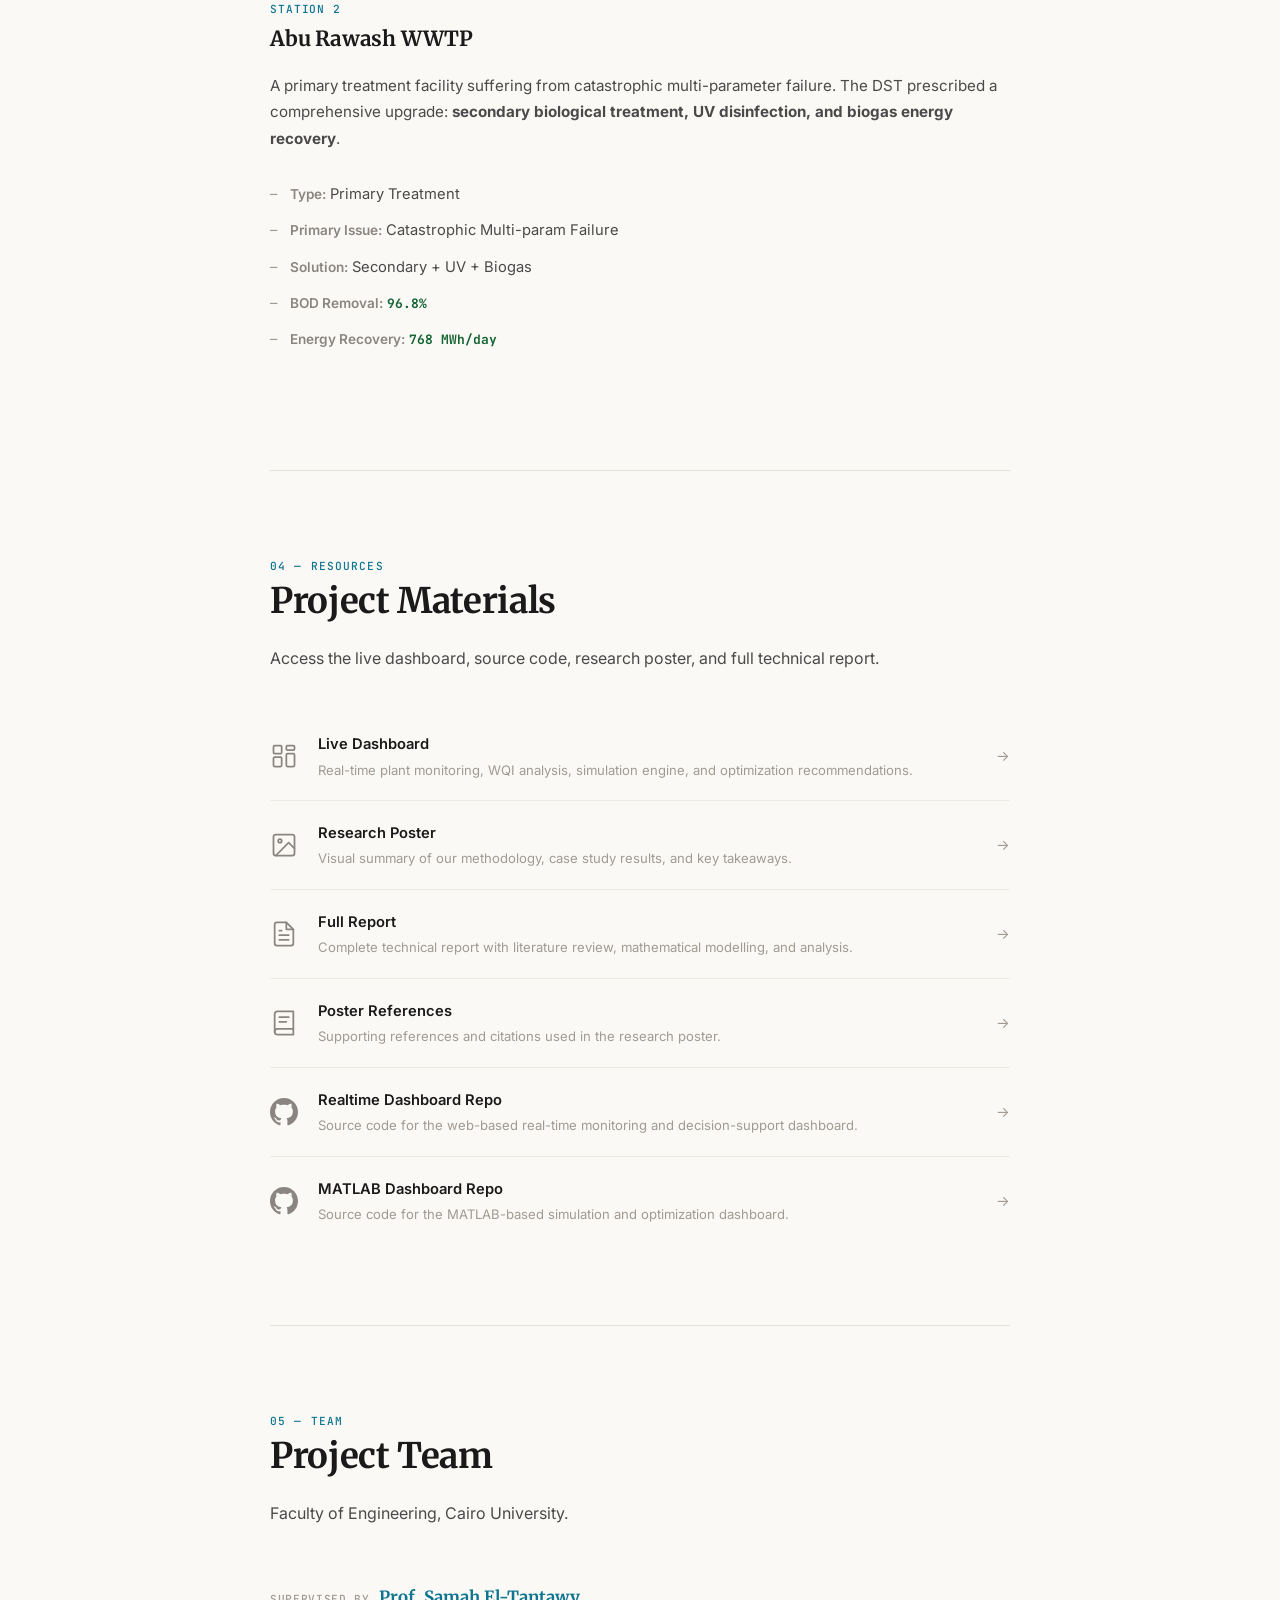
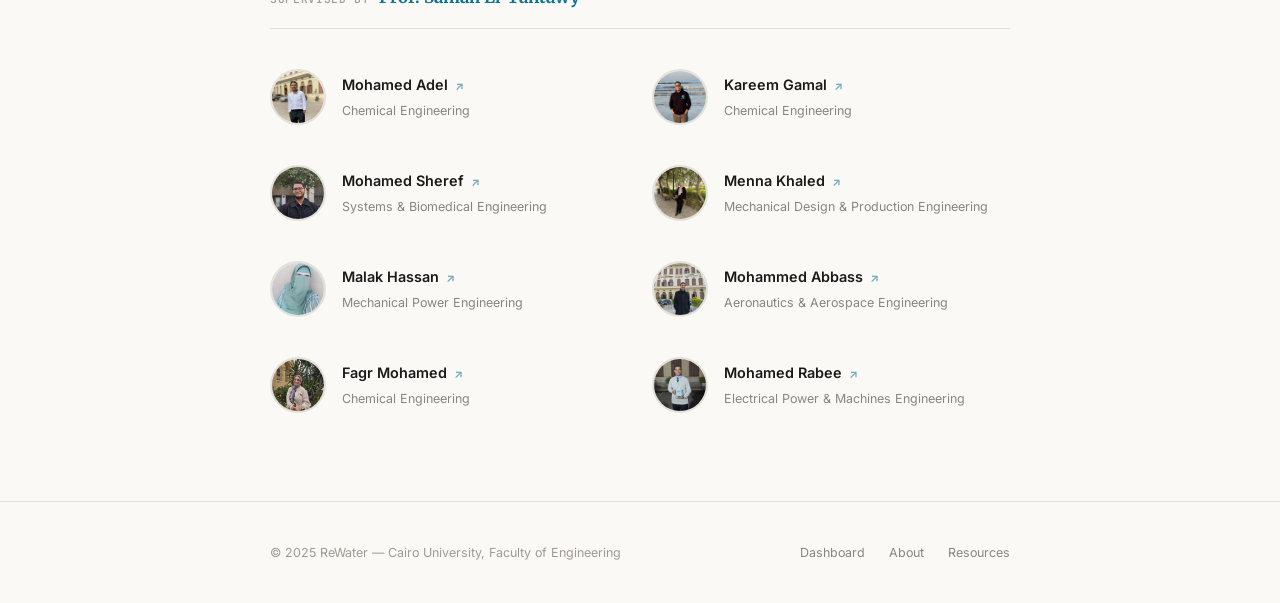
==== commit 05ff39f1: "added links to game" ====
--- a/index.html
+++ b/index.html
@@ -66,6 +66,7 @@
             <a href="#results" class="nav-link">Results</a>
             <a href="#resources" class="nav-link">Resources</a>
             <a href="#team" class="nav-link">Team</a>
+            <a href="game/index.html" class="nav-link">Demo Game</a>
             <a href="https://aqua-jokers.up.railway.app/" class="nav-link nav-link--primary" target="_blank"
                 rel="noopener">Dashboard <span class="arrow">→</span></a>
         </div>
@@ -85,6 +86,7 @@
         <div class="hero-actions anim-fade" data-delay="4">
             <a href="https://aqua-jokers.up.railway.app/" class="btn btn-primary" id="btn-dashboard" target="_blank"
                 rel="noopener">Open Dashboard <span class="arrow">→</span></a>
+            <a href="game/index.html" class="btn btn-primary">Play Demo Game <span class="arrow">→</span></a>
             <a href="#about" class="btn btn-ghost">Read More ↓</a>
         </div>
     </header>
